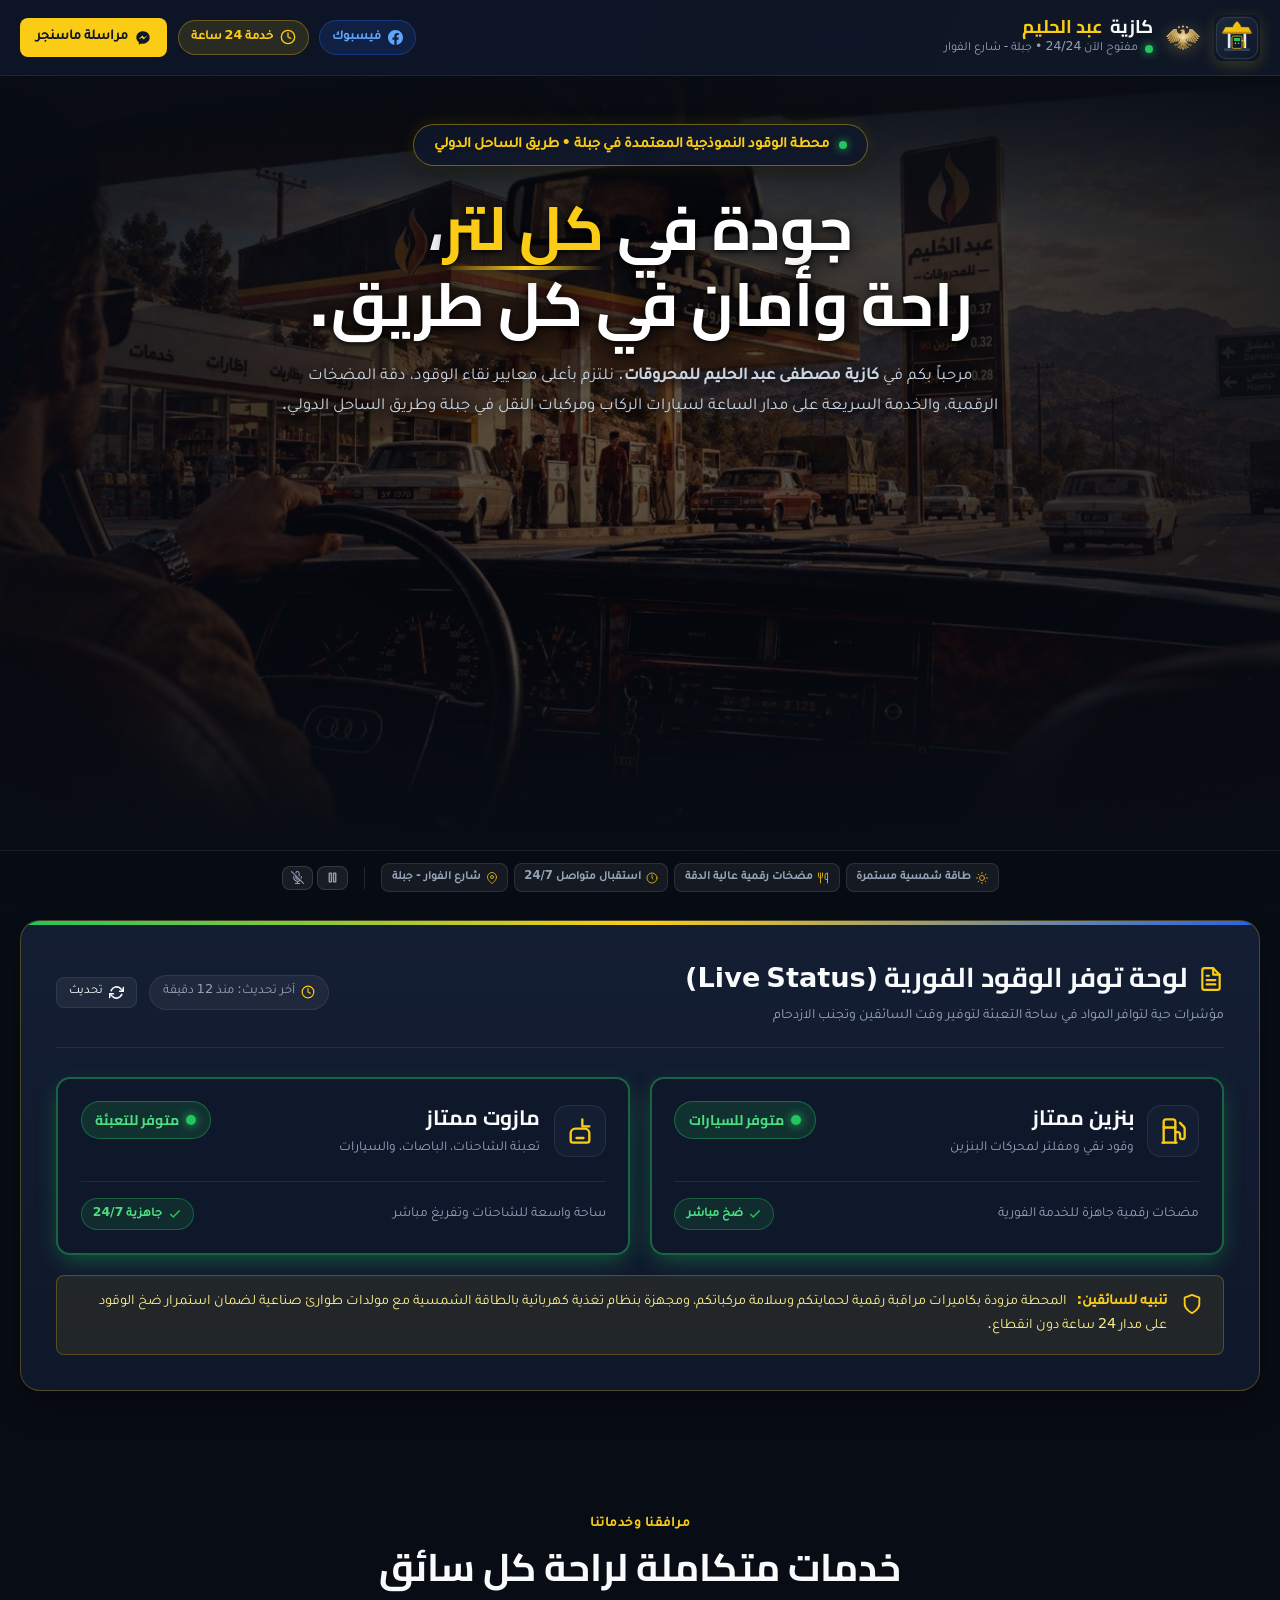
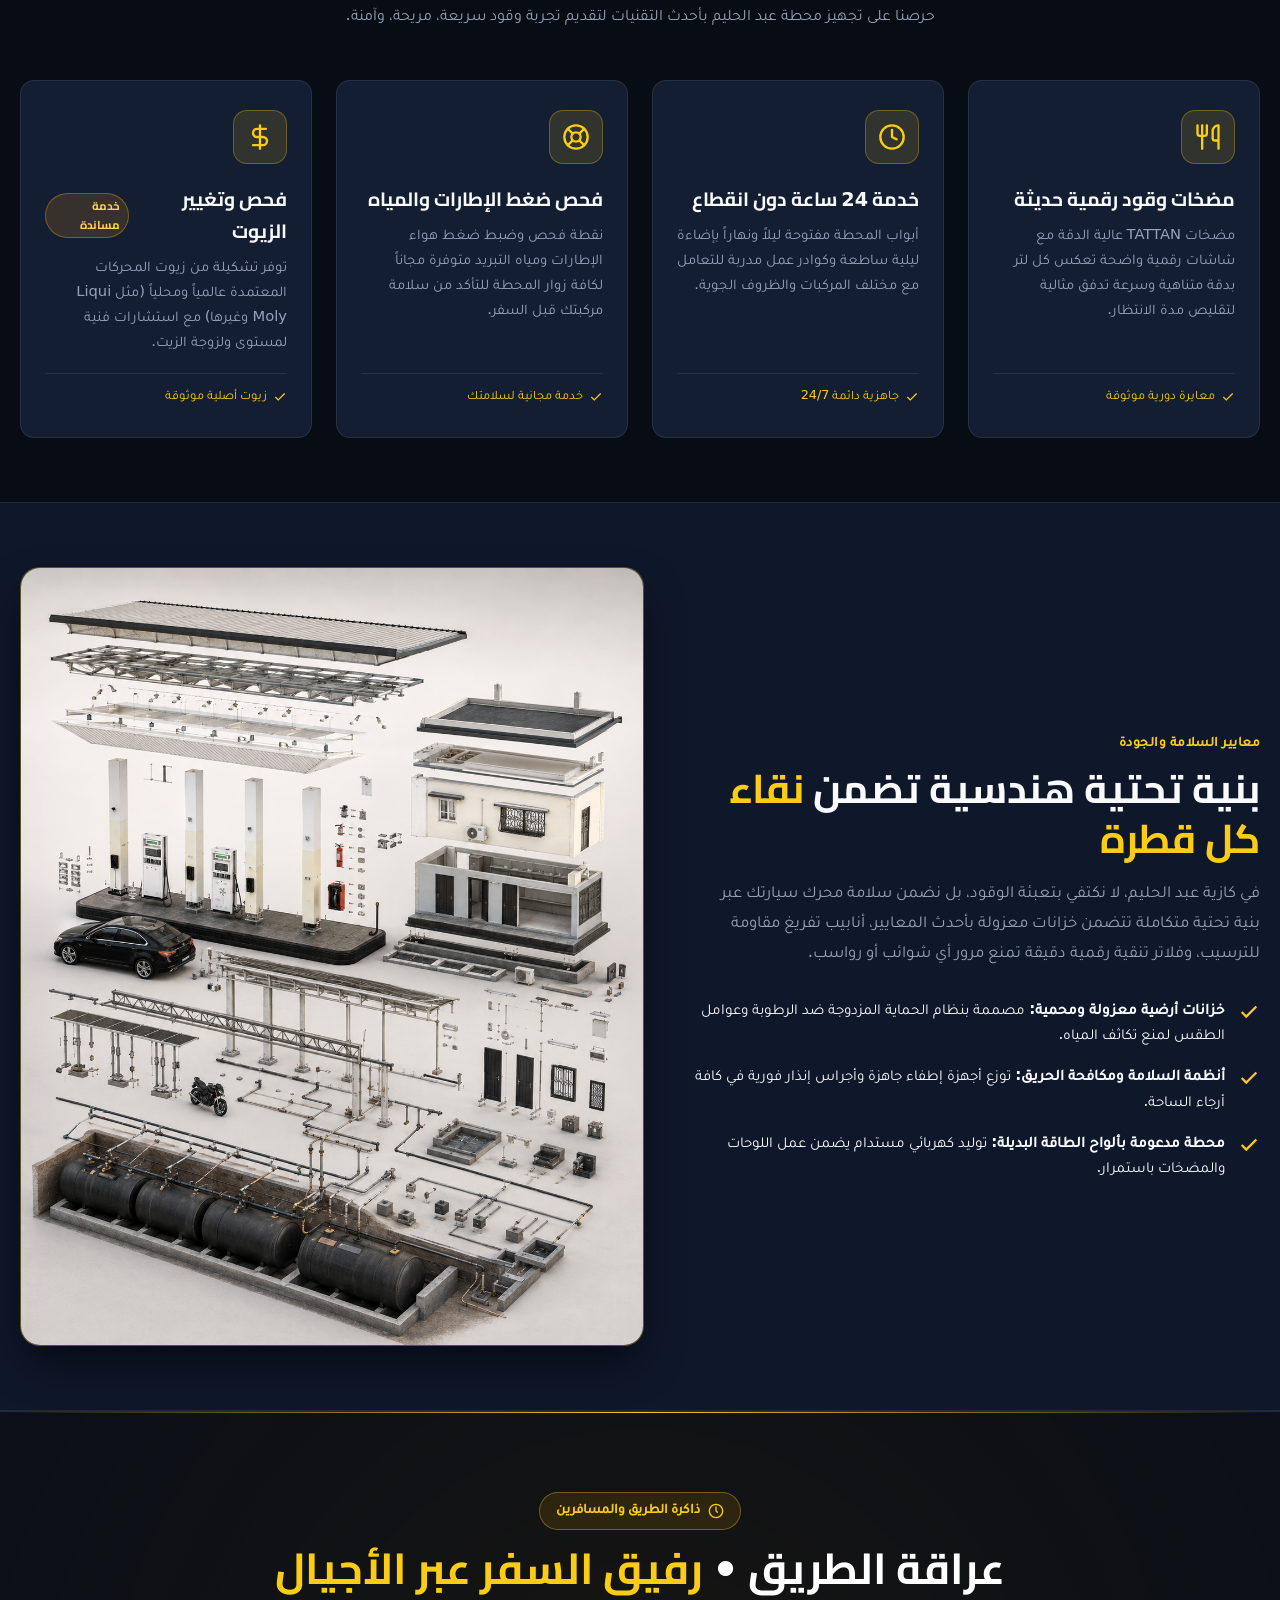
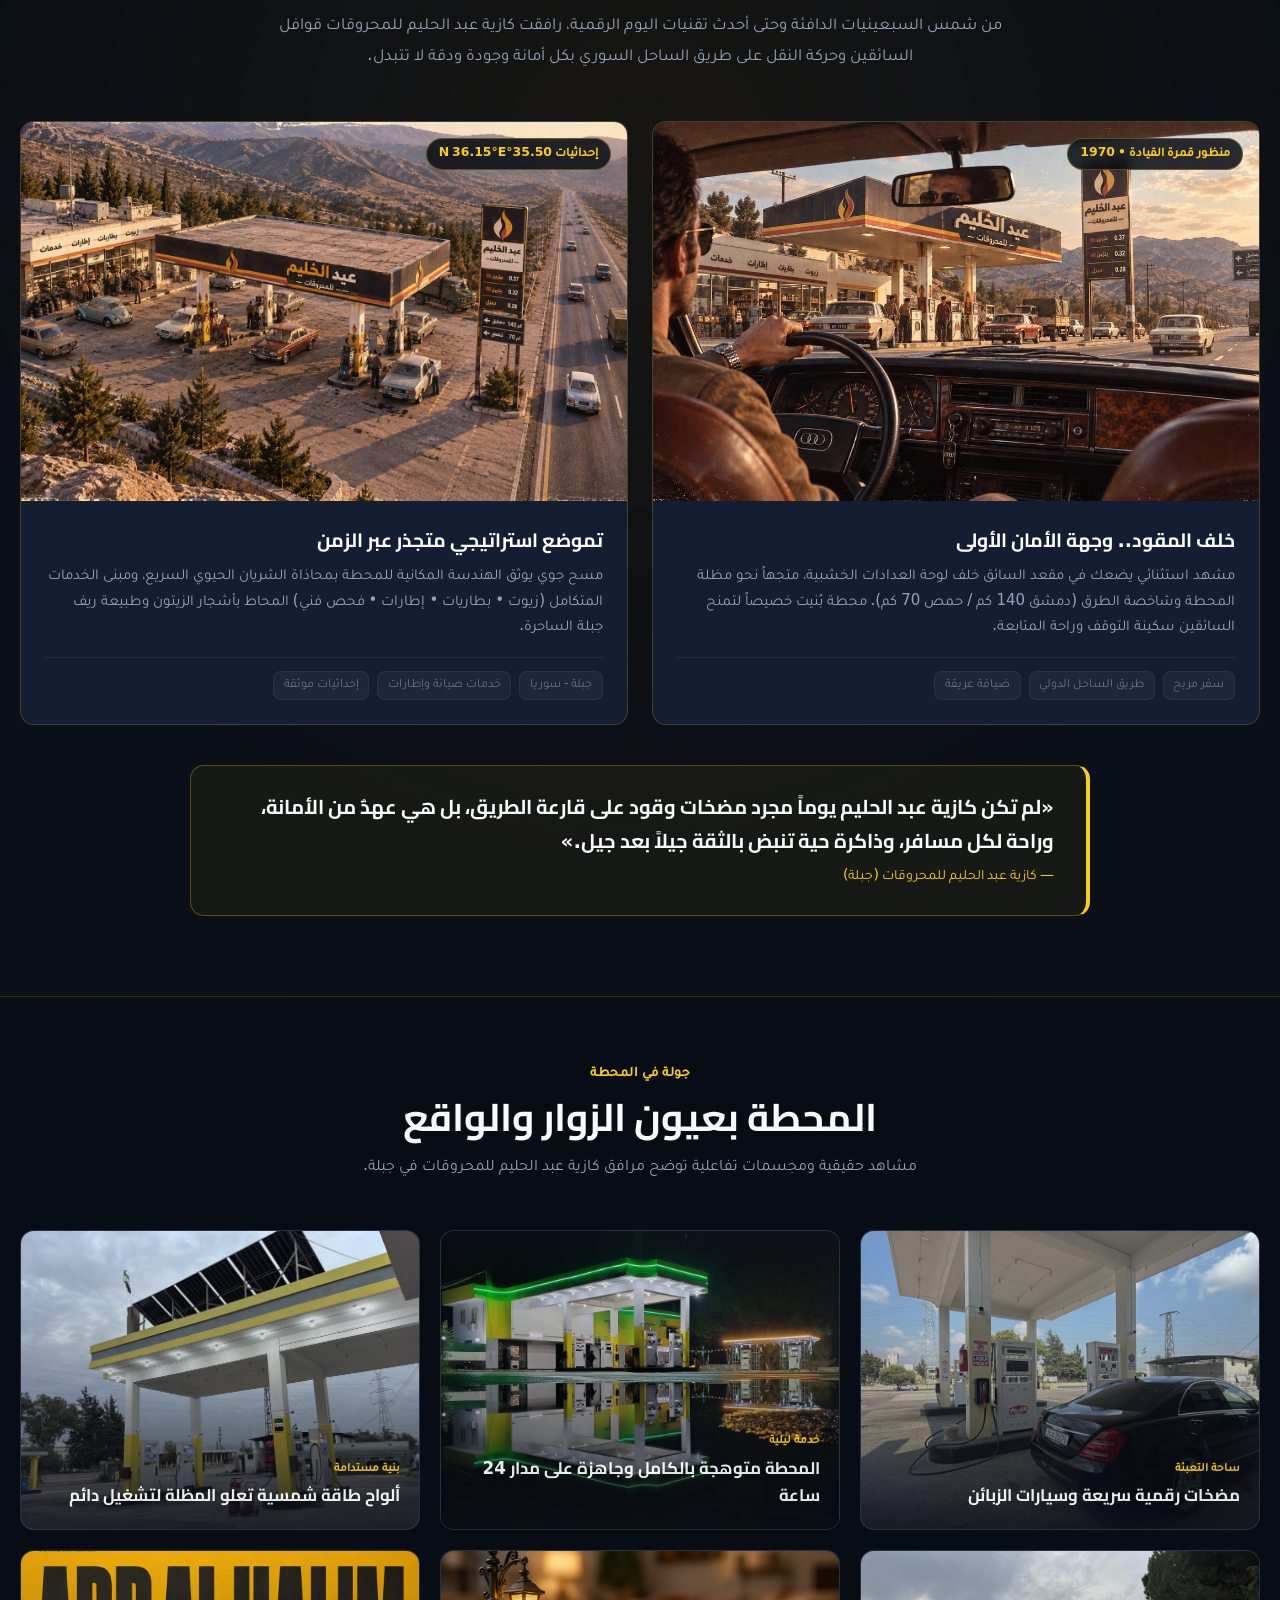
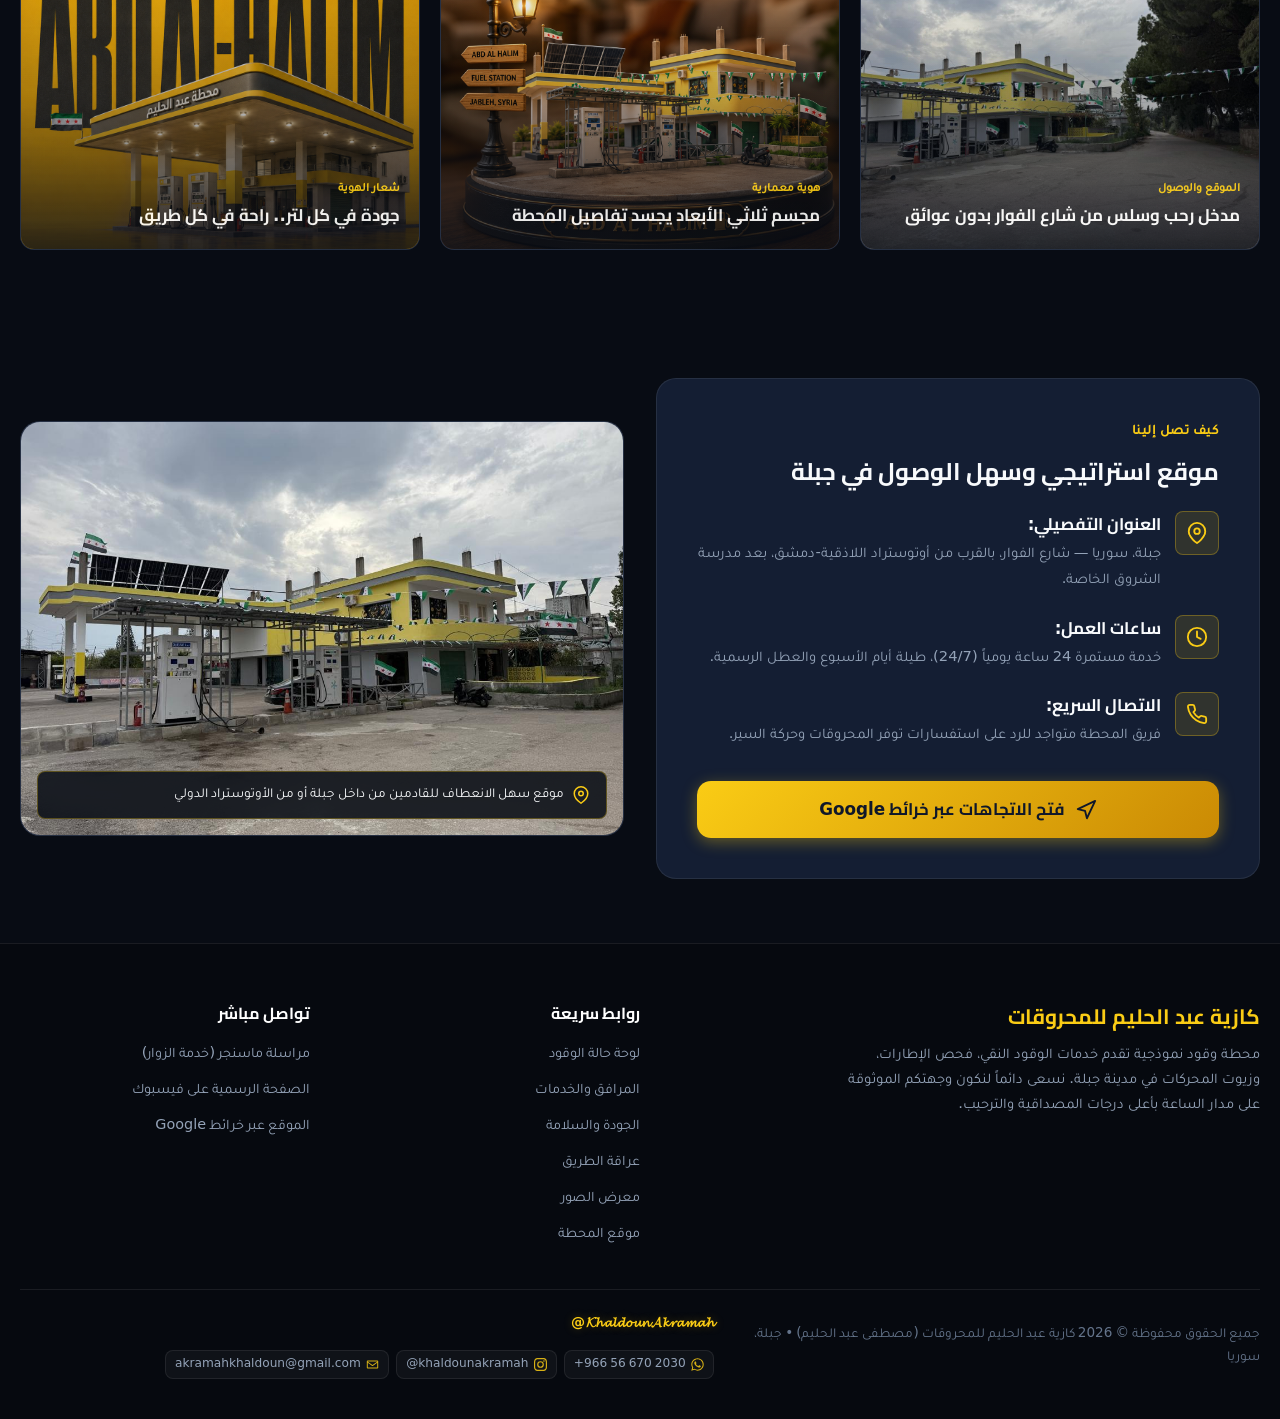
==== index.html @ ab7ac66c "تحسين واجهة الهيرو: نقل الكبسولات والأزرار إلى شريط أسفل الفيديو، حذف الشريط السينمائي، ورفع المحتوى" ====
<!DOCTYPE html>
<html lang="ar" dir="rtl">
<head>
    <meta charset="UTF-8">
    <meta name="viewport" content="width=device-width, initial-scale=1.0, maximum-scale=5.0">
    <title>كازية عبد الحليم للمحروقات | جبلة — وقود نقي وخدمة 24/7</title>
    <meta name="description" content="الموقع الرسمي لكازية عبد الحليم للمحروقات في جبلة (شارع الفوار). لوحة حالة توفر البنزين والمازوت الحية، خدمة 24 ساعة، فحص الإطارات والزيوت، وموقع المحطة المباشر على الخريطة.">
    <meta name="keywords" content="كازية عبد الحليم, كازية مصطفى عبد الحليم, محروقات جبلة, بنزين جبلة, مازوت, شارع الفوار, أوتوستراد اللاذقية دمشق, محطة وقود جبلة">
    <meta name="author" content="𝓚𝓱𝓪𝓵𝓭𝓸𝓾𝓷𝓐𝓴𝓻𝓪𝓶𝓪𝓱">
    <meta name="theme-color" content="#080C14">

    <!-- Open Graph / بطاقات المشاركة الاجتماعية -->
    <meta property="og:type" content="website">
    <meta property="og:url" content="https://kakramah.github.io/kaziet-abdulhalim/">
    <meta property="og:title" content="كازية عبد الحليم للمحروقات | جبلة — لوحة الوقود الحية">
    <meta property="og:description" content="تعرّف على توفر مادتي البنزين والمازوت مباشرة في كازية عبد الحليم بجبلة. خدمة متواصلة 24/24 بأعلى معايير الدقة والجودة.">
    <meta property="og:image" content="images/station-night-glow.png">
    <meta name="twitter:card" content="summary_large_image">

    <!-- أيقونة الموقع (Favicon) -->
    <link rel="icon" type="image/svg+xml" href="favicon.svg">

    <!-- ورقة الأنماط -->
    <link rel="stylesheet" href="style.css">
</head>
<body>

    <!-- ------------------------------------------------------------
         الترويسة العلوية (Header)
         ------------------------------------------------------------ -->
    <header class="site-header">
        <div class="container">
            <div class="brand-wrapper">
                <img src="favicon.svg" alt="شعار كازية عبد الحليم" class="brand-logo" width="46" height="46">
                <!-- الختم السيادي السوري المصغر والأنيق -->
                <img src="images/eagle-emblem-metal.svg" alt="شعار العقاب السوري الذهبي" class="brand-eagle-badge" width="34" height="26" title="الجمهورية العربية السورية">
                <div class="brand-text">
                    <h1>كازية <span>عبد الحليم</span></h1>
                    <div class="brand-tagline">
                        <span class="pulse-dot" aria-hidden="true"></span>
                        <span>مفتوح الآن 24/24 • جبلة - شارع الفوار</span>
                    </div>
                </div>
            </div>

            <div class="header-actions">
                <a href="https://www.facebook.com/profile.php?id=61592919249194" target="_blank" rel="noopener noreferrer" class="badge-247" style="background: rgba(37, 99, 235, 0.15); border-color: rgba(37, 99, 235, 0.35); color: #60A5FA; text-decoration: none;" title="صفحة الفيسبوك الرسمية لكازية عبد الحليم">
                    <svg width="15" height="15" viewBox="0 0 24 24" fill="currentColor"><path d="M24 12.073c0-6.627-5.373-12-12-12s-12 5.373-12 12c0 5.99 4.388 10.954 10.125 11.854v-8.385H7.078v-3.47h3.047V9.43c0-3.007 1.792-4.669 4.533-4.669 1.312 0 2.686.235 2.686.235v2.953H15.83c-1.491 0-1.956.925-1.956 1.874v2.25h3.328l-.532 3.47h-2.796v8.385C19.612 23.027 24 18.062 24 12.073z"/></svg>
                    <span>فيسبوك</span>
                </a>
                <div class="badge-247">
                    <svg width="16" height="16" viewBox="0 0 24 24" fill="none" stroke="currentColor" stroke-width="2" stroke-linecap="round" stroke-linejoin="round" aria-hidden="true"><circle cx="12" cy="12" r="10"></circle><polyline points="12 6 12 12 16 14"></polyline></svg>
                    <span>خدمة 24 ساعة</span>
                </div>
                <a href="https://m.me/61592919249194" target="_blank" rel="noopener noreferrer" class="btn-header-call" aria-label="مراسلة المحطة عبر فيسبوك ماسنجر">
                    <svg width="16" height="16" viewBox="0 0 24 24" fill="currentColor" aria-hidden="true"><path d="M12 2C6.48 2 2 6.13 2 11.23c0 2.9 1.45 5.5 3.73 7.18V22l3.41-1.87c.92.25 1.89.39 2.86.39 5.52 0 10-4.13 10-9.23C22 6.13 17.52 2 12 2zm1.05 12.38l-2.61-2.79-5.1 2.79 5.6-5.95 2.67 2.79 5.04-2.79-5.6 5.95z"/></svg>
                    <span>مراسلة ماسنجر</span>
                </a>
            </div>
        </div>
    </header>

    <main id="main-content">
        <!-- ------------------------------------------------------------
             قسم البطل الترحيبي (Hero Section)
             ------------------------------------------------------------ -->
        <!-- ------------------------------------------------------------
             قسم البطل السينمائي المهيب (Cinematic Hero Stage)
             ------------------------------------------------------------ -->
        <section class="hero-cinematic-section">
            <!-- مشغل الفيديو السينمائي الخلفي بكامل الواجهة -->
            <div class="hero-video-backdrop">
                <video id="hero-main-video" playsinline loop muted autoplay preload="metadata" poster="images/driver-cockpit-vintage.jpg">
                    <source src="videos/highway-journey-drone.mp4" type="video/mp4">
                </video>
                <div class="hero-video-overlay-gradient"></div>
            </div>

            <div class="container hero-cinematic-container">
                <!-- شارة المحطة النموذجية المعتمدة -->
                <div class="hero-pill">
                    <span class="pulse-dot"></span>
                    <span>محطة الوقود النموذجية المعتمدة في جبلة • طريق الساحل الدولي</span>
                </div>

                <!-- العنوان الرئيسي المهيب -->
                <h2 class="hero-title">
                    جودة في <span>كل لتر</span>،<br>
                    راحة وأمان في كل طريق.
                </h2>

                <!-- الوصف التعريفي الراقي -->
                <p class="hero-description">
                    مرحباً بكم في <strong>كازية مصطفى عبد الحليم للمحروقات</strong>. نلتزم بأعلى معايير نقاء الوقود، دقة المضخات الرقمية، والخدمة السريعة على مدار الساعة لسيارات الركاب ومركبات النقل في جبلة وطريق الساحل الدولي.
                </p>

            </div>
        </section>

        <!-- شريط الكبسولات والأزرار الموحّد أسفل الهيرو -->
        <div class="hero-bottom-bar">
            <!-- كبسولات الميزات -->
            <div class="hero-features-chips">
                <div class="hero-chip">
                    <svg viewBox="0 0 24 24" fill="none" stroke="currentColor" stroke-width="2" stroke-linecap="round" stroke-linejoin="round"><circle cx="12" cy="12" r="5"></circle><line x1="12" y1="1" x2="12" y2="3"></line><line x1="12" y1="21" x2="12" y2="23"></line><line x1="4.22" y1="4.22" x2="5.64" y2="5.64"></line><line x1="18.36" y1="18.36" x2="19.78" y2="19.78"></line><line x1="1" y1="12" x2="3" y2="12"></line><line x1="21" y1="12" x2="23" y2="12"></line><line x1="4.22" y1="19.78" x2="5.64" y2="18.36"></line><line x1="18.36" y1="5.64" x2="19.78" y2="4.22"></line></svg>
                    <span>طاقة شمسية مستمرة</span>
                </div>
                <div class="hero-chip">
                    <svg viewBox="0 0 24 24" fill="none" stroke="currentColor" stroke-width="2" stroke-linecap="round" stroke-linejoin="round"><path d="M3 2v7c0 1.1.9 2 2 2h4a2 2 0 0 0 2-2V2"></path><path d="M7 2v20"></path><path d="M21 15V2v0a5 5 0 0 0-5 5v6c0 1.1.9 2 2 2h3Zm0 0v7"></path></svg>
                    <span>مضخات رقمية عالية الدقة</span>
                </div>
                <div class="hero-chip">
                    <svg viewBox="0 0 24 24" fill="none" stroke="currentColor" stroke-width="2" stroke-linecap="round" stroke-linejoin="round"><circle cx="12" cy="12" r="10"></circle><polyline points="12 6 12 12 14 14"></polyline></svg>
                    <span>استقبال متواصل 24/7</span>
                </div>
                <div class="hero-chip">
                    <svg viewBox="0 0 24 24" fill="none" stroke="currentColor" stroke-width="2" stroke-linecap="round" stroke-linejoin="round"><path d="M21 10c0 7-9 13-9 13s-9-6-9-13a9 9 0 0 1 18 0z"></path><circle cx="12" cy="10" r="3"></circle></svg>
                    <span>شارع الفوار - جبلة</span>
                </div>
            </div>

            <!-- فاصل -->
            <div class="hero-bar-divider"></div>

            <!-- أزرار التحكم بالفيديو -->
            <div class="hero-video-controls-mini">
                <button id="btn-hero-video-toggle" class="video-hud-btn" aria-label="تشغيل / إيقاف" title="تشغيل / إيقاف الفيديو">
                    <svg id="hero-icon-pause" viewBox="0 0 24 24" fill="none" stroke="currentColor" stroke-width="2.5" stroke-linecap="round" stroke-linejoin="round"><rect x="6" y="4" width="4" height="16"></rect><rect x="14" y="4" width="4" height="16"></rect></svg>
                    <svg id="hero-icon-play" viewBox="0 0 24 24" fill="none" stroke="currentColor" stroke-width="2.5" stroke-linecap="round" stroke-linejoin="round" style="display: none;"><polygon points="5 3 19 12 5 21 5 3"></polygon></svg>
                </button>
                <button id="btn-hero-video-mute" class="video-hud-btn" aria-label="كتم الصوت" title="كتم / تشغيل الصوت">
                    <svg id="hero-icon-sound-off" viewBox="0 0 24 24" fill="none" stroke="currentColor" stroke-width="2" stroke-linecap="round" stroke-linejoin="round"><line x1="1" y1="1" x2="23" y2="23"></line><path d="M9 9v3a3 3 0 0 0 5.12 2.12M15 9.34V4a3 3 0 0 0-5.94-.6"></path><path d="M17 16.95A7 7 0 0 1 5 12v-2m14 0v2a7 7 0 0 1-.11 1.23"></path><line x1="12" y1="19" x2="12" y2="23"></line><line x1="8" y1="23" x2="16" y2="23"></line></svg>
                    <svg id="hero-icon-sound-on" viewBox="0 0 24 24" fill="none" stroke="currentColor" stroke-width="2" stroke-linecap="round" stroke-linejoin="round" style="display: none;"><polygon points="11 5 6 9 2 9 2 15 6 15 11 19 11 5"></polygon><path d="M19.07 4.93a10 10 0 0 1 0 14.14M15.54 8.46a5 5 0 0 1 0 7.07"></path></svg>
                </button>
            </div>
        </div>

        <!-- ------------------------------------------------------------
             لوحة حالة الوقود الحية (Live Fuel Dashboard)
             ------------------------------------------------------------ -->
        <section class="fuel-dashboard-section" id="fuel-status">
            <div class="container">
                <div class="fuel-dashboard-card">
                    <div class="dashboard-header">
                        <div class="dashboard-title-group">
                            <h2>
                                <svg viewBox="0 0 24 24" fill="none" stroke="currentColor" stroke-width="2" stroke-linecap="round" stroke-linejoin="round"><path d="M14 2H6a2 2 0 0 0-2 2v16a2 2 0 0 0 2 2h12a2 2 0 0 0 2-2V8z"></path><polyline points="14 2 14 8 20 8"></polyline><line x1="16" y1="13" x2="8" y2="13"></line><line x1="16" y1="17" x2="8" y2="17"></line><polyline points="10 9 9 9 8 9"></polyline></svg>
                                <span>لوحة توفر الوقود الفورية (Live Status)</span>
                            </h2>
                            <p>مؤشرات حية لتوافر المواد في ساحة التعبئة لتوفير وقت السائقين وتجنب الازدحام</p>
                        </div>
                        <div class="dashboard-meta">
                            <div class="timestamp-badge">
                                <svg viewBox="0 0 24 24" fill="none" stroke="currentColor" stroke-width="2" stroke-linecap="round" stroke-linejoin="round"><circle cx="12" cy="12" r="10"></circle><polyline points="12 6 12 12 16 14"></polyline></svg>
                                <span id="status-timestamp">آخر تحديث: منذ 10 دقائق</span>
                            </div>
                            <button id="btn-refresh-status" class="btn-refresh" title="تحديث حالة الوقود" aria-label="تحديث الحالة">
                                <svg width="15" height="15" viewBox="0 0 24 24" fill="none" stroke="currentColor" stroke-width="2.5" stroke-linecap="round" stroke-linejoin="round"><polyline points="23 4 23 10 17 10"></polyline><polyline points="1 20 1 14 7 14"></polyline><path d="M3.51 9a9 9 0 0 1 14.85-3.36L23 10M1 14l4.64 4.36A9 9 0 0 0 20.49 15"></path></svg>
                                <span>تحديث</span>
                            </button>
                        </div>
                    </div>

                    <!-- شبكة بطاقات الوقود الرسمية المعتمدة -->
                    <div class="fuel-widgets-grid">
                        <!-- بطاقة البنزين -->
                        <div id="gasoline-widget" class="fuel-widget is-available">
                            <div class="fuel-widget-top">
                                <div class="fuel-info">
                                    <div class="fuel-icon-wrap" aria-hidden="true">
                                        <svg viewBox="0 0 24 24" fill="none" stroke="currentColor" stroke-width="2" stroke-linecap="round" stroke-linejoin="round"><path d="M3 22h12"></path><path d="M4 9h10"></path><path d="M14 22V4a2 2 0 0 0-2-2H6a2 2 0 0 0-2 2v18"></path><path d="M14 13h2a2 2 0 0 1 2 2v2a2 2 0 0 0 2 2h0a2 2 0 0 0 2-2V9.83a2 2 0 0 0-.59-1.42L18 5"></path></svg>
                                    </div>
                                    <div class="fuel-name-group">
                                        <h3>بنزين ممتاز</h3>
                                        <span class="fuel-subtext">وقود نقي ومفلتر لمحركات البنزين</span>
                                    </div>
                                </div>
                                <div class="fuel-status-badge">
                                    <span class="fuel-status-dot"></span>
                                    <span>متوفر للسيارات</span>
                                </div>
                            </div>

                            <div class="fuel-widget-bottom">
                                <span class="fuel-condition">مضخات رقمية جاهزة للخدمة الفورية</span>
                                <div class="fuel-live-pill">
                                    <svg width="14" height="14" viewBox="0 0 24 24" fill="none" stroke="currentColor" stroke-width="2.5"><polyline points="20 6 9 17 4 12"></polyline></svg>
                                    <span>ضخ مباشر</span>
                                </div>
                            </div>
                        </div>

                        <!-- بطاقة المازوت -->
                        <div id="diesel-widget" class="fuel-widget is-available">
                            <div class="fuel-widget-top">
                                <div class="fuel-info">
                                    <div class="fuel-icon-wrap" aria-hidden="true">
                                        <svg viewBox="0 0 24 24" fill="none" stroke="currentColor" stroke-width="2" stroke-linecap="round" stroke-linejoin="round"><path d="M14 2v6h6"></path><path d="M4 14a4 4 0 0 1 4-4h8a4 4 0 0 1 4 4v6a2 2 0 0 1-2 2H6a2 2 0 0 1-2-2v-6z"></path><path d="M9 18h6"></path></svg>
                                    </div>
                                    <div class="fuel-name-group">
                                        <h3>مازوت ممتاز</h3>
                                        <span class="fuel-subtext">تعبئة الشاحنات، الباصات، والسيارات</span>
                                    </div>
                                </div>
                                <div class="fuel-status-badge">
                                    <span class="fuel-status-dot"></span>
                                    <span>متوفر للتعبئة</span>
                                </div>
                            </div>

                            <div class="fuel-widget-bottom">
                                <span class="fuel-condition">ساحة واسعة للشاحنات وتفريغ مباشر</span>
                                <div class="fuel-live-pill">
                                    <svg width="14" height="14" viewBox="0 0 24 24" fill="none" stroke="currentColor" stroke-width="2.5"><polyline points="20 6 9 17 4 12"></polyline></svg>
                                    <span>جاهزية 24/7</span>
                                </div>
                            </div>
                        </div>
                    </div>

                    <!-- إشعار تشغيلي وأمان للمحطة -->
                    <div class="dashboard-notice">
                        <svg viewBox="0 0 24 24" fill="none" stroke="currentColor" stroke-width="2" stroke-linecap="round" stroke-linejoin="round" aria-hidden="true"><path d="M12 22s8-4 8-10V5l-8-3-8 3v7c0 6 8 10 8 10z"></path></svg>
                        <div class="dashboard-notice-text">
                            <strong>تنبيه للسائقين:</strong>
                            <span>المحطة مزودة بكاميرات مراقبة رقمية لحمايتكم وسلامة مركباتكم، ومجهزة بنظام تغذية كهربائية بالطاقة الشمسية مع مولدات طوارئ صناعية لضمان استمرار ضخ الوقود على مدار 24 ساعة دون انقطاع.</span>
                        </div>
                    </div>
                </div>
            </div>
        </section>

        <!-- ------------------------------------------------------------
             شبكة الخدمات والمرافق (Facility & Services)
             ------------------------------------------------------------ -->
        <section class="section" id="services">
            <div class="container">
                <div class="section-header">
                    <span class="section-tag">مرافقنا وخدماتنا</span>
                    <h2 class="section-title">خدمات متكاملة لراحة كل سائق</h2>
                    <p class="section-description">
                        حرصنا على تجهيز محطة عبد الحليم بأحدث التقنيات لتقديم تجربة وقود سريعة، مريحة، وآمنة.
                    </p>
                </div>

                <div class="services-grid">
                    <!-- خدمة 1 -->
                    <div class="service-card">
                        <div class="service-card-icon">
                            <svg viewBox="0 0 24 24" fill="none" stroke="currentColor" stroke-width="2" stroke-linecap="round" stroke-linejoin="round"><path d="M3 2v7c0 1.1.9 2 2 2h4a2 2 0 0 0 2-2V2"></path><path d="M7 2v20"></path><path d="M21 15V2v0a5 5 0 0 0-5 5v6c0 1.1.9 2 2 2h3Zm0 0v7"></path></svg>
                        </div>
                        <h3>مضخات وقود رقمية حديثة</h3>
                        <p>
                            مضخات TATTAN عالية الدقة مع شاشات رقمية واضحة تعكس كل لتر بدقة متناهية وسرعة تدفق مثالية لتقليص مدة الانتظار.
                        </p>
                        <div class="service-footer-note">
                            <svg width="14" height="14" viewBox="0 0 24 24" fill="none" stroke="currentColor" stroke-width="2"><polyline points="20 6 9 17 4 12"></polyline></svg>
                            <span>معايرة دورية موثوقة</span>
                        </div>
                    </div>

                    <!-- خدمة 2 -->
                    <div class="service-card">
                        <div class="service-card-icon">
                            <svg viewBox="0 0 24 24" fill="none" stroke="currentColor" stroke-width="2" stroke-linecap="round" stroke-linejoin="round"><circle cx="12" cy="12" r="10"></circle><polyline points="12 6 12 12 16 14"></polyline></svg>
                        </div>
                        <h3>خدمة 24 ساعة دون انقطاع</h3>
                        <p>
                            أبواب المحطة مفتوحة ليلاً ونهاراً بإضاءة ليلية ساطعة وكوادر عمل مدربة للتعامل مع مختلف المركبات والظروف الجوية.
                        </p>
                        <div class="service-footer-note">
                            <svg width="14" height="14" viewBox="0 0 24 24" fill="none" stroke="currentColor" stroke-width="2"><polyline points="20 6 9 17 4 12"></polyline></svg>
                            <span>جاهزية دائمة 24/7</span>
                        </div>
                    </div>

                    <!-- خدمة 3 -->
                    <div class="service-card">
                        <div class="service-card-icon">
                            <svg viewBox="0 0 24 24" fill="none" stroke="currentColor" stroke-width="2" stroke-linecap="round" stroke-linejoin="round"><circle cx="12" cy="12" r="10"></circle><path d="m4.93 4.93 4.24 4.24"></path><path d="m14.83 9.17 4.24-4.24"></path><path d="m14.83 14.83 4.24 4.24"></path><path d="m9.17 14.83-4.24 4.24"></path><circle cx="12" cy="12" r="4"></circle></svg>
                        </div>
                        <h3>فحص ضغط الإطارات والمياه</h3>
                        <p>
                            نقطة فحص وضبط ضغط هواء الإطارات ومياه التبريد متوفرة مجاناً لكافة زوار المحطة للتأكد من سلامة مركبتك قبل السفر.
                        </p>
                        <div class="service-footer-note">
                            <svg width="14" height="14" viewBox="0 0 24 24" fill="none" stroke="currentColor" stroke-width="2"><polyline points="20 6 9 17 4 12"></polyline></svg>
                            <span>خدمة مجانية لسلامتك</span>
                        </div>
                    </div>

                    <!-- خدمة 4 -->
                    <div class="service-card">
                        <div class="service-card-icon">
                            <svg viewBox="0 0 24 24" fill="none" stroke="currentColor" stroke-width="2" stroke-linecap="round" stroke-linejoin="round"><path d="M12 2v20M17 5H9.5a3.5 3.5 0 0 0 0 7h5a3.5 3.5 0 0 1 0 7H6"></path></svg>
                        </div>
                        <h3>
                            فحص وتغيير الزيوت
                            <span class="service-badge-unconfirmed">خدمة مساندة</span>
                        </h3>
                        <p>
                            توفر تشكيلة من زيوت المحركات المعتمدة عالمياً ومحلياً (مثل Liqui Moly وغيرها) مع استشارات فنية لمستوى ولزوجة الزيت.
                        </p>
                        <div class="service-footer-note">
                            <svg width="14" height="14" viewBox="0 0 24 24" fill="none" stroke="currentColor" stroke-width="2"><polyline points="20 6 9 17 4 12"></polyline></svg>
                            <span>زيوت أصلية موثوقة</span>
                        </div>
                    </div>
                </div>
            </div>
        </section>

        <!-- ------------------------------------------------------------
             قسم الجودة والهندسة التفكيكية (Quality & Engineering)
             ------------------------------------------------------------ -->
        <section class="section quality-feature-section" id="quality">
            <div class="container">
                <div class="feature-two-col">
                    <div class="feature-content">
                        <span class="section-tag">معايير السلامة والجودة</span>
                        <h2>بنية تحتية هندسية تضمن <span>نقاء كل قطرة</span></h2>
                        <p>
                            في كازية عبد الحليم، لا نكتفي بتعبئة الوقود، بل نضمن سلامة محرك سيارتك عبر بنية تحتية متكاملة تتضمن خزانات معزولة بأحدث المعايير، أنابيب تفريغ مقاومة للترسيب، وفلاتر تنقية رقمية دقيقة تمنع مرور أي شوائب أو رواسب.
                        </p>
                        <ul class="quality-checklist">
                            <li>
                                <svg viewBox="0 0 24 24" fill="none" stroke="currentColor" stroke-width="2.5"><polyline points="20 6 9 17 4 12"></polyline></svg>
                                <div>
                                    <strong>خزانات أرضية معزولة ومحمية:</strong> مصممة بنظام الحماية المزدوجة ضد الرطوبة وعوامل الطقس لمنع تكاثف المياه.
                                </div>
                            </li>
                            <li>
                                <svg viewBox="0 0 24 24" fill="none" stroke="currentColor" stroke-width="2.5"><polyline points="20 6 9 17 4 12"></polyline></svg>
                                <div>
                                    <strong>أنظمة السلامة ومكافحة الحريق:</strong> توزع أجهزة إطفاء جاهزة وأجراس إنذار فورية في كافة أرجاء الساحة.
                                </div>
                            </li>
                            <li>
                                <svg viewBox="0 0 24 24" fill="none" stroke="currentColor" stroke-width="2.5"><polyline points="20 6 9 17 4 12"></polyline></svg>
                                <div>
                                    <strong>محطة مدعومة بألواح الطاقة البديلة:</strong> توليد كهربائي مستدام يضمن عمل اللوحات والمضخات باستمرار.
                                </div>
                            </li>
                        </ul>
                    </div>

                    <div class="feature-image-box">
                        <img src="images/isometric-station-breakdown.png" alt="منظور تفكيكي أيزومتري للبنية التحتية وخزانات الوقود والمضخات في كازية عبد الحليم" loading="lazy" width="650" height="800">
                    </div>
                </div>
            </div>
        </section>

        <!-- ------------------------------------------------------------
             قسم عراقة الطريق • رفيق السفر عبر الأجيال (Heritage & Video)
             ------------------------------------------------------------ -->
        <section class="section heritage-section" id="heritage">
            <div class="container">
                <div class="heritage-header">
                    <div class="heritage-pill">
                        <svg width="16" height="16" viewBox="0 0 24 24" fill="none" stroke="currentColor" stroke-width="2" stroke-linecap="round" stroke-linejoin="round" aria-hidden="true"><circle cx="12" cy="12" r="10"></circle><polyline points="12 6 12 12 14 14"></polyline></svg>
                        <span>ذاكرة الطريق والمسافرين</span>
                    </div>
                    <h2 class="heritage-title">
                        عراقة الطريق • <span>رفيق السفر عبر الأجيال</span>
                    </h2>
                    <p class="heritage-desc">
                        من شمس السبعينيات الدافئة وحتى أحدث تقنيات اليوم الرقمية، رافقت كازية عبد الحليم للمحروقات قوافل السائقين وحركة النقل على طريق الساحل السوري بكل أمانة وجودة ودقة لا تتبدل.
                    </p>
                </div>

                <!-- شبكة كروت التوثيق التاريخي والسينمائي -->
                <div class="heritage-cards-grid">
                    <!-- كرت 1: منظور قمرة القيادة -->
                    <div class="heritage-card">
                        <div class="heritage-card-media">
                            <img src="images/driver-cockpit-vintage.jpg" alt="لقطة كلاسيكية من داخل سيارة متجهة نحو كازية عبد الحليم للمحروقات وشاخصة دمشق حمص" loading="lazy" width="600" height="375">
                            <div class="heritage-media-badge">منظور قمرة القيادة • 1970</div>
                        </div>
                        <div class="heritage-card-body">
                            <h4>خلف المقود.. وجهة الأمان الأولى</h4>
                            <p>
                                مشهد استثنائي يضعك في مقعد السائق خلف لوحة العدادات الخشبية، متجهاً نحو مظلة المحطة وشاخصة الطرق (دمشق 140 كم / حمص 70 كم). محطة بُنيت خصيصاً لتمنح السائقين سكينة التوقف وراحة المتابعة.
                            </p>
                            <div class="heritage-meta-tags">
                                <span class="heritage-meta-tag">سفر مريح</span>
                                <span class="heritage-meta-tag">طريق الساحل الدولي</span>
                                <span class="heritage-meta-tag">ضيافة عريقة</span>
                            </div>
                        </div>
                    </div>

                    <!-- كرت 2: المشهد الجوي والإحداثيات -->
                    <div class="heritage-card">
                        <div class="heritage-card-media">
                            <img src="images/aerial-highway-coordinates.jpg" alt="مسح جوي لكازية عبد الحليم على أوتوستراد الساحل بإحداثيات 35.50N 36.15E" loading="lazy" width="600" height="375">
                            <div class="heritage-media-badge">إحداثيات 35.50°N 36.15°E</div>
                        </div>
                        <div class="heritage-card-body">
                            <h4>تموضع استراتيجي متجذر عبر الزمن</h4>
                            <p>
                                مسح جوي يوثق الهندسة المكانية للمحطة بمحاذاة الشريان الحيوي السريع، ومبنى الخدمات المتكامل (زيوت • بطاريات • إطارات • فحص فني) المحاط بأشجار الزيتون وطبيعة ريف جبلة الساحرة.
                            </p>
                            <div class="heritage-meta-tags">
                                <span class="heritage-meta-tag">جبلة - سوريا</span>
                                <span class="heritage-meta-tag">خدمات صيانة وإطارات</span>
                                <span class="heritage-meta-tag">إحداثيات موثقة</span>
                            </div>
                        </div>
                    </div>
                </div>

                <!-- اقتباس رصين يختتم القسم -->
                <div class="heritage-quote-box">
                    <blockquote>
                        «لم تكن كازية عبد الحليم يوماً مجرد مضخات وقود على قارعة الطريق، بل هي عهدٌ من الأمانة، وراحة لكل مسافر، وذاكرة حية تنبض بالثقة جيلاً بعد جيل.»
                    </blockquote>
                    <cite>— كازية عبد الحليم للمحروقات (جبلة)</cite>
                </div>
            </div>
        </section>
        <section class="section" id="gallery">
            <div class="container">
                <div class="section-header">
                    <span class="section-tag">جولة في المحطة</span>
                    <h2 class="section-title">المحطة بعيون الزوار والواقع</h2>
                    <p class="section-description">
                        مشاهد حقيقية ومجسمات تفاعلية توضح مرافق كازية عبد الحليم للمحروقات في جبلة.
                    </p>
                </div>

                <div class="gallery-grid">
                    <!-- صورة 1: تعبئة سيارة نهاراً -->
                    <div class="gallery-item" tabindex="0" role="button" aria-label="عرض صورة تعبئة الوقود بالمضخات">
                        <img src="images/fuel-pump-refuel.jpg" alt="سيارة تتزود بالوقود من مضخات كازية عبد الحليم بجبلة نهاراً" loading="lazy" width="400" height="300">
                        <div class="gallery-overlay">
                            <span class="gallery-tag">ساحة التعبئة</span>
                            <div class="gallery-title">مضخات رقمية سريعة وسيارات الزبائن</div>
                        </div>
                    </div>

                    <!-- صورة 2: لقطة ليلية نيون -->
                    <div class="gallery-item" tabindex="0" role="button" aria-label="عرض صورة إضاءة المحطة الليلية">
                        <img src="images/station-night-glow.png" alt="الإنارة الليلية النيونية لمحطة عبد الحليم للمحروقات" loading="lazy" width="400" height="300">
                        <div class="gallery-overlay">
                            <span class="gallery-tag">خدمة ليلية</span>
                            <div class="gallery-title">المحطة متوهجة بالكامل وجاهزة على مدار 24 ساعة</div>
                        </div>
                    </div>

                    <!-- صورة 3: المظلة والطاقة الشمسية -->
                    <div class="gallery-item" tabindex="0" role="button" aria-label="عرض صورة ألواح الطاقة الشمسية وصهريج التفريغ">
                        <img src="images/station-canopy-day.png" alt="مظلة المحطة مع ألواح الطاقة الشمسية وصهريج الوقود" loading="lazy" width="400" height="300">
                        <div class="gallery-overlay">
                            <span class="gallery-tag">بنية مستدامة</span>
                            <div class="gallery-title">ألواح طاقة شمسية تعلو المظلة لتشغيل دائم</div>
                        </div>
                    </div>

                    <!-- صورة 4: طريق ومحيط المحطة -->
                    <div class="gallery-item" tabindex="0" role="button" aria-label="عرض صورة شارع الفوار ومدخل المحطة">
                        <img src="images/station-entrance-road.png" alt="شارع الفوار في جبلة المؤدي لكازية عبد الحليم" loading="lazy" width="400" height="300">
                        <div class="gallery-overlay">
                            <span class="gallery-tag">الموقع والوصول</span>
                            <div class="gallery-title">مدخل رحب وسلس من شارع الفوار بدون عوائق</div>
                        </div>
                    </div>

                    <!-- صورة 5: ديوراما ومجسم المحطة -->
                    <div class="gallery-item" tabindex="0" role="button" aria-label="عرض مجسم ثلاثي الأبعاد للمحطة">
                        <img src="images/station-diorama-model.png" alt="مجسم ديوراما ثلاثي الأبعاد لكازية عبد الحليم للمحروقات بجبلة" loading="lazy" width="400" height="300">
                        <div class="gallery-overlay">
                            <span class="gallery-tag">هوية معمارية</span>
                            <div class="gallery-title">مجسم ثلاثي الأبعاد يجسد تفاصيل المحطة</div>
                        </div>
                    </div>

                    <!-- صورة 6: بوستر الجودة الرسمي -->
                    <div class="gallery-item" tabindex="0" role="button" aria-label="عرض البوستر الإعلاني الرسمي للمحطة">
                        <img src="images/poster-quality-in-every-liter.png" alt="بوستر محطة عبد الحليم الرسمي: جودة في كل لتر وراحة في كل طريق" loading="lazy" width="400" height="300">
                        <div class="gallery-overlay">
                            <span class="gallery-tag">شعار الهوية</span>
                            <div class="gallery-title">جودة في كل لتر.. راحة في كل طريق</div>
                        </div>
                    </div>
                </div>
            </div>
        </section>

        <!-- ------------------------------------------------------------
             قسم الموقع والوصول الجغرافي (Location & Directions)
             ------------------------------------------------------------ -->
        <section class="section location-section" id="location">
            <div class="container">
                <div class="location-card-grid">
                    <div class="location-details">
                        <span class="section-tag">كيف تصل إلينا</span>
                        <h3>موقع استراتيجي وسهل الوصول في جبلة</h3>

                        <div class="location-info-list">
                            <div class="location-info-item">
                                <div class="location-info-icon" aria-hidden="true">
                                    <svg viewBox="0 0 24 24" fill="none" stroke="currentColor" stroke-width="2" stroke-linecap="round" stroke-linejoin="round"><path d="M21 10c0 7-9 13-9 13s-9-6-9-13a9 9 0 0 1 18 0z"></path><circle cx="12" cy="10" r="3"></circle></svg>
                                </div>
                                <div class="location-info-text">
                                    <strong>العنوان التفصيلي:</strong>
                                    <span>جبلة، سوريا — شارع الفوار، بالقرب من أوتوستراد اللاذقية-دمشق، بعد مدرسة الشروق الخاصة.</span>
                                </div>
                            </div>

                            <div class="location-info-item">
                                <div class="location-info-icon" aria-hidden="true">
                                    <svg viewBox="0 0 24 24" fill="none" stroke="currentColor" stroke-width="2" stroke-linecap="round" stroke-linejoin="round"><circle cx="12" cy="12" r="10"></circle><polyline points="12 6 12 12 16 14"></polyline></svg>
                                </div>
                                <div class="location-info-text">
                                    <strong>ساعات العمل:</strong>
                                    <span>خدمة مستمرة 24 ساعة يومياً (24/7)، طيلة أيام الأسبوع والعطل الرسمية.</span>
                                </div>
                            </div>

                            <div class="location-info-item">
                                <div class="location-info-icon" aria-hidden="true">
                                    <svg viewBox="0 0 24 24" fill="none" stroke="currentColor" stroke-width="2" stroke-linecap="round" stroke-linejoin="round"><path d="M22 16.92v3a2 2 0 0 1-2.18 2 19.79 19.79 0 0 1-8.63-3.07 19.5 19.5 0 0 1-6-6 19.79 19.79 0 0 1-3.07-8.67A2 2 0 0 1 4.11 2h3a2 2 0 0 1 2 1.72 12.84 12.84 0 0 0 .7 2.81 2 2 0 0 1-.45 2.11L8.09 9.91a16 16 0 0 0 6 6l1.27-1.27a2 2 0 0 1 2.11-.45 12.84 12.84 0 0 0 2.81.7A2 2 0 0 1 22 16.92z"></path></svg>
                                </div>
                                <div class="location-info-text">
                                    <strong>الاتصال السريع:</strong>
                                    <span>فريق المحطة متواجد للرد على استفسارات توفر المحروقات وحركة السير.</span>
                                </div>
                            </div>
                        </div>

                        <a href="https://maps.google.com/?q=كازية+عبد+الحليم+جبلة" target="_blank" rel="noopener noreferrer" class="btn-directions-lg">
                            <svg viewBox="0 0 24 24" fill="none" stroke="currentColor" stroke-width="2" stroke-linecap="round" stroke-linejoin="round" aria-hidden="true"><polygon points="3 11 22 2 13 21 11 13 3 11"></polygon></svg>
                            <span>فتح الاتجاهات عبر خرائط Google</span>
                        </a>
                    </div>

                    <div class="location-preview-box">
                        <img src="images/station-wide-view.jpg" alt="مشهد عام لكازية عبد الحليم في جبلة شارع الفوار" loading="lazy" width="600" height="420">
                        <div class="location-preview-tag">
                            <svg viewBox="0 0 24 24" fill="none" stroke="currentColor" stroke-width="2" stroke-linecap="round" stroke-linejoin="round"><path d="M21 10c0 7-9 13-9 13s-9-6-9-13a9 9 0 0 1 18 0z"></path><circle cx="12" cy="10" r="3"></circle></svg>
                            <span>موقع سهل الانعطاف للقادمين من داخل جبلة أو من الأوتوستراد الدولي</span>
                        </div>
                    </div>
                </div>
            </div>
        </section>
    </main>

    <!-- ------------------------------------------------------------
         التذييل (Footer)
         ------------------------------------------------------------ -->
    <footer class="site-footer">
        <div class="container">
            <div class="footer-grid">
                <div class="footer-brand">
                    <h2>كازية عبد الحليم للمحروقات</h2>
                    <p>
                        محطة وقود نموذجية تقدم خدمات الوقود النقي، فحص الإطارات، وزيوت المحركات في مدينة جبلة. نسعى دائماً لنكون وجهتكم الموثوقة على مدار الساعة بأعلى درجات المصداقية والترحيب.
                    </p>
                </div>

                <div class="footer-col">
                    <h4>روابط سريعة</h4>
                    <ul class="footer-links">
                        <li><a href="#fuel-status">لوحة حالة الوقود</a></li>
                        <li><a href="#services">المرافق والخدمات</a></li>
                        <li><a href="#quality">الجودة والسلامة</a></li>
                        <li><a href="#heritage">عراقة الطريق</a></li>
                        <li><a href="#gallery">معرض الصور</a></li>
                        <li><a href="#location">موقع المحطة</a></li>
                    </ul>
                </div>

                <div class="footer-col">
                    <h4>تواصل مباشر</h4>
                    <ul class="footer-links">
                        <li><a href="https://m.me/61592919249194" target="_blank" rel="noopener noreferrer">مراسلة ماسنجر (خدمة الزوار)</a></li>
                        <li><a href="https://www.facebook.com/profile.php?id=61592919249194" target="_blank" rel="noopener noreferrer">الصفحة الرسمية على فيسبوك</a></li>
                        <li><a href="https://maps.google.com/?q=كازية+عبد+الحليم+جبلة" target="_blank" rel="noopener noreferrer">الموقع عبر خرائط Google</a></li>
                    </ul>
                </div>
            </div>

            <div class="footer-bottom">
                <div>جميع الحقوق محفوظة © 2026 كازية عبد الحليم للمحروقات (مصطفى عبد الحليم) • جبلة، سوريا</div>
                <div class="footer-author-box">
                    <span class="author-signature" dir="ltr">@𝓚𝓱𝓪𝓵𝓭𝓸𝓾𝓷𝓐𝓴𝓻𝓪𝓶𝓪𝓱</span>
                    <div class="author-social-chips">
                        <a href="https://wa.me/966566702030" target="_blank" rel="noopener noreferrer" class="author-chip" title="واتساب" aria-label="واتساب">
                            <svg viewBox="0 0 24 24" width="13" height="13" fill="currentColor"><path d="M17.47 14.38c-.3-.15-1.76-.87-2.03-.97-.27-.1-.47-.15-.67.15-.2.3-.77.97-.94 1.17-.17.2-.35.22-.64.07-.3-.15-1.26-.46-2.4-1.48-.89-.79-1.49-1.77-1.66-2.07-.17-.3-.02-.46.13-.61.13-.13.3-.35.45-.52.15-.17.2-.3.3-.5.1-.2.05-.37-.02-.52-.08-.15-.67-1.62-.92-2.22-.24-.58-.49-.5-.67-.51h-.57c-.2 0-.52.07-.79.37-.27.3-1.04 1.02-1.04 2.48s1.07 2.88 1.21 3.08c.15.2 2.1 3.2 5.08 4.49.71.31 1.26.49 1.69.62.71.23 1.36.2 1.87.12.57-.08 1.76-.72 2.01-1.41.25-.7.25-1.29.17-1.41-.07-.13-.27-.2-.57-.35zM12.04 21.5h-.01a9.5 9.5 0 0 1-4.84-1.33l-.35-.21-3.6.94.96-3.5-.23-.36a9.46 9.46 0 0 1-1.45-5.05c0-5.24 4.27-9.5 9.52-9.5 2.54 0 4.93.99 6.72 2.79a9.43 9.43 0 0 1 2.78 6.72c0 5.24-4.27 9.5-9.5 9.5zm8.08-17.58A11.35 11.35 0 0 0 12.04.57C5.74.57.61 5.7.61 12c0 2.01.53 3.98 1.530 5.71L.52 23.43l5.86-1.54a11.4 11.4 0 0 0 5.66 1.44h.01c6.3 0 11.43-5.13 11.43-11.43 0-3.050-1.19-5.92-3.36-8.08z"/></svg>
                            <span dir="ltr">+966 56 670 2030</span>
                        </a>
                        <a href="https://instagram.com/khaldounakramah" target="_blank" rel="noopener noreferrer" class="author-chip" title="إنستغرام" aria-label="إنستغرام">
                            <svg viewBox="0 0 24 24" width="13" height="13" fill="currentColor"><path d="M12 2.16c3.2 0 3.58.01 4.85.07 1.17.05 1.8.25 2.23.41.56.22.96.48 1.38.9.42.42.68.82.9 1.38.16.42.36 1.06.41 2.23.06 1.27.07 1.65.07 4.85s-.01 3.58-.07 4.85c-.05 1.17-.25 1.8-.41 2.23-.22.56-.48.96-.9 1.38-.42.42-.82.68-1.38.9-.42.16-1.06.36-2.23.41-1.27.06-1.65.07-4.85.07s-3.58-.01-4.85-.07c-1.17-.05-1.8-.25-2.23-.41a3.72 3.72 0 0 1-1.38-.9 3.72 3.72 0 0 1-.9-1.38c-.16-.42-.36-1.06-.41-2.23C2.17 15.58 2.16 15.2 2.16 12s.01-3.58.07-4.85c.05-1.17.25-1.8.41-2.23.22-.56.48-.96.9-1.38.42-.42.82-.68 1.38-.9.42-.16 1.06-.36 2.23-.41C8.42 2.17 8.8 2.16 12 2.16zM12 0C8.74 0 8.33.01 7.05.07 5.78.13 4.9.33 4.14.63c-.79.3-1.46.72-2.130 1.38A5.88 5.88 0 0 0 .63 4.14C.33 4.9.13 5.78.07 7.05.01 8.33 0 8.74 0 12s.01 3.67.07 4.95c.06 1.27.26 2.15.56 2.91.3.79.72 1.46 1.38 2.13a5.88 5.88 0 0 0 2.13 1.38c.76.3 1.64.5 2.91.56C8.33 23.99 8.74 24 12 24s3.67-.01 4.95-.07c1.27-.06 2.15-.26 2.91-.56a5.88 5.88 0 0 0 2.13-1.38 5.88 5.88 0 0 0 1.38-2.13c.3-.76.5-1.64.56-2.91.06-1.28.07-1.69.07-4.95s-.01-3.67-.07-4.95c-.06-1.27-.26-2.15-.56-2.91a5.88 5.88 0 0 0-1.38-2.13A5.88 5.88 0 0 0 19.86.63c-.76-.3-1.64-.5-2.91-.56C15.67.01 15.26 0 12 0zm0 5.84a6.16 6.16 0 1 0 0 12.32 6.16 6.16 0 0 0 0-12.32zM12 16a4 4 0 1 1 0-8 4 4 0 0 1 0 8zm6.4-11.85a1.44 1.44 0 1 0 0 2.88 1.44 1.44 0 0 0 0-2.88z"/></svg>
                            <span dir="ltr">@khaldounakramah</span>
                        </a>
                        <a href="mailto:akramahkhaldoun@gmail.com" class="author-chip" title="البريد الإلكتروني" aria-label="البريد الإلكتروني">
                            <svg viewBox="0 0 24 24" width="13" height="13" fill="currentColor"><path d="M3 4.5h18A1.5 1.5 0 0 1 22.5 6v12a1.5 1.5 0 0 1-1.5 1.5H3A1.5 1.5 0 0 1 1.5 18V6A1.5 1.5 0 0 1 3 4.5zm.3 2.02v.2l8.7 6.1 8.7-6.1v-.2zm17.4 2.4-8.13 5.7a1 1 0 0 1-1.14 0L3.3 8.92V17.7h17.4z"/></svg>
                            <span dir="ltr">akramahkhaldoun@gmail.com</span>
                        </a>
                    </div>
                </div>
            </div>
        </div>
    </footer>

    <!-- ------------------------------------------------------------
         شريط إجراءات السائق العائم بالسفل (Mobile Driver Action Bar)
         ------------------------------------------------------------ -->
    <aside class="driver-action-bar" aria-label="إجراءات السائق السريعة">
        <div class="driver-actions-container">
            <!-- زر الخريطة والملاحة -->
            <a href="https://maps.google.com/?q=كازية+عبد+الحليم+جبلة" target="_blank" rel="noopener noreferrer" class="driver-btn driver-btn-maps" aria-label="التوجه للمحطة عبر الخريطة">
                <svg viewBox="0 0 24 24" fill="none" stroke="currentColor" stroke-width="2.2" stroke-linecap="round" stroke-linejoin="round" aria-hidden="true"><polygon points="3 11 22 2 13 21 11 13 3 11"></polygon></svg>
                <span>الخريطة</span>
            </a>

            <!-- زر مراسلة ماسنجر -->
            <a href="https://m.me/61592919249194" target="_blank" rel="noopener noreferrer" class="driver-btn driver-btn-messenger" aria-label="مراسلة المحطة عبر فيسبوك ماسنجر">
                <svg viewBox="0 0 24 24" fill="currentColor" aria-hidden="true"><path d="M12 2C6.48 2 2 6.13 2 11.23c0 2.9 1.45 5.5 3.73 7.18V22l3.41-1.87c.92.25 1.89.39 2.86.39 5.52 0 10-4.13 10-9.23C22 6.13 17.52 2 12 2zm1.05 12.38l-2.61-2.79-5.1 2.79 5.6-5.95 2.67 2.79 5.04-2.79-5.6 5.95z"/></svg>
                <span>ماسنجر</span>
            </a>

            <!-- زر صفحة فيسبوك -->
            <a href="https://www.facebook.com/profile.php?id=61592919249194" target="_blank" rel="noopener noreferrer" class="driver-btn driver-btn-call" aria-label="صفحة فيسبوك الرسمية لكازية عبد الحليم">
                <svg viewBox="0 0 24 24" fill="currentColor" aria-hidden="true"><path d="M24 12.073c0-6.627-5.373-12-12-12s-12 5.373-12 12c0 5.99 4.388 10.954 10.125 11.854v-8.385H7.078v-3.47h3.047V9.43c0-3.007 1.792-4.669 4.533-4.669 1.312 0 2.686.235 2.686.235v2.953H15.83c-1.491 0-1.956.925-1.956 1.874v2.25h3.328l-.532 3.47h-2.796v8.385C19.612 23.027 24 18.062 24 12.073z"/></svg>
                <span>فيسبوك</span>
            </a>
        </div>
    </aside>

    <!-- ------------------------------------------------------------
         النافذة المنبثقة للصور (Lightbox Modal)
         ------------------------------------------------------------ -->
    <div id="lightbox-modal" class="lightbox-modal" role="dialog" aria-modal="true" aria-hidden="true">
        <div class="lightbox-content">
            <button id="lightbox-close" class="lightbox-close" aria-label="إغلاق الصورة">&times;</button>
            <img id="lightbox-img" src="" alt="معاينة مكبرة">
            <div id="lightbox-caption" class="lightbox-caption"></div>
        </div>
    </div>

    <!-- جافاسكريبت التشغيل والتفاعل -->
    <script src="app.js"></script>
</body>
</html>
---- style.css ----
/* ============================================================
   كازية عبد الحليم للمحروقات — جبلة، سوريا
   التصميم والواجهة الرقمية الإنتاجية للسائقين (Mobile-First)
   الخطوط: Cairo 700 / Tajawal (محلياً)
   الألوان: Fuel Yellow (#FACC15), Charcoal Dark (#0B0F17), White (#FFFFFF)
   ============================================================ */

/* استدعاء الخطوط المحلية WOFF2 لسرعة صفر تأخير */
@font-face {
    font-family: 'Cairo';
    src: url('fonts/Cairo-Bold.woff2') format('woff2');
    font-weight: 700;
    font-style: normal;
    font-display: swap;
}
@font-face {
    font-family: 'Tajawal';
    src: url('fonts/Tajawal-Regular.woff2') format('woff2');
    font-weight: 400;
    font-style: normal;
    font-display: swap;
}
@font-face {
    font-family: 'Tajawal';
    src: url('fonts/Tajawal-Medium.woff2') format('woff2');
    font-weight: 500;
    font-style: normal;
    font-display: swap;
}

:root {
    /* لوحة الألوان المعتمدة */
    --fuel-yellow: #FACC15;
    --fuel-yellow-hover: #FDE047;
    --fuel-yellow-dark: #CA8A04;
    --fuel-glow: rgba(250, 204, 21, 0.35);
    
    --bg-base: #080C14;
    --bg-surface: #0F172A;
    --bg-card: #141E33;
    --bg-elevated: #1E293B;
    --bg-glass: rgba(15, 23, 42, 0.85);
    
    --border-subtle: rgba(255, 255, 255, 0.08);
    --border-yellow: rgba(250, 204, 21, 0.3);
    
    --text-primary: #F8FAFC;
    --text-secondary: #94A3B8;
    --text-muted: #64748B;
    --text-dark: #0F172A;

    /* حالات التوفر الحية */
    --status-green: #22C55E;
    --status-green-glow: rgba(34, 197, 94, 0.4);
    --status-red: #EF4444;
    --status-red-glow: rgba(239, 68, 68, 0.4);
    --status-amber: #F59E0B;

    --accent-blue: #2563EB;
    --accent-blue-glow: rgba(37, 99, 235, 0.35);
    --accent-whatsapp: #22C55E;

    --font-heading: 'Cairo', system-ui, -apple-system, sans-serif;
    --font-body: 'Tajawal', system-ui, -apple-system, sans-serif;

    --radius-sm: 8px;
    --radius-md: 14px;
    --radius-lg: 20px;
    --radius-full: 9999px;

    --shadow-card: 0 10px 30px -10px rgba(0, 0, 0, 0.5);
    --shadow-glow: 0 0 25px var(--fuel-glow);

    --container-max: 1320px;
    --header-height: 76px;
    --bottom-bar-height: 68px;
}

*, *::before, *::after {
    box-sizing: border-box;
    margin: 0;
    padding: 0;
}

html {
    scroll-behavior: smooth;
    font-size: 16px;
    -webkit-tap-highlight-color: transparent;
}

body {
    direction: rtl;
    text-align: right;
    background-color: var(--bg-base);
    color: var(--text-primary);
    font-family: var(--font-body);
    font-weight: 400;
    line-height: 1.65;
    min-height: 100vh;
    padding-bottom: calc(var(--bottom-bar-height) + 20px);
    overflow-x: hidden;
    position: relative;
}

/* خلفية تدرج شبكي ناعم */
body::before {
    content: '';
    position: fixed;
    inset: 0;
    background: 
        radial-gradient(circle at 85% 10%, rgba(250, 204, 21, 0.07) 0%, transparent 40%),
        radial-gradient(circle at 15% 50%, rgba(37, 99, 235, 0.05) 0%, transparent 45%),
        radial-gradient(circle at 50% 90%, rgba(34, 197, 94, 0.04) 0%, transparent 50%);
    pointer-events: none;
    z-index: -1;
}

img {
    max-width: 100%;
    height: auto;
    display: block;
}

a {
    color: inherit;
    text-decoration: none;
}

button {
    font-family: inherit;
    cursor: pointer;
    border: none;
    background: none;
}

.container {
    width: 100%;
    max-width: var(--container-max);
    margin: 0 auto;
    padding: 0 1.25rem;
}

/* ------------------------------------------------------------
   الترويسة العلوية (Navbar)
   ------------------------------------------------------------ */
.site-header {
    position: sticky;
    top: 0;
    z-index: 90;
    background: var(--bg-glass);
    backdrop-filter: blur(16px);
    -webkit-backdrop-filter: blur(16px);
    border-bottom: 1px solid var(--border-subtle);
    height: var(--header-height);
    display: flex;
    align-items: center;
}

.site-header .container {
    display: flex;
    align-items: center;
    justify-content: space-between;
}

.brand-wrapper {
    display: flex;
    align-items: center;
    gap: 0.85rem;
}

.brand-logo {
    width: 46px;
    height: 46px;
    border-radius: var(--radius-sm);
    box-shadow: 0 4px 15px rgba(250, 204, 21, 0.2);
    flex-shrink: 0;
}

.brand-eagle-badge {
    width: 34px;
    height: 26px;
    object-fit: contain;
    filter: drop-shadow(0 2px 8px rgba(201, 165, 87, 0.45));
    flex-shrink: 0;
    transition: transform 0.25s cubic-bezier(0.16, 1, 0.3, 1), filter 0.25s ease;
}

.brand-eagle-badge:hover {
    transform: scale(1.12);
    filter: drop-shadow(0 3px 12px rgba(250, 204, 21, 0.75));
}

.brand-text h1 {
    font-family: var(--font-heading);
    font-size: 1.15rem;
    font-weight: 700;
    color: var(--text-primary);
    line-height: 1.2;
    display: flex;
    align-items: center;
    gap: 0.4rem;
}

.brand-text h1 span {
    color: var(--fuel-yellow);
}

.brand-text .brand-tagline {
    font-size: 0.78rem;
    color: var(--text-secondary);
    display: flex;
    align-items: center;
    gap: 0.4rem;
}

.pulse-dot {
    width: 8px;
    height: 8px;
    background-color: var(--status-green);
    border-radius: 50%;
    display: inline-block;
    box-shadow: 0 0 10px var(--status-green);
    animation: pulse 2s infinite ease-in-out;
}

@keyframes pulse {
    0%, 100% { transform: scale(1); opacity: 1; }
    50% { transform: scale(1.4); opacity: 0.6; }
}

.header-actions {
    display: flex;
    align-items: center;
    gap: 0.65rem;
}

.badge-247 {
    display: flex;
    align-items: center;
    gap: 0.4rem;
    background: rgba(250, 204, 21, 0.12);
    border: 1px solid var(--border-yellow);
    padding: 0.35rem 0.75rem;
    border-radius: var(--radius-full);
    font-size: 0.8rem;
    font-weight: 700;
    color: var(--fuel-yellow);
}

.btn-header-call {
    display: none;
    align-items: center;
    gap: 0.45rem;
    background: var(--fuel-yellow);
    color: var(--text-dark);
    font-weight: 700;
    font-size: 0.88rem;
    padding: 0.5rem 1rem;
    border-radius: var(--radius-sm);
    transition: all 0.2s ease;
}

.btn-header-call:hover {
    background: var(--fuel-yellow-hover);
    transform: translateY(-1px);
    box-shadow: 0 4px 14px var(--fuel-glow);
}

@media (min-width: 768px) {
    .btn-header-call {
        display: inline-flex;
    }
}

/* ------------------------------------------------------------
   شريط إجراءات السائق العائم بالسفل (Mobile Driver Bar)
   ------------------------------------------------------------ */
.driver-action-bar {
    position: fixed;
    bottom: 0;
    left: 0;
    right: 0;
    height: var(--bottom-bar-height);
    background: rgba(11, 15, 23, 0.94);
    backdrop-filter: blur(20px);
    -webkit-backdrop-filter: blur(20px);
    border-top: 1px solid rgba(250, 204, 21, 0.3);
    z-index: 100;
    display: flex;
    align-items: center;
    justify-content: center;
    padding: 0.4rem 1rem;
    box-shadow: 0 -8px 25px rgba(0, 0, 0, 0.6);
}

@media (min-width: 769px) {
    .driver-action-bar {
        display: none;
    }
    body {
        padding-bottom: 0;
    }
}

.driver-actions-container {
    width: 100%;
    max-width: 650px;
    display: grid;
    grid-template-columns: 1.2fr 1fr 1fr;
    gap: 0.5rem;
}

.driver-btn {
    display: flex;
    align-items: center;
    justify-content: center;
    gap: 0.45rem;
    height: 48px;
    border-radius: var(--radius-sm);
    font-size: 0.9rem;
    font-weight: 700;
    font-family: var(--font-heading);
    transition: transform 0.15s ease, background-color 0.2s;
    text-align: center;
    white-space: nowrap;
}

.driver-btn:active {
    transform: scale(0.96);
}

.driver-btn-maps {
    background: linear-gradient(135deg, var(--fuel-yellow), var(--fuel-yellow-dark));
    color: var(--text-dark);
    box-shadow: 0 4px 12px var(--fuel-glow);
}

.driver-btn-call {
    background: var(--bg-elevated);
    border: 1px solid var(--border-subtle);
    color: var(--text-primary);
}

.driver-btn-call:hover {
    background: #28354A;
    border-color: var(--border-yellow);
}

.driver-btn-messenger {
    background: rgba(0, 132, 255, 0.2);
    border: 1px solid rgba(0, 132, 255, 0.5);
    color: #60A5FA;
}

.driver-btn-messenger:hover {
    background: rgba(0, 132, 255, 0.35);
    border-color: #93C5FD;
    color: #FFFFFF;
}

.driver-btn-whatsapp {
    background: rgba(34, 197, 94, 0.15);
    border: 1px solid rgba(34, 197, 94, 0.4);
    color: #4ADE80;
}

.driver-btn-whatsapp:hover {
    background: rgba(34, 197, 94, 0.25);
}

.driver-btn svg {
    width: 19px;
    height: 19px;
    flex-shrink: 0;
}

/* ------------------------------------------------------------
   قسم البطل السينمائي المهيب (Cinematic Hero Stage)
   ------------------------------------------------------------ */
.hero-cinematic-section {
    position: relative;
    min-height: 86vh;
    display: flex;
    flex-direction: column;
    align-items: stretch;
    justify-content: flex-end;
    overflow: hidden;
    padding: 0;
}

.hero-video-backdrop {
    position: absolute;
    inset: 0;
    width: 100%;
    height: 100%;
    z-index: 1;
    overflow: hidden;
    background: #000;
}

.hero-video-backdrop video {
    width: 100%;
    height: 100%;
    object-fit: cover;
    object-position: center 40%;
    filter: brightness(0.6) contrast(1.15) saturate(1.1);
    transform: scale(1.02);
}

.hero-video-overlay-gradient {
    position: absolute;
    inset: 0;
    z-index: 2;
    background:
        radial-gradient(ellipse at 50% 45%, rgba(8, 12, 20, 0.4) 0%, rgba(8, 12, 20, 0.82) 75%, rgba(8, 12, 20, 0.98) 100%),
        linear-gradient(180deg, rgba(8, 12, 20, 0.8) 0%, transparent 20%, transparent 75%, rgba(8, 12, 20, 1) 100%);
    pointer-events: none;
}

.hero-cinematic-container {
    position: relative;
    z-index: 3;
    display: flex;
    flex-direction: column;
    align-items: center;
    text-align: center;
    max-width: 980px;
    margin: 0 auto;
    width: 100%;
    flex: 1;
    justify-content: flex-start;
    padding: 3rem 1.5rem 2rem;
}

.hero-pill {
    display: inline-flex;
    align-items: center;
    gap: 0.6rem;
    background: rgba(15, 23, 42, 0.85);
    backdrop-filter: blur(12px);
    -webkit-backdrop-filter: blur(12px);
    border: 1px solid rgba(250, 204, 21, 0.4);
    padding: 0.5rem 1.25rem;
    border-radius: var(--radius-full);
    font-size: clamp(0.82rem, 1.5vw, 0.92rem);
    color: var(--fuel-yellow);
    font-weight: 700;
    margin-bottom: 1.5rem;
    box-shadow: 0 4px 20px rgba(0, 0, 0, 0.5), 0 0 15px rgba(250, 204, 21, 0.15);
}

.hero-title {
    font-family: var(--font-heading);
    font-size: clamp(2.4rem, 5.5vw, 3.8rem);
    font-weight: 700;
    line-height: 1.25;
    margin-bottom: 1.25rem;
    color: #FFFFFF;
    text-shadow: 0 4px 25px rgba(0, 0, 0, 0.95), 0 2px 5px rgba(0, 0, 0, 0.8);
}

.hero-title span {
    color: var(--fuel-yellow);
    position: relative;
    display: inline-block;
}

.hero-title span::after {
    content: '';
    position: absolute;
    bottom: -4px;
    left: 0;
    right: 0;
    height: 4px;
    background: linear-gradient(90deg, transparent, var(--fuel-yellow), transparent);
    border-radius: 2px;
}

.hero-description {
    font-size: clamp(0.92rem, 1.7vw, 1.05rem);
    color: #CBD5E1;
    line-height: 1.75;
    margin-bottom: 0;
    max-width: 720px;
    text-shadow: 0 2px 10px rgba(0, 0, 0, 0.9);
}

/* شريط الكبسولات والأزرار الموحّد أسفل الهيرو */
.hero-bottom-bar {
    position: relative;
    z-index: 3;
    background: rgba(8, 12, 20, 0.82);
    backdrop-filter: blur(16px);
    -webkit-backdrop-filter: blur(16px);
    border-top: 1px solid rgba(255, 255, 255, 0.08);
    padding: 0.75rem 1.5rem;
    display: flex;
    flex-wrap: wrap;
    align-items: center;
    justify-content: center;
    gap: 0.5rem 1rem;
}

.hero-features-chips {
    display: flex;
    flex-wrap: wrap;
    justify-content: center;
    gap: 0.35rem;
    margin: 0;
    width: auto;
}

.hero-chip {
    display: flex;
    align-items: center;
    gap: 0.3rem;
    background: rgba(255, 255, 255, 0.06);
    border: 1px solid rgba(255, 255, 255, 0.1);
    padding: 0.25rem 0.6rem;
    border-radius: var(--radius-sm);
    font-size: 0.73rem;
    font-weight: 600;
    color: #94A3B8;
    transition: all 0.2s ease;
    white-space: nowrap;
}

.hero-chip:hover {
    border-color: rgba(250, 204, 21, 0.3);
    color: #E2E8F0;
    background: rgba(250, 204, 21, 0.07);
}

.hero-chip svg {
    color: var(--fuel-yellow);
    opacity: 0.8;
    width: 12px;
    height: 12px;
    flex-shrink: 0;
}

/* فاصل رفيع بين الكبسولات والأزرار في الشريط */
.hero-bar-divider {
    width: 1px;
    height: 22px;
    background: rgba(255, 255, 255, 0.12);
    flex-shrink: 0;
}

/* أزرار الإجراء في شريط الهيرو */
.hero-actions-btns {
    display: flex;
    flex-wrap: wrap;
    justify-content: center;
    gap: 0.4rem;
    align-items: center;
    margin: 0;
}

.hero-btn-primary {
    display: inline-flex;
    align-items: center;
    justify-content: center;
    gap: 0.45rem;
    background: linear-gradient(135deg, var(--fuel-yellow), var(--fuel-yellow-dark));
    color: var(--text-dark);
    font-family: var(--font-heading);
    font-weight: 700;
    font-size: 0.85rem;
    padding: 0.55rem 1.15rem;
    border-radius: var(--radius-md);
    transition: all 0.25s ease;
    box-shadow: 0 4px 14px var(--fuel-glow);
}

.hero-btn-primary:hover {
    background: var(--fuel-yellow-hover);
    transform: translateY(-2px);
    box-shadow: 0 8px 22px var(--fuel-glow);
}

.hero-btn-secondary {
    display: inline-flex;
    align-items: center;
    justify-content: center;
    gap: 0.4rem;
    background: rgba(15, 23, 42, 0.7);
    backdrop-filter: blur(10px);
    -webkit-backdrop-filter: blur(10px);
    border: 1px solid rgba(255, 255, 255, 0.18);
    color: #E2E8F0;
    font-family: var(--font-heading);
    font-weight: 700;
    font-size: 0.85rem;
    padding: 0.55rem 1.1rem;
    border-radius: var(--radius-md);
    transition: all 0.25s ease;
}

.hero-btn-secondary:hover {
    background: rgba(250, 204, 21, 0.15);
    border-color: var(--fuel-yellow);
    color: var(--fuel-yellow);
    transform: translateY(-2px);
}

.hero-btn-secondary svg {
    width: 15px;
    height: 15px;
}

.hero-btn-messenger {
    display: inline-flex;
    align-items: center;
    justify-content: center;
    gap: 0.4rem;
    background: rgba(0, 132, 255, 0.18);
    backdrop-filter: blur(10px);
    -webkit-backdrop-filter: blur(10px);
    border: 1px solid rgba(0, 132, 255, 0.4);
    color: #60A5FA;
    font-family: var(--font-heading);
    font-weight: 700;
    font-size: 0.85rem;
    padding: 0.55rem 1.05rem;
    border-radius: var(--radius-md);
    transition: all 0.25s ease;
    box-shadow: 0 2px 10px rgba(0, 132, 255, 0.18);
}

.hero-btn-messenger:hover {
    background: rgba(0, 132, 255, 0.32);
    border-color: #93C5FD;
    color: #FFFFFF;
    transform: translateY(-2px);
    box-shadow: 0 6px 20px rgba(0, 132, 255, 0.3);
}

.hero-btn-messenger svg {
    width: 15px;
    height: 15px;
}

.hero-btn-whatsapp {
    display: inline-flex;
    align-items: center;
    justify-content: center;
    gap: 0.5rem;
    background: rgba(34, 197, 94, 0.2);
    backdrop-filter: blur(12px);
    -webkit-backdrop-filter: blur(12px);
    border: 1px solid rgba(34, 197, 94, 0.5);
    color: #4ADE80;
    font-family: var(--font-heading);
    font-weight: 700;
    font-size: 0.98rem;
    padding: 0.85rem 1.4rem;
    border-radius: var(--radius-md);
    transition: all 0.25s ease;
}

.hero-btn-whatsapp:hover {
    background: rgba(34, 197, 94, 0.35);
    border-color: #4ADE80;
    transform: translateY(-2px);
}

.hero-btn-whatsapp svg {
    width: 19px;
    height: 19px;
}

/* شريط معلومات وتحكم الفيديو السينمائي */
/* أزرار التحكم بالفيديو المدمجة في شريط الأسفل */
.hero-video-controls-mini {
    display: flex;
    align-items: center;
    gap: 0.3rem;
}

.video-hud-btn {
    display: inline-flex;
    align-items: center;
    justify-content: center;
    background: rgba(255, 255, 255, 0.07);
    border: 1px solid rgba(255, 255, 255, 0.12);
    color: #94A3B8;
    padding: 0.28rem 0.5rem;
    border-radius: var(--radius-sm);
    cursor: pointer;
    transition: all 0.2s ease;
}

.video-hud-btn:hover {
    background: rgba(250, 204, 21, 0.15);
    border-color: rgba(250, 204, 21, 0.3);
    color: var(--fuel-yellow);
}

.video-hud-btn svg {
    width: 13px;
    height: 13px;
}

/* ------------------------------------------------------------
   لوحة حالة الوقود الحية (Live Fuel Status Dashboard)
   ------------------------------------------------------------ */
.fuel-dashboard-section {
    padding: 1rem 0 3.5rem;
}

.fuel-dashboard-card {
    background: linear-gradient(180deg, var(--bg-card) 0%, var(--bg-surface) 100%);
    border: 1px solid rgba(250, 204, 21, 0.25);
    border-radius: var(--radius-lg);
    padding: clamp(1.25rem, 4vw, 2.2rem);
    box-shadow: 0 15px 35px -10px rgba(0, 0, 0, 0.6);
    position: relative;
    overflow: hidden;
}

.fuel-dashboard-card::before {
    content: '';
    position: absolute;
    top: 0;
    left: 0;
    right: 0;
    height: 4px;
    background: linear-gradient(90deg, var(--status-green), var(--fuel-yellow), var(--accent-blue));
}

.dashboard-header {
    display: flex;
    flex-direction: column;
    gap: 0.8rem;
    margin-bottom: 1.8rem;
    border-bottom: 1px solid var(--border-subtle);
    padding-bottom: 1.2rem;
}

@media (min-width: 640px) {
    .dashboard-header {
        flex-direction: row;
        align-items: center;
        justify-content: space-between;
    }
}

.dashboard-title-group h2 {
    font-family: var(--font-heading);
    font-size: clamp(1.3rem, 3vw, 1.7rem);
    font-weight: 700;
    display: flex;
    align-items: center;
    gap: 0.6rem;
}

.dashboard-title-group h2 svg {
    color: var(--fuel-yellow);
    width: 26px;
    height: 26px;
}

.dashboard-title-group p {
    font-size: 0.88rem;
    color: var(--text-secondary);
    margin-top: 0.2rem;
}

.dashboard-meta {
    display: flex;
    align-items: center;
    gap: 0.75rem;
}

.timestamp-badge {
    background: rgba(255, 255, 255, 0.05);
    border: 1px solid var(--border-subtle);
    padding: 0.35rem 0.8rem;
    border-radius: var(--radius-full);
    font-size: 0.82rem;
    color: var(--text-secondary);
    display: flex;
    align-items: center;
    gap: 0.4rem;
}

.timestamp-badge svg {
    width: 14px;
    height: 14px;
    color: var(--fuel-yellow);
}

.btn-refresh {
    background: var(--bg-elevated);
    border: 1px solid var(--border-subtle);
    color: var(--text-primary);
    padding: 0.4rem 0.75rem;
    border-radius: var(--radius-sm);
    font-size: 0.8rem;
    display: flex;
    align-items: center;
    gap: 0.35rem;
    transition: all 0.2s ease;
}

.btn-refresh:hover {
    border-color: var(--fuel-yellow);
    color: var(--fuel-yellow);
}

.btn-refresh svg.spinning {
    animation: spin 0.8s linear;
}

@keyframes spin {
    100% { transform: rotate(360deg); }
}

/* شبكة بطاقات الوقود */
.fuel-widgets-grid {
    display: grid;
    grid-template-columns: 1fr;
    gap: 1.25rem;
}

@media (min-width: 640px) {
    .fuel-widgets-grid {
        grid-template-columns: 1fr 1fr;
    }
}

.fuel-widget {
    background: var(--bg-surface);
    border: 2px solid var(--border-subtle);
    border-radius: var(--radius-md);
    padding: 1.4rem;
    transition: all 0.25s ease;
    display: flex;
    flex-direction: column;
    justify-content: space-between;
    position: relative;
}

.fuel-widget.is-available {
    border-color: rgba(34, 197, 94, 0.45);
    box-shadow: 0 8px 25px -5px var(--status-green-glow);
}

.fuel-widget.is-unavailable {
    border-color: rgba(239, 68, 68, 0.45);
    box-shadow: 0 8px 25px -5px var(--status-red-glow);
}

.fuel-widget-top {
    display: flex;
    align-items: flex-start;
    justify-content: space-between;
    margin-bottom: 1.2rem;
}

.fuel-info {
    display: flex;
    align-items: center;
    gap: 0.85rem;
}

.fuel-icon-wrap {
    width: 52px;
    height: 52px;
    border-radius: var(--radius-md);
    background: var(--bg-card);
    display: flex;
    align-items: center;
    justify-content: center;
    flex-shrink: 0;
    border: 1px solid var(--border-subtle);
}

.fuel-icon-wrap svg {
    width: 28px;
    height: 28px;
}

.fuel-widget.is-available .fuel-icon-wrap svg {
    color: var(--fuel-yellow);
}

.fuel-widget.is-unavailable .fuel-icon-wrap svg {
    color: var(--text-muted);
}

.fuel-name-group h3 {
    font-family: var(--font-heading);
    font-size: 1.3rem;
    font-weight: 700;
    color: var(--text-primary);
}

.fuel-subtext {
    font-size: 0.85rem;
    color: var(--text-secondary);
}

.fuel-status-badge {
    display: inline-flex;
    align-items: center;
    gap: 0.45rem;
    padding: 0.4rem 0.85rem;
    border-radius: var(--radius-full);
    font-size: 0.88rem;
    font-weight: 700;
    font-family: var(--font-heading);
}

.fuel-widget.is-available .fuel-status-badge {
    background: rgba(34, 197, 94, 0.15);
    color: #4ADE80;
    border: 1px solid rgba(34, 197, 94, 0.4);
}

.fuel-widget.is-unavailable .fuel-status-badge {
    background: rgba(239, 68, 68, 0.15);
    color: #F87171;
    border: 1px solid rgba(239, 68, 68, 0.4);
}

.fuel-status-dot {
    width: 10px;
    height: 10px;
    border-radius: 50%;
}

.fuel-widget.is-available .fuel-status-dot {
    background-color: var(--status-green);
    box-shadow: 0 0 10px var(--status-green);
    animation: pulse 1.8s infinite;
}

.fuel-widget.is-unavailable .fuel-status-dot {
    background-color: var(--status-red);
}

.fuel-widget-bottom {
    display: flex;
    align-items: center;
    justify-content: space-between;
    padding-top: 1rem;
    border-top: 1px solid var(--border-subtle);
}

.fuel-condition {
    font-size: 0.86rem;
    color: var(--text-secondary);
}

.fuel-live-pill {
    display: inline-flex;
    align-items: center;
    gap: 0.35rem;
    background: rgba(34, 197, 94, 0.12);
    border: 1px solid rgba(34, 197, 94, 0.35);
    color: #4ADE80;
    padding: 0.3rem 0.7rem;
    border-radius: var(--radius-full);
    font-size: 0.78rem;
    font-weight: 700;
}

.fuel-live-pill svg {
    color: #22C55E;
}

/* مفتاح التبديل التفاعلي لتجربة الحالة (Simulation Toggle) */
.toggle-switch-wrapper {
    display: flex;
    align-items: center;
    gap: 0.45rem;
}

.toggle-switch-label {
    font-size: 0.78rem;
    color: var(--text-muted);
}

.toggle-switch {
    position: relative;
    display: inline-block;
    width: 44px;
    height: 24px;
}

.toggle-switch input {
    opacity: 0;
    width: 0;
    height: 0;
}

.slider {
    position: absolute;
    cursor: pointer;
    inset: 0;
    background-color: #334155;
    transition: .3s;
    border-radius: 24px;
}

.slider:before {
    position: absolute;
    content: "";
    height: 18px;
    width: 18px;
    right: 3px;
    bottom: 3px;
    background-color: white;
    transition: .3s;
    border-radius: 50%;
}

input:checked + .slider {
    background-color: var(--status-green);
}

input:checked + .slider:before {
    transform: translateX(-20px);
}

/* شريط تنبيه أو ملاحظة تفريغ الوقود */
.dashboard-notice {
    margin-top: 1.25rem;
    background: rgba(250, 204, 21, 0.08);
    border: 1px solid rgba(250, 204, 21, 0.25);
    padding: 0.95rem 1.25rem;
    border-radius: var(--radius-sm);
    display: flex;
    align-items: flex-start;
    gap: 0.85rem;
    font-size: 0.9rem;
    line-height: 1.65;
    color: #FEF08A;
}

.dashboard-notice svg {
    color: var(--fuel-yellow);
    width: 22px;
    height: 22px;
    flex-shrink: 0;
    margin-top: 0.15rem;
}

.dashboard-notice-text strong {
    color: var(--fuel-yellow);
    font-weight: 700;
    margin-left: 0.4rem;
}

/* ------------------------------------------------------------
   أقسام الصفحة العامة
   ------------------------------------------------------------ */
.section {
    padding: 4rem 0;
}

.section-header {
    text-align: center;
    max-width: 680px;
    margin: 0 auto 3rem;
}

.section-tag {
    font-size: 0.85rem;
    color: var(--fuel-yellow);
    font-weight: 700;
    letter-spacing: 0.5px;
    text-transform: uppercase;
    margin-bottom: 0.5rem;
    display: inline-block;
}

.section-title {
    font-family: var(--font-heading);
    font-size: clamp(1.6rem, 3.5vw, 2.4rem);
    font-weight: 700;
    color: var(--text-primary);
    line-height: 1.3;
    margin-bottom: 0.75rem;
}

.section-description {
    font-size: 1rem;
    color: var(--text-secondary);
    line-height: 1.7;
}

/* ------------------------------------------------------------
   شبكة الخدمات والمرافق (Facilities & Services Grid)
   ------------------------------------------------------------ */
.services-grid {
    display: grid;
    grid-template-columns: repeat(auto-fit, minmax(260px, 1fr));
    gap: 1.5rem;
}

.service-card {
    background: var(--bg-card);
    border: 1px solid var(--border-subtle);
    border-radius: var(--radius-md);
    padding: 1.8rem 1.5rem;
    transition: transform 0.25s ease, border-color 0.25s ease, box-shadow 0.25s ease;
    display: flex;
    flex-direction: column;
    height: 100%;
    position: relative;
    overflow: hidden;
}

.service-card:hover {
    transform: translateY(-4px);
    border-color: var(--border-yellow);
    box-shadow: 0 15px 30px -10px rgba(0, 0, 0, 0.5), 0 0 15px rgba(250, 204, 21, 0.1);
}

.service-card-icon {
    width: 54px;
    height: 54px;
    border-radius: var(--radius-md);
    background: rgba(250, 204, 21, 0.12);
    border: 1px solid var(--border-yellow);
    display: flex;
    align-items: center;
    justify-content: center;
    color: var(--fuel-yellow);
    margin-bottom: 1.25rem;
    flex-shrink: 0;
}

.service-card-icon svg {
    width: 28px;
    height: 28px;
}

.service-card h3 {
    font-family: var(--font-heading);
    font-size: 1.2rem;
    font-weight: 700;
    color: var(--text-primary);
    margin-bottom: 0.6rem;
    display: flex;
    align-items: center;
    gap: 0.4rem;
}

.service-card p {
    font-size: 0.92rem;
    color: var(--text-secondary);
    line-height: 1.7;
    flex-grow: 1;
}

.service-badge-unconfirmed {
    display: inline-block;
    background: rgba(245, 158, 11, 0.15);
    color: #FCD34D;
    border: 1px solid rgba(245, 158, 11, 0.4);
    font-size: 0.72rem;
    padding: 0.15rem 0.5rem;
    border-radius: var(--radius-full);
    font-weight: 500;
    margin-right: auto;
}

.service-footer-note {
    margin-top: 1rem;
    padding-top: 0.8rem;
    border-top: 1px solid var(--border-subtle);
    font-size: 0.8rem;
    color: var(--fuel-yellow);
    display: flex;
    align-items: center;
    gap: 0.35rem;
}

/* ------------------------------------------------------------
   معرض الصور والمشاهد الحية (Authentic Gallery)
   ------------------------------------------------------------ */
.gallery-grid {
    display: grid;
    grid-template-columns: 1fr;
    gap: 1.25rem;
}

@media (min-width: 640px) {
    .gallery-grid {
        grid-template-columns: repeat(2, 1fr);
    }
}

@media (min-width: 992px) {
    .gallery-grid {
        grid-template-columns: repeat(3, 1fr);
    }
}

.gallery-item {
    position: relative;
    border-radius: var(--radius-md);
    overflow: hidden;
    background: var(--bg-card);
    border: 1px solid var(--border-subtle);
    aspect-ratio: 4/3;
    cursor: pointer;
    group: relative;
}

.gallery-item img {
    width: 100%;
    height: 100%;
    object-fit: cover;
    transition: transform 0.5s ease;
}

.gallery-item:hover img {
    transform: scale(1.06);
}

.gallery-overlay {
    position: absolute;
    inset: 0;
    background: linear-gradient(to top, rgba(11, 15, 23, 0.95) 0%, rgba(11, 15, 23, 0.3) 50%, transparent 100%);
    opacity: 0.9;
    display: flex;
    flex-direction: column;
    justify-content: flex-end;
    padding: 1.2rem;
    transition: opacity 0.3s ease;
}

.gallery-item:hover .gallery-overlay {
    opacity: 1;
}

.gallery-tag {
    font-size: 0.74rem;
    color: var(--fuel-yellow);
    font-weight: 700;
    margin-bottom: 0.2rem;
}

.gallery-title {
    font-family: var(--font-heading);
    font-size: 1.05rem;
    font-weight: 700;
    color: #fff;
}

/* ------------------------------------------------------------
   قسم الجودة والهندسة التفكيكية (Engineering & Quality Banner)
   ------------------------------------------------------------ */
.quality-feature-section {
    background: var(--bg-surface);
    border-top: 1px solid var(--border-subtle);
    border-bottom: 1px solid var(--border-subtle);
}

.feature-two-col {
    display: grid;
    grid-template-columns: 1fr;
    gap: 3rem;
    align-items: center;
}

@media (min-width: 992px) {
    .feature-two-col {
        grid-template-columns: 1fr 1.1fr;
    }
}

.feature-content h2 {
    font-family: var(--font-heading);
    font-size: clamp(1.8rem, 3.5vw, 2.5rem);
    font-weight: 700;
    line-height: 1.25;
    margin-bottom: 1rem;
}

.feature-content h2 span {
    color: var(--fuel-yellow);
}

.feature-content p {
    font-size: 1.05rem;
    color: var(--text-secondary);
    line-height: 1.8;
    margin-bottom: 1.8rem;
}

.quality-checklist {
    list-style: none;
    display: flex;
    flex-direction: column;
    gap: 1rem;
}

.quality-checklist li {
    display: flex;
    align-items: flex-start;
    gap: 0.8rem;
    font-size: 0.95rem;
    color: var(--text-primary);
}

.quality-checklist li svg {
    width: 22px;
    height: 22px;
    color: var(--fuel-yellow);
    flex-shrink: 0;
    margin-top: 2px;
}

.feature-image-box {
    border-radius: var(--radius-lg);
    overflow: hidden;
    border: 1px solid var(--border-yellow);
    box-shadow: 0 20px 45px -10px rgba(0, 0, 0, 0.7);
    background: var(--bg-card);
}

.feature-image-box img {
    width: 100%;
    height: auto;
    object-fit: cover;
}

/* ------------------------------------------------------------
   قسم الموقع والوصول الجغرافي (Location & Navigation)
   ------------------------------------------------------------ */
.location-section {
    padding: 4rem 0;
}

.location-card-grid {
    display: grid;
    grid-template-columns: 1fr;
    gap: 2rem;
    align-items: center;
}

@media (min-width: 992px) {
    .location-card-grid {
        grid-template-columns: 1fr 1fr;
    }
}

.location-details {
    background: var(--bg-card);
    border: 1px solid var(--border-subtle);
    border-radius: var(--radius-lg);
    padding: clamp(1.5rem, 4vw, 2.5rem);
}

.location-details h3 {
    font-family: var(--font-heading);
    font-size: 1.5rem;
    font-weight: 700;
    margin-bottom: 1.25rem;
    color: var(--text-primary);
}

.location-info-list {
    display: flex;
    flex-direction: column;
    gap: 1.25rem;
    margin-bottom: 2rem;
}

.location-info-item {
    display: flex;
    align-items: flex-start;
    gap: 0.85rem;
}

.location-info-icon {
    width: 44px;
    height: 44px;
    border-radius: var(--radius-sm);
    background: rgba(250, 204, 21, 0.12);
    border: 1px solid var(--border-yellow);
    display: flex;
    align-items: center;
    justify-content: center;
    color: var(--fuel-yellow);
    flex-shrink: 0;
}

.location-info-icon svg {
    width: 22px;
    height: 22px;
}

.location-info-text strong {
    display: block;
    font-family: var(--font-heading);
    font-size: 1.05rem;
    color: var(--text-primary);
    margin-bottom: 0.2rem;
}

.location-info-text span {
    font-size: 0.92rem;
    color: var(--text-secondary);
    line-height: 1.6;
}

.btn-directions-lg {
    display: flex;
    align-items: center;
    justify-content: center;
    gap: 0.6rem;
    background: linear-gradient(135deg, var(--fuel-yellow), var(--fuel-yellow-dark));
    color: var(--text-dark);
    font-family: var(--font-heading);
    font-weight: 700;
    font-size: 1.05rem;
    padding: 0.9rem 1.8rem;
    border-radius: var(--radius-md);
    transition: all 0.25s ease;
    box-shadow: 0 4px 15px var(--fuel-glow);
}

.btn-directions-lg:hover {
    background: var(--fuel-yellow-hover);
    transform: translateY(-2px);
    box-shadow: 0 8px 25px var(--fuel-glow);
}

.btn-directions-lg svg {
    width: 22px;
    height: 22px;
}

/* بطاقة المعاينة البصرية للموقع */
.location-preview-box {
    border-radius: var(--radius-lg);
    overflow: hidden;
    position: relative;
    border: 1px solid var(--border-subtle);
    background: var(--bg-card);
    aspect-ratio: 16/11;
}

.location-preview-box img {
    width: 100%;
    height: 100%;
    object-fit: cover;
}

.location-preview-tag {
    position: absolute;
    bottom: 1rem;
    right: 1rem;
    left: 1rem;
    background: rgba(11, 15, 23, 0.88);
    backdrop-filter: blur(10px);
    border: 1px solid var(--border-yellow);
    border-radius: var(--radius-sm);
    padding: 0.75rem 1rem;
    font-size: 0.85rem;
    color: var(--text-primary);
    display: flex;
    align-items: center;
    gap: 0.5rem;
}

.location-preview-tag svg {
    color: var(--fuel-yellow);
    width: 18px;
    height: 18px;
    flex-shrink: 0;
}

/* ------------------------------------------------------------
   التذييل (Footer)
   ------------------------------------------------------------ */
.site-footer {
    background: #06090F;
    border-top: 1px solid var(--border-subtle);
    padding: 3.5rem 0 2.5rem;
}

.footer-grid {
    display: grid;
    grid-template-columns: 1fr;
    gap: 2.5rem;
    margin-bottom: 2.5rem;
}

@media (min-width: 768px) {
    .footer-grid {
        grid-template-columns: 2fr 1fr 1fr;
    }
}

.footer-brand h2 {
    font-family: var(--font-heading);
    font-size: 1.3rem;
    color: var(--fuel-yellow);
    margin-bottom: 0.6rem;
}

.footer-brand p {
    color: var(--text-secondary);
    font-size: 0.92rem;
    line-height: 1.7;
    max-width: 420px;
}

.footer-col h4 {
    font-family: var(--font-heading);
    font-size: 1rem;
    color: #fff;
    margin-bottom: 1rem;
}

.footer-links {
    list-style: none;
    display: flex;
    flex-direction: column;
    gap: 0.6rem;
}

.footer-links a {
    color: var(--text-secondary);
    font-size: 0.9rem;
    transition: color 0.2s ease;
}

.footer-links a:hover {
    color: var(--fuel-yellow);
}

.footer-bottom {
    border-top: 1px solid var(--border-subtle);
    padding-top: 1.5rem;
    display: flex;
    flex-direction: column;
    gap: 0.8rem;
    align-items: center;
    justify-content: space-between;
    font-size: 0.85rem;
    color: var(--text-muted);
}

@media (min-width: 640px) {
    .footer-bottom {
        flex-direction: row;
    }
}

.footer-author-box {
    display: flex;
    flex-wrap: wrap;
    align-items: center;
    gap: 0.85rem;
}

.author-signature {
    font-size: 0.88rem;
    color: var(--fuel-yellow);
    font-weight: 700;
    letter-spacing: 0.5px;
    text-shadow: 0 0 10px rgba(250, 204, 21, 0.25);
}

.author-social-chips {
    display: flex;
    align-items: center;
    gap: 0.45rem;
    flex-wrap: wrap;
}

.author-chip {
    display: inline-flex;
    align-items: center;
    gap: 0.35rem;
    background: rgba(255, 255, 255, 0.04);
    border: 1px solid rgba(255, 255, 255, 0.08);
    padding: 0.22rem 0.55rem;
    border-radius: var(--radius-sm);
    font-size: 0.76rem;
    color: var(--text-secondary);
    text-decoration: none;
    transition: all 0.2s ease;
}

.author-chip svg {
    flex-shrink: 0;
    color: var(--fuel-yellow);
    opacity: 0.85;
    transition: transform 0.2s ease;
}

.author-chip:hover {
    background: rgba(250, 204, 21, 0.12);
    border-color: var(--border-yellow);
    color: #fff;
    transform: translateY(-1px);
}

.author-chip:hover svg {
    opacity: 1;
    transform: scale(1.12);
}

/* ------------------------------------------------------------
   النافذة المنبثقة للصور (Lightbox Modal)
   ------------------------------------------------------------ */
.lightbox-modal {
    position: fixed;
    inset: 0;
    background: rgba(0, 0, 0, 0.92);
    z-index: 200;
    display: none;
    align-items: center;
    justify-content: center;
    padding: 1.5rem;
    backdrop-filter: blur(8px);
}

.lightbox-modal.is-active {
    display: flex;
}

.lightbox-content {
    max-width: 900px;
    max-height: 85vh;
    position: relative;
}

.lightbox-content img {
    max-width: 100%;
    max-height: 80vh;
    border-radius: var(--radius-md);
    border: 1px solid var(--border-yellow);
    box-shadow: 0 10px 40px rgba(0, 0, 0, 0.8);
}

.lightbox-close {
    position: absolute;
    top: -40px;
    left: 0;
    color: #fff;
    font-size: 2rem;
    line-height: 1;
    cursor: pointer;
    background: none;
    border: none;
}

.lightbox-caption {
    margin-top: 0.75rem;
    text-align: center;
    color: var(--fuel-yellow);
    font-family: var(--font-heading);
    font-size: 1rem;
}

/* ------------------------------------------------------------
   قسم عراقة الطريق • رفيق السفر عبر الأجيال (Heritage & Video)
   ------------------------------------------------------------ */
.heritage-section {
    position: relative;
    padding: 5rem 0;
    background: radial-gradient(circle at 50% 30%, rgba(202, 138, 4, 0.08) 0%, rgba(11, 15, 23, 1) 70%);
    border-top: 1px solid rgba(250, 204, 21, 0.15);
    border-bottom: 1px solid rgba(250, 204, 21, 0.15);
    overflow: hidden;
}

.heritage-section::before {
    content: '';
    position: absolute;
    top: 0;
    left: 0;
    right: 0;
    height: 1px;
    background: linear-gradient(90deg, transparent, var(--fuel-yellow), transparent);
}

.heritage-header {
    text-align: center;
    max-width: 760px;
    margin: 0 auto 3rem;
}

.heritage-pill {
    display: inline-flex;
    align-items: center;
    gap: 0.5rem;
    background: rgba(202, 138, 4, 0.15);
    border: 1px solid rgba(250, 204, 21, 0.35);
    color: var(--fuel-yellow);
    font-size: 0.85rem;
    font-weight: 700;
    padding: 0.4rem 1rem;
    border-radius: var(--radius-full);
    margin-bottom: 0.8rem;
}

.heritage-title {
    font-family: var(--font-heading);
    font-size: clamp(1.8rem, 4vw, 2.7rem);
    font-weight: 700;
    color: #fff;
    line-height: 1.25;
    margin-bottom: 1rem;
}

.heritage-title span {
    color: var(--fuel-yellow);
}

.heritage-desc {
    font-size: 1.05rem;
    color: var(--text-secondary);
    line-height: 1.8;
}

/* بطاقة مشغل الفيديو السينمائي */
.heritage-video-card {
    position: relative;
    border-radius: var(--radius-lg);
    overflow: hidden;
    background: #000;
    border: 1px solid rgba(250, 204, 21, 0.4);
    box-shadow: 0 25px 60px -15px rgba(0, 0, 0, 0.8), 0 0 40px rgba(234, 179, 8, 0.15);
    margin-bottom: 2.5rem;
}

.heritage-video-wrapper {
    position: relative;
    width: 100%;
    aspect-ratio: 16/9;
    max-height: 600px;
    overflow: hidden;
}

.heritage-video-wrapper video {
    width: 100%;
    height: 100%;
    object-fit: cover;
    display: block;
}

.video-overlay-ui {
    position: absolute;
    inset: 0;
    background: linear-gradient(to top, rgba(0,0,0,0.85) 0%, rgba(0,0,0,0.1) 40%, rgba(0,0,0,0.5) 100%);
    display: flex;
    flex-direction: column;
    justify-content: space-between;
    padding: 1.5rem;
    pointer-events: none;
}

.video-top-bar {
    display: flex;
    align-items: center;
    justify-content: space-between;
}

.video-badge {
    background: rgba(11, 15, 23, 0.8);
    backdrop-filter: blur(8px);
    border: 1px solid rgba(250, 204, 21, 0.4);
    padding: 0.35rem 0.85rem;
    border-radius: var(--radius-full);
    font-size: 0.82rem;
    color: var(--fuel-yellow);
    font-weight: 700;
    display: flex;
    align-items: center;
    gap: 0.4rem;
}

.video-controls-bar {
    display: flex;
    align-items: center;
    justify-content: space-between;
    pointer-events: auto;
}

.video-caption-group h3 {
    font-family: var(--font-heading);
    font-size: 1.25rem;
    font-weight: 700;
    color: #fff;
    margin-bottom: 0.2rem;
}

.video-caption-group p {
    font-size: 0.88rem;
    color: var(--text-secondary);
}

.video-action-btns {
    display: flex;
    align-items: center;
    gap: 0.6rem;
}

.video-toggle-btn {
    width: 44px;
    height: 44px;
    border-radius: 50%;
    background: rgba(250, 204, 21, 0.9);
    color: var(--text-dark);
    display: flex;
    align-items: center;
    justify-content: center;
    transition: all 0.2s ease;
    border: none;
    cursor: pointer;
    box-shadow: 0 4px 15px rgba(0,0,0,0.4);
}

.video-toggle-btn:hover {
    background: #fff;
    transform: scale(1.08);
}

.video-toggle-btn svg {
    width: 20px;
    height: 20px;
}

.video-mute-btn {
    width: 44px;
    height: 44px;
    border-radius: 50%;
    background: rgba(15, 23, 42, 0.8);
    backdrop-filter: blur(8px);
    border: 1px solid rgba(255, 255, 255, 0.2);
    color: #fff;
    display: flex;
    align-items: center;
    justify-content: center;
    transition: all 0.2s ease;
    cursor: pointer;
}

.video-mute-btn:hover {
    border-color: var(--fuel-yellow);
    color: var(--fuel-yellow);
}

.video-mute-btn svg {
    width: 18px;
    height: 18px;
}

/* شبكة كروت التوثيق التاريخي */
.heritage-cards-grid {
    display: grid;
    grid-template-columns: 1fr;
    gap: 1.5rem;
    margin-bottom: 2.5rem;
}

@media (min-width: 768px) {
    .heritage-cards-grid {
        grid-template-columns: 1fr 1fr;
    }
}

.heritage-card {
    background: var(--bg-card);
    border: 1px solid rgba(250, 204, 21, 0.2);
    border-radius: var(--radius-md);
    overflow: hidden;
    display: flex;
    flex-direction: column;
    transition: transform 0.3s ease, border-color 0.3s ease;
}

.heritage-card:hover {
    transform: translateY(-4px);
    border-color: var(--fuel-yellow);
}

.heritage-card-media {
    position: relative;
    aspect-ratio: 16/10;
    overflow: hidden;
}

.heritage-card-media img {
    width: 100%;
    height: 100%;
    object-fit: cover;
    transition: transform 0.5s ease;
}

.heritage-card:hover .heritage-card-media img {
    transform: scale(1.04);
}

.heritage-media-badge {
    position: absolute;
    top: 1rem;
    right: 1rem;
    background: rgba(8, 12, 20, 0.85);
    backdrop-filter: blur(6px);
    border: 1px solid var(--border-yellow);
    color: var(--fuel-yellow);
    font-size: 0.78rem;
    font-weight: 700;
    padding: 0.3rem 0.75rem;
    border-radius: var(--radius-full);
}

.heritage-card-body {
    padding: 1.5rem;
    display: flex;
    flex-direction: column;
    flex-grow: 1;
}

.heritage-card-body h4 {
    font-family: var(--font-heading);
    font-size: 1.2rem;
    font-weight: 700;
    color: #fff;
    margin-bottom: 0.5rem;
}

.heritage-card-body p {
    font-size: 0.94rem;
    color: var(--text-secondary);
    line-height: 1.7;
    margin-bottom: 1rem;
    flex-grow: 1;
}

.heritage-meta-tags {
    display: flex;
    flex-wrap: wrap;
    gap: 0.5rem;
    border-top: 1px solid var(--border-subtle);
    padding-top: 0.8rem;
}

.heritage-meta-tag {
    font-size: 0.78rem;
    color: var(--text-muted);
    background: rgba(255, 255, 255, 0.04);
    padding: 0.2rem 0.6rem;
    border-radius: var(--radius-sm);
    border: 1px solid rgba(255, 255, 255, 0.06);
}

/* اقتباس ختامي رصين للقسم */
.heritage-quote-box {
    background: rgba(250, 204, 21, 0.05);
    border: 1px solid var(--border-yellow);
    border-right: 4px solid var(--fuel-yellow);
    border-radius: var(--radius-md);
    padding: 1.5rem 2rem;
    text-align: right;
    max-width: 900px;
    margin: 0 auto;
}

.heritage-quote-box blockquote {
    font-family: var(--font-heading);
    font-size: clamp(1.05rem, 2.5vw, 1.25rem);
    font-weight: 700;
    color: var(--text-primary);
    line-height: 1.7;
    margin-bottom: 0.4rem;
}

.heritage-quote-box cite {
    font-style: normal;
    font-size: 0.88rem;
    color: var(--fuel-yellow);
}

/* ------------------------------------------------------------
   تحسين إمكانية الوصول والأداء
   ------------------------------------------------------------ */
@media (prefers-reduced-motion: reduce) {
    *, *::before, *::after {
        animation-duration: 0.01ms !important;
        animation-iteration-count: 1 !important;
        transition-duration: 0.01ms !important;
        scroll-behavior: auto !important;
    }
}
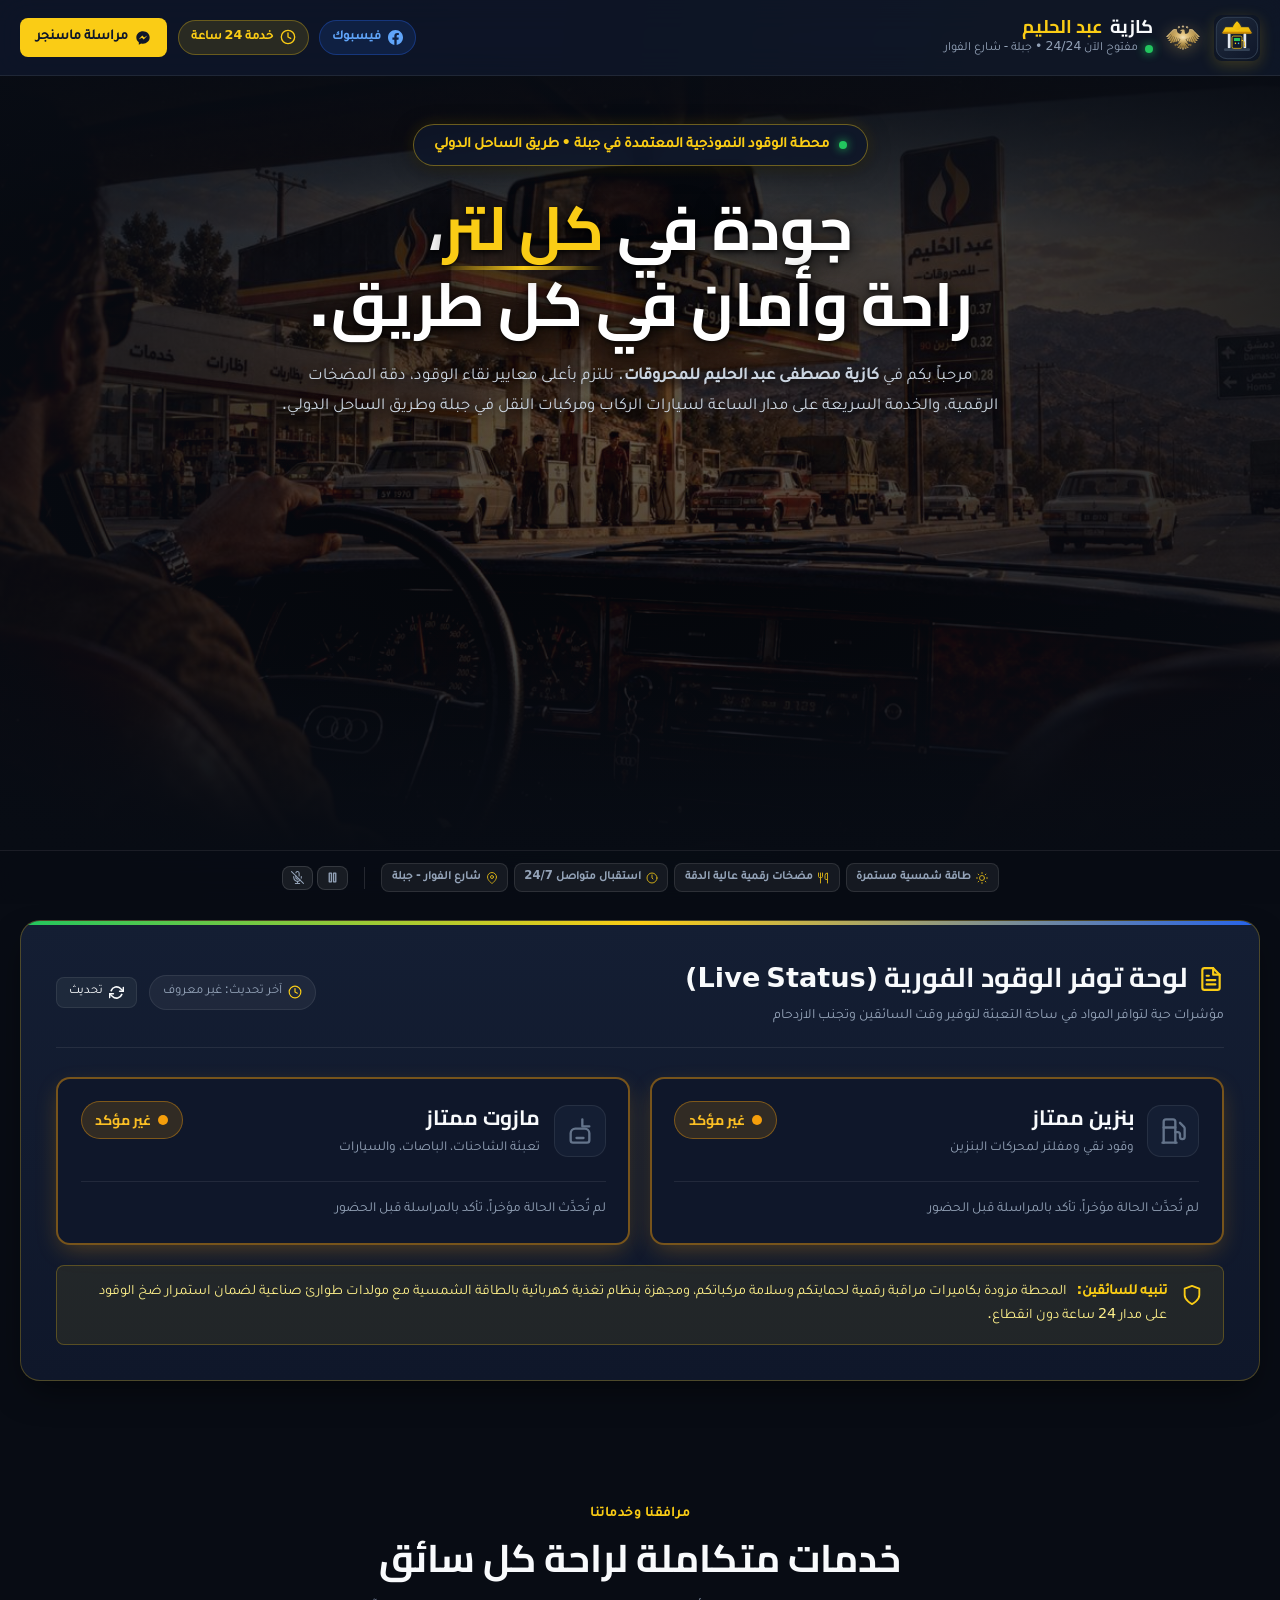
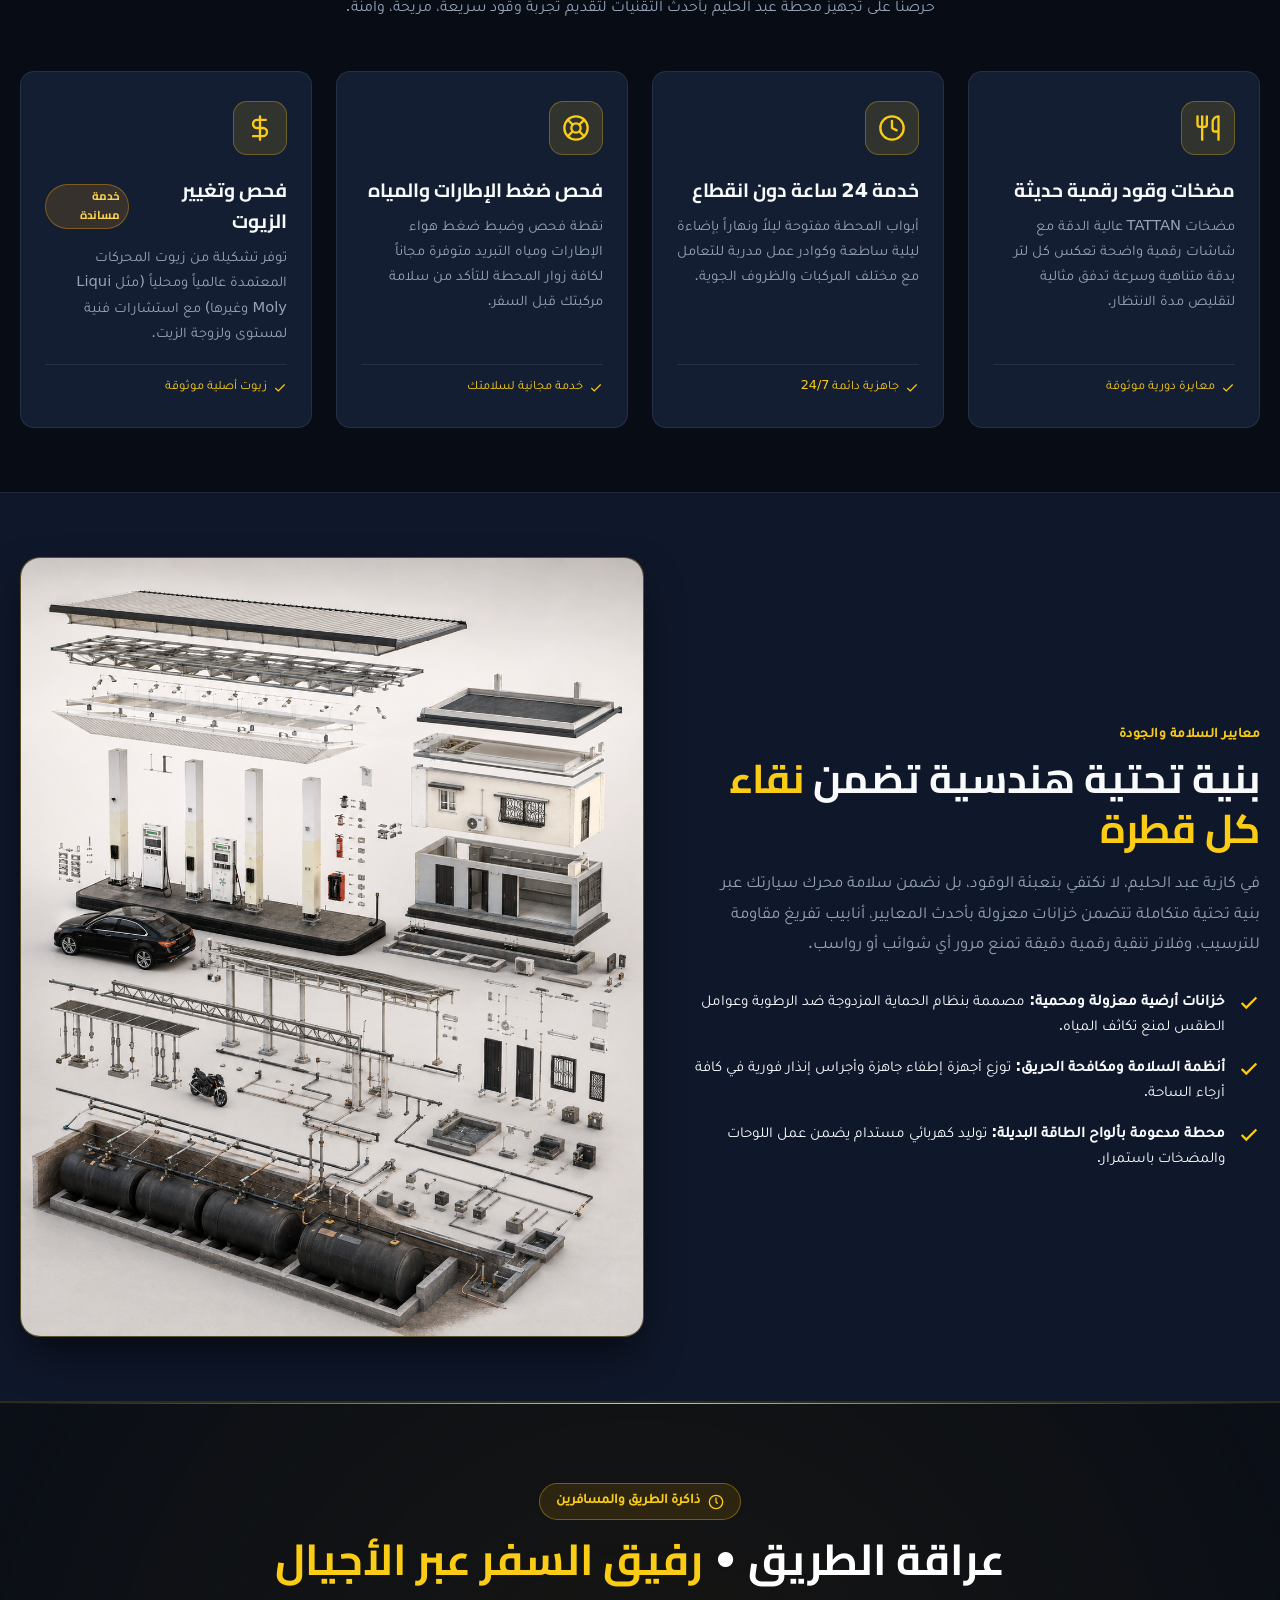
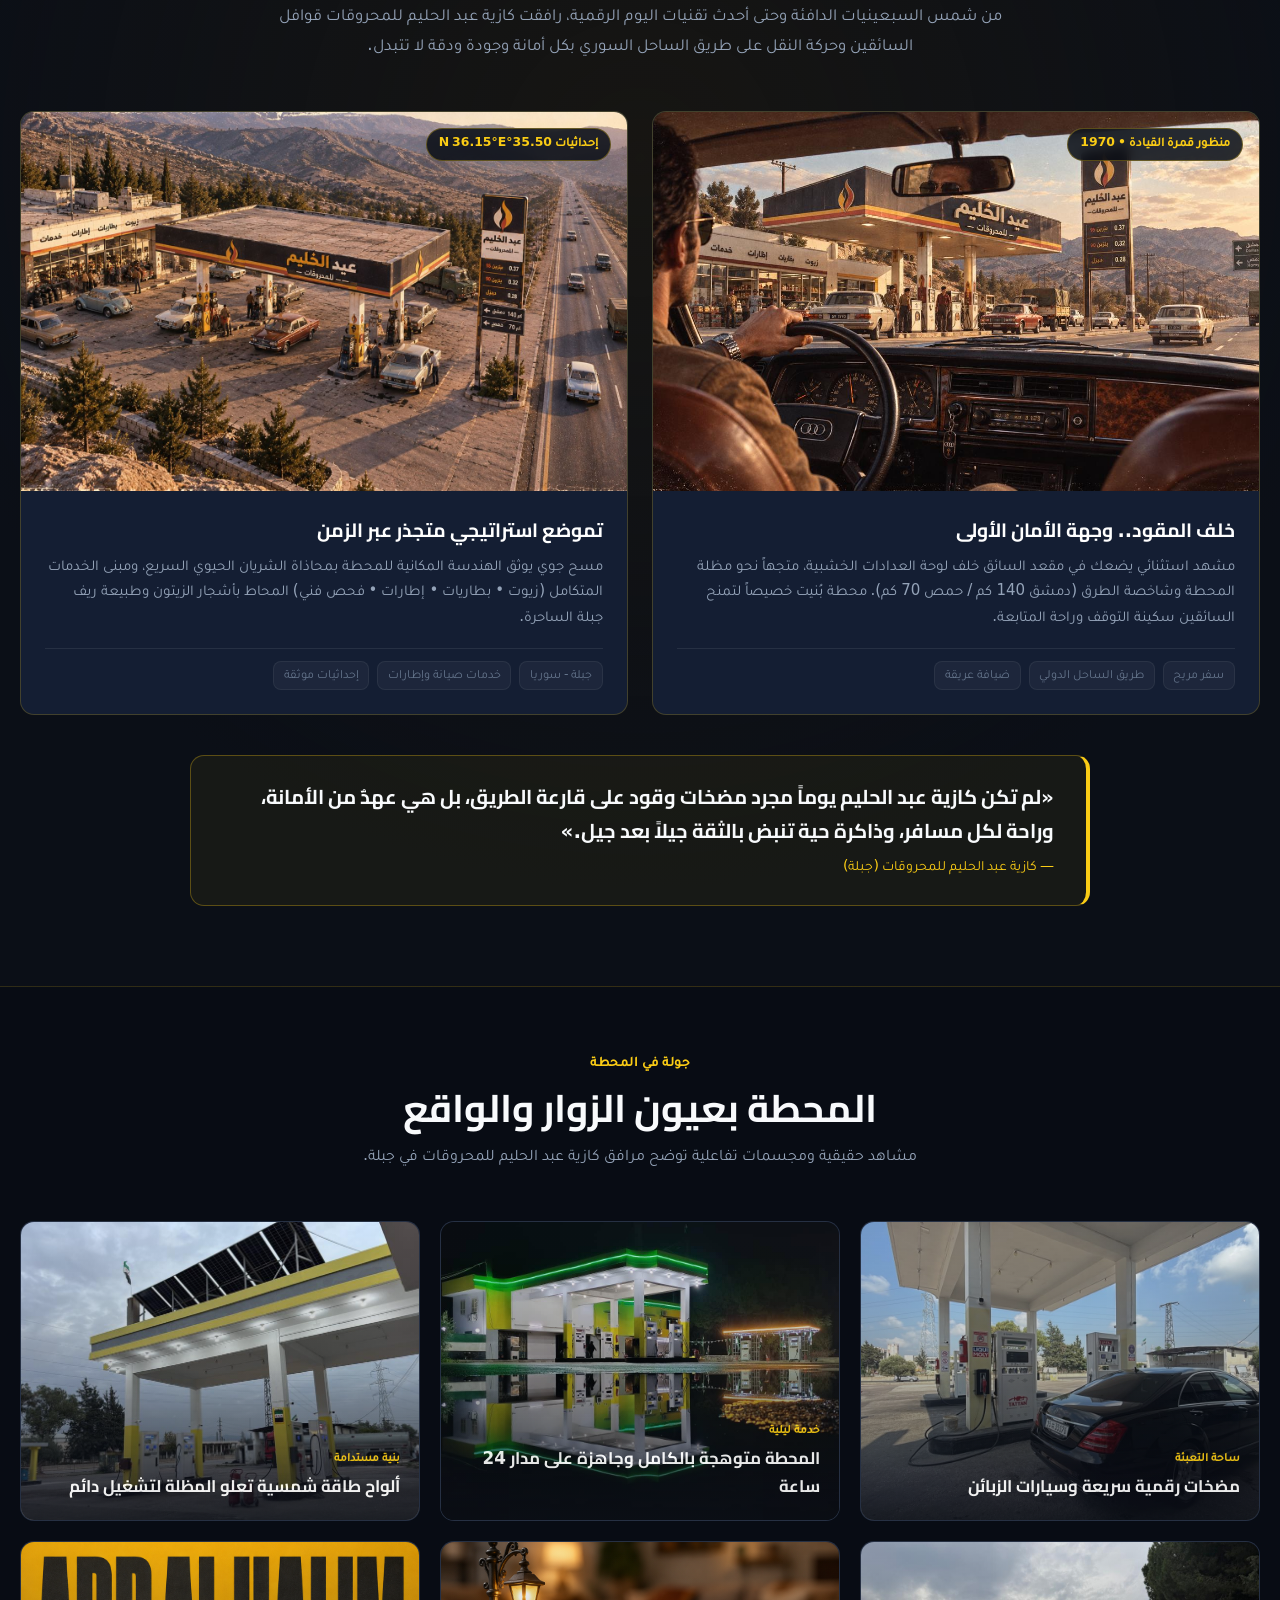
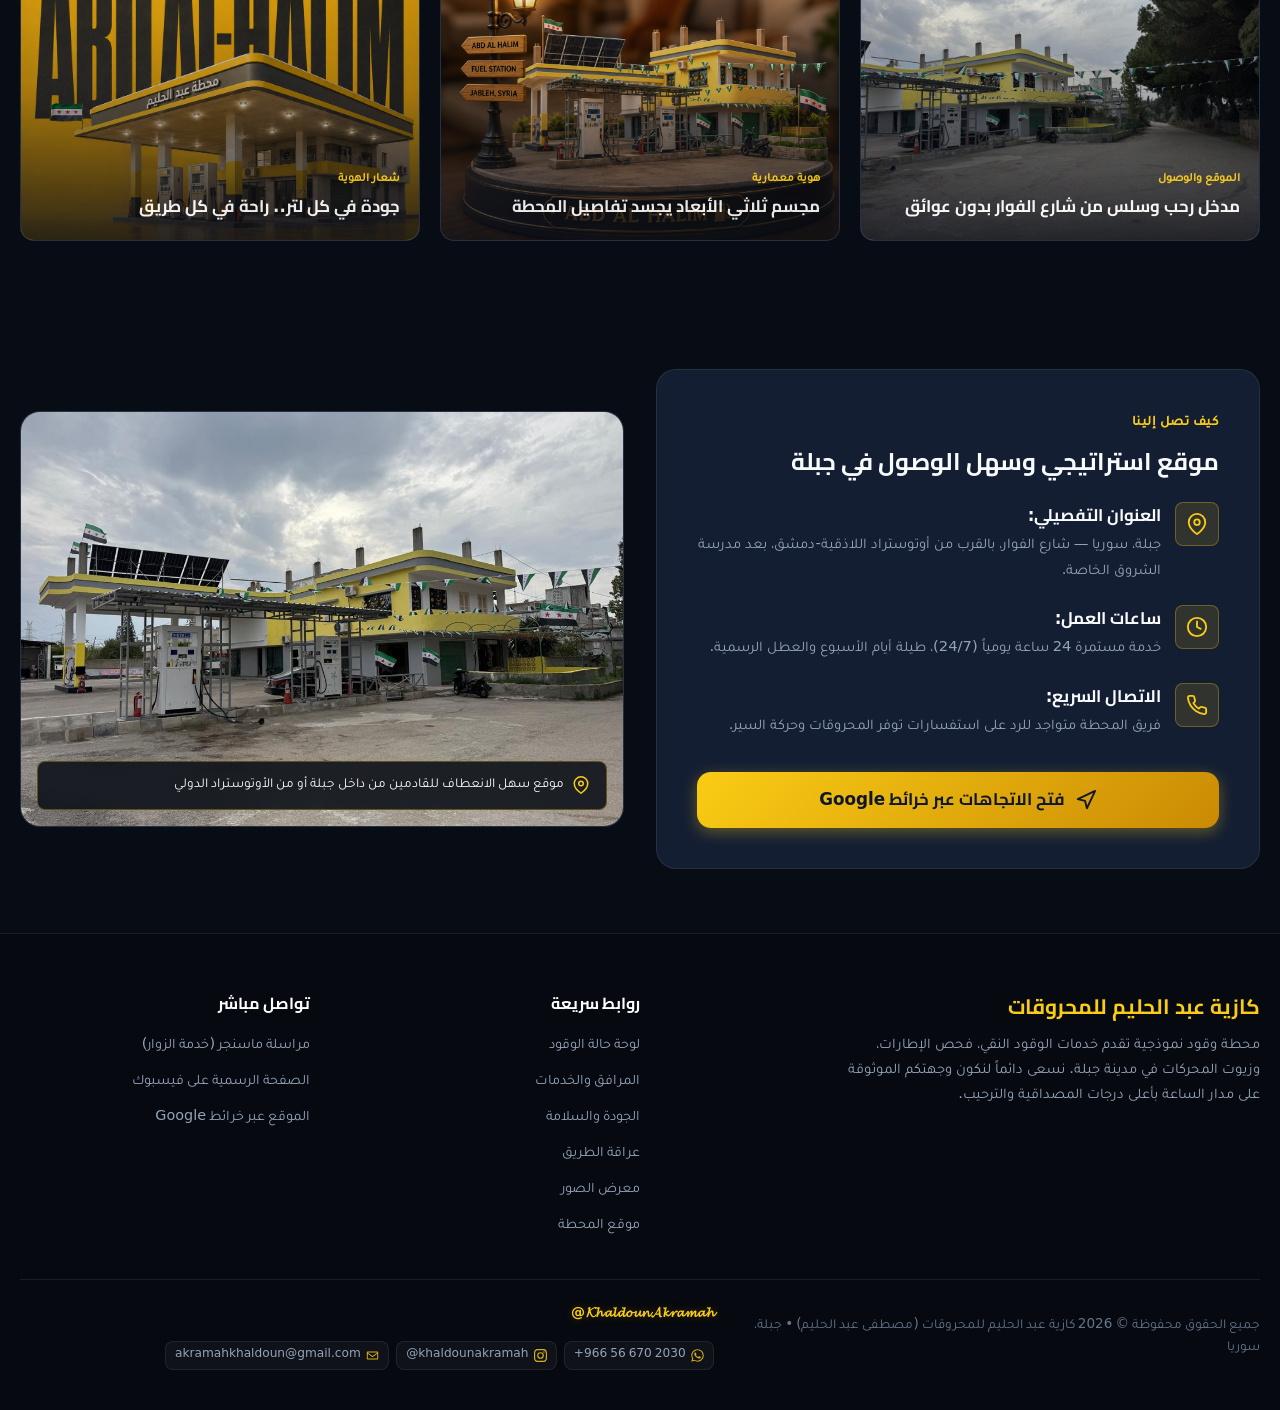
==== commit 247011d1: "Connect live fuel availability service and password-protected admin page" ====
--- a/index.html
+++ b/index.html
@@ -642,6 +642,8 @@
     </div>
 
     <!-- جافاسكريبت التشغيل والتفاعل -->
+    <script src="config.js"></script>
     <script src="app.js"></script>
 </body>
 </html>
+
--- a/style.css
+++ b/style.css
@@ -1996,3 +1996,29 @@
         scroll-behavior: auto !important;
     }
 }
+
+/* ------------------------------------------------------------
+   حالة "غير مؤكد" للوحة الوقود + إخفاء ملصقات الجاهزية عند عدم التوفر
+   ------------------------------------------------------------ */
+.fuel-widget.is-unknown {
+    border-color: rgba(245, 158, 11, 0.45);
+    box-shadow: 0 8px 25px -5px rgba(245, 158, 11, 0.3);
+}
+
+.fuel-widget.is-unknown .fuel-icon-wrap svg {
+    color: var(--text-muted);
+}
+
+.fuel-widget.is-unknown .fuel-status-badge {
+    background: rgba(245, 158, 11, 0.15);
+    color: #FBBF24;
+    border: 1px solid rgba(245, 158, 11, 0.4);
+}
+
+.fuel-widget.is-unknown .fuel-status-dot {
+    background-color: var(--status-amber);
+}
+
+.fuel-widget:not(.is-available) .fuel-live-pill {
+    display: none;
+}
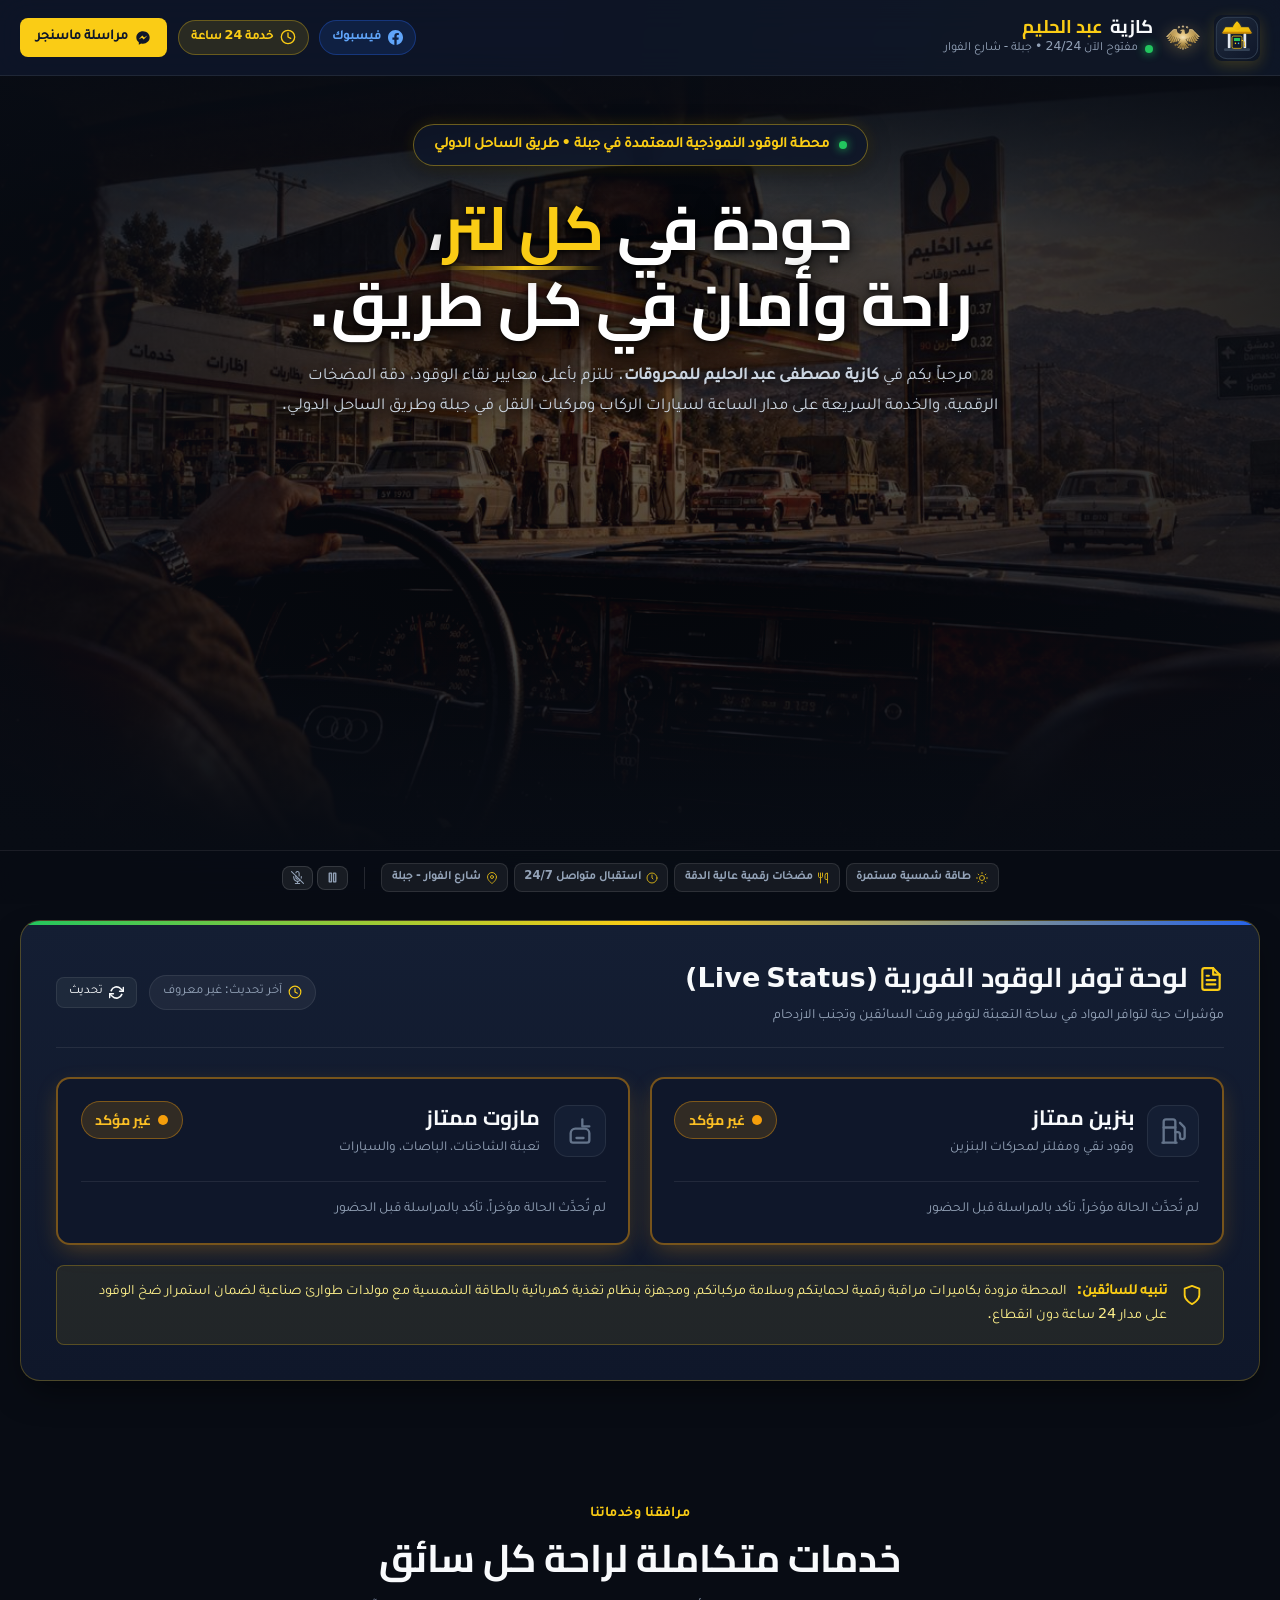
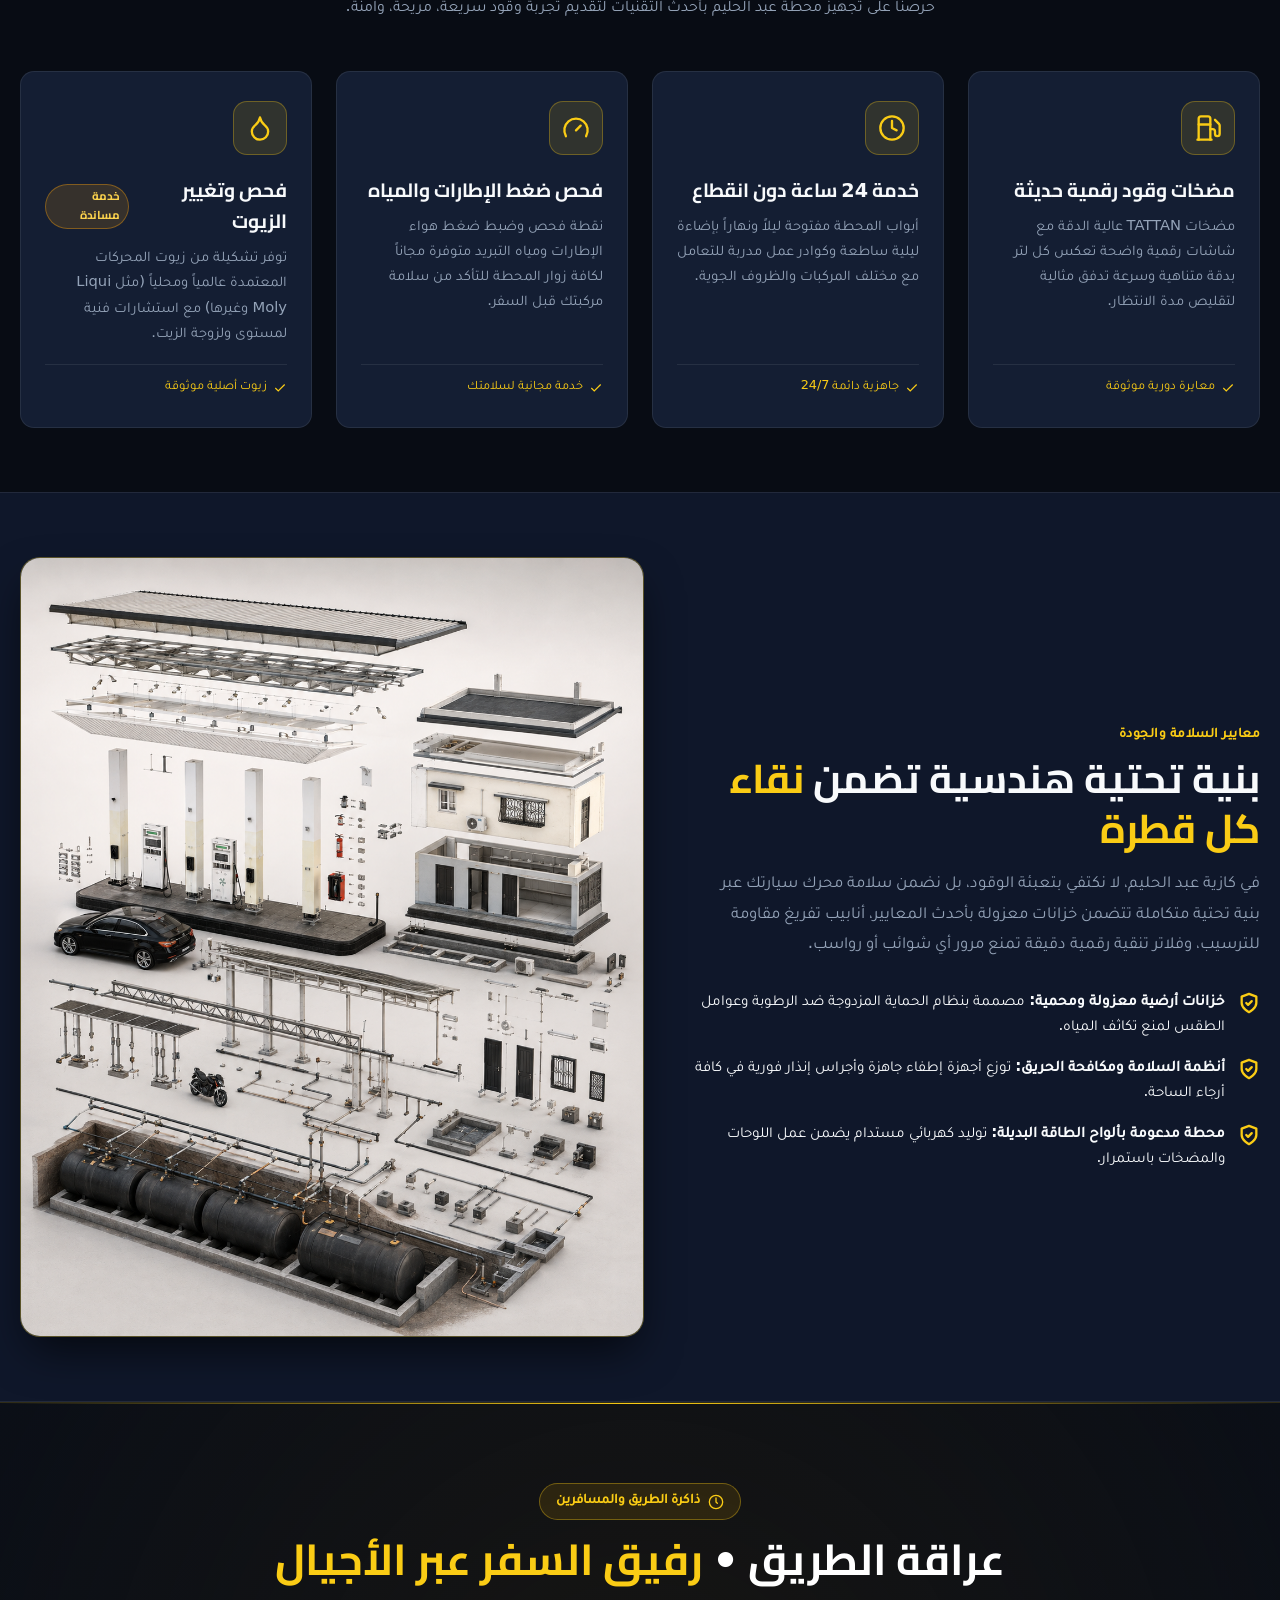
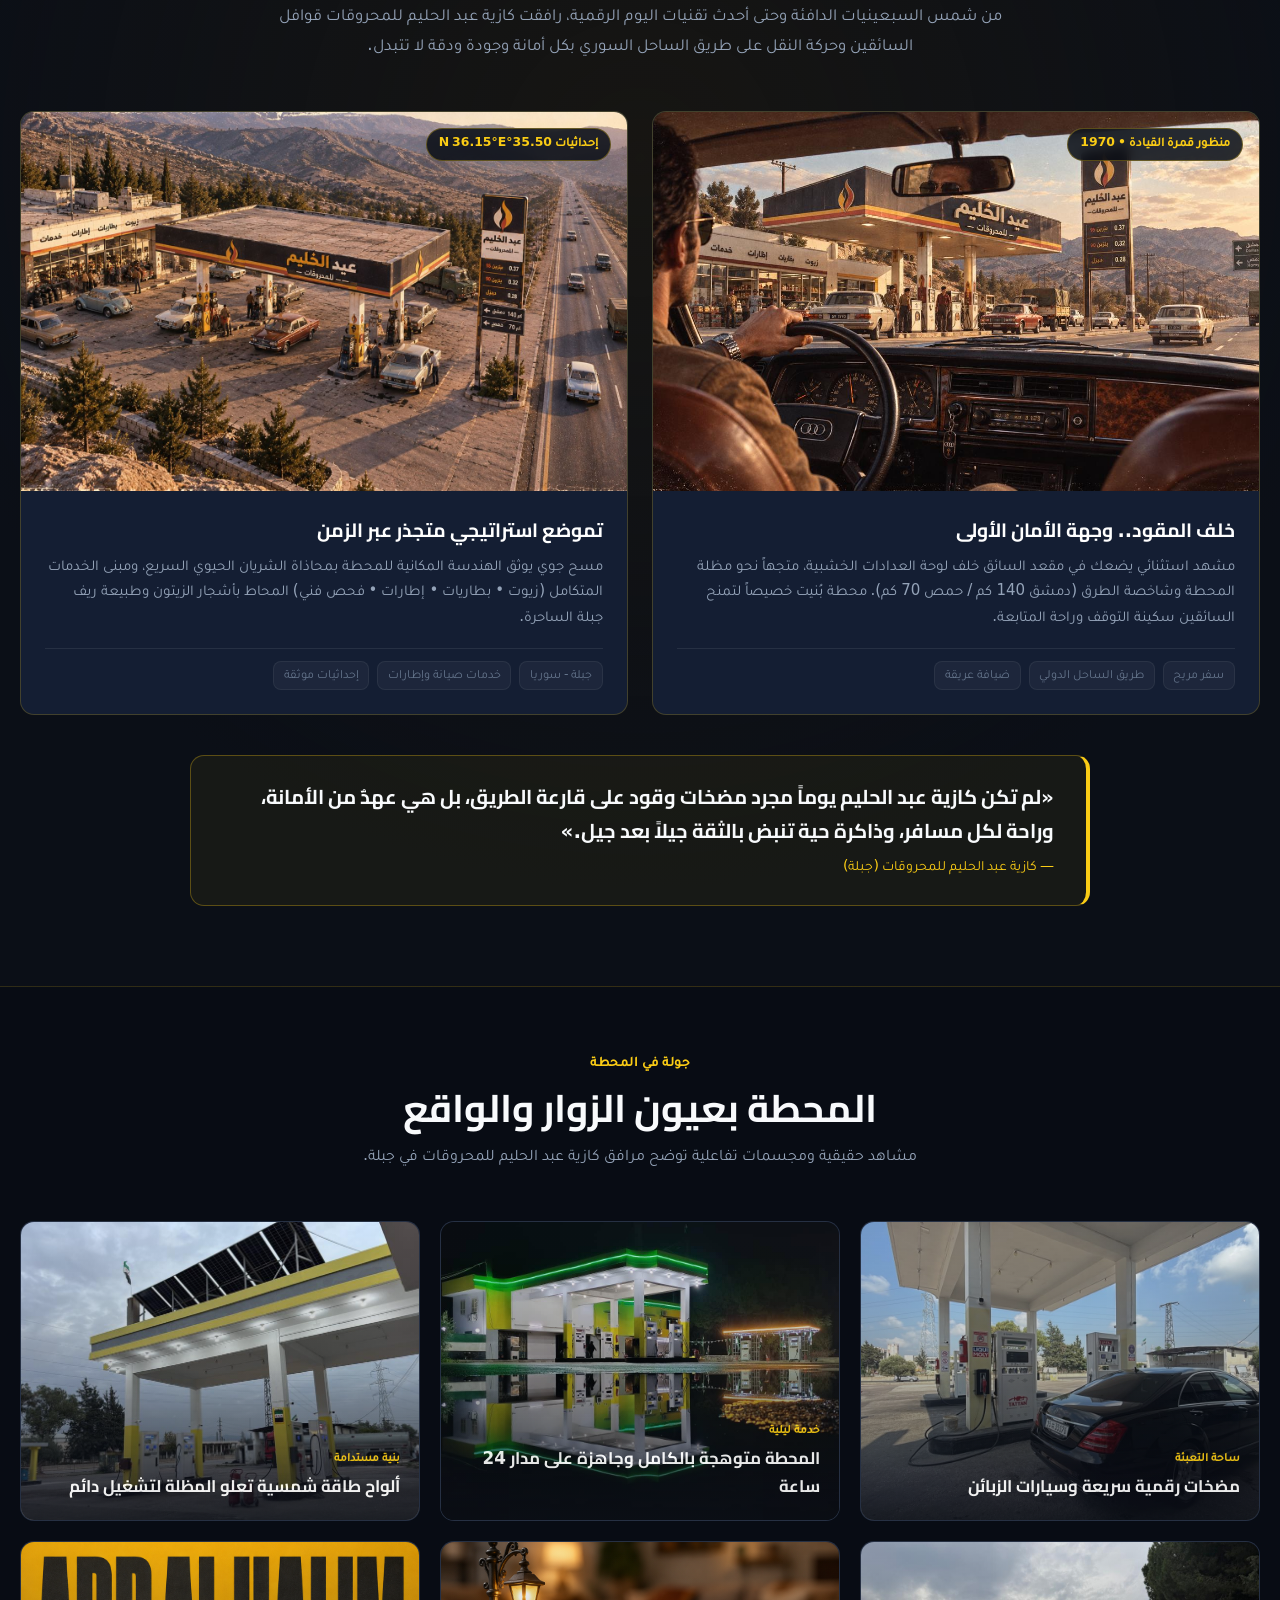
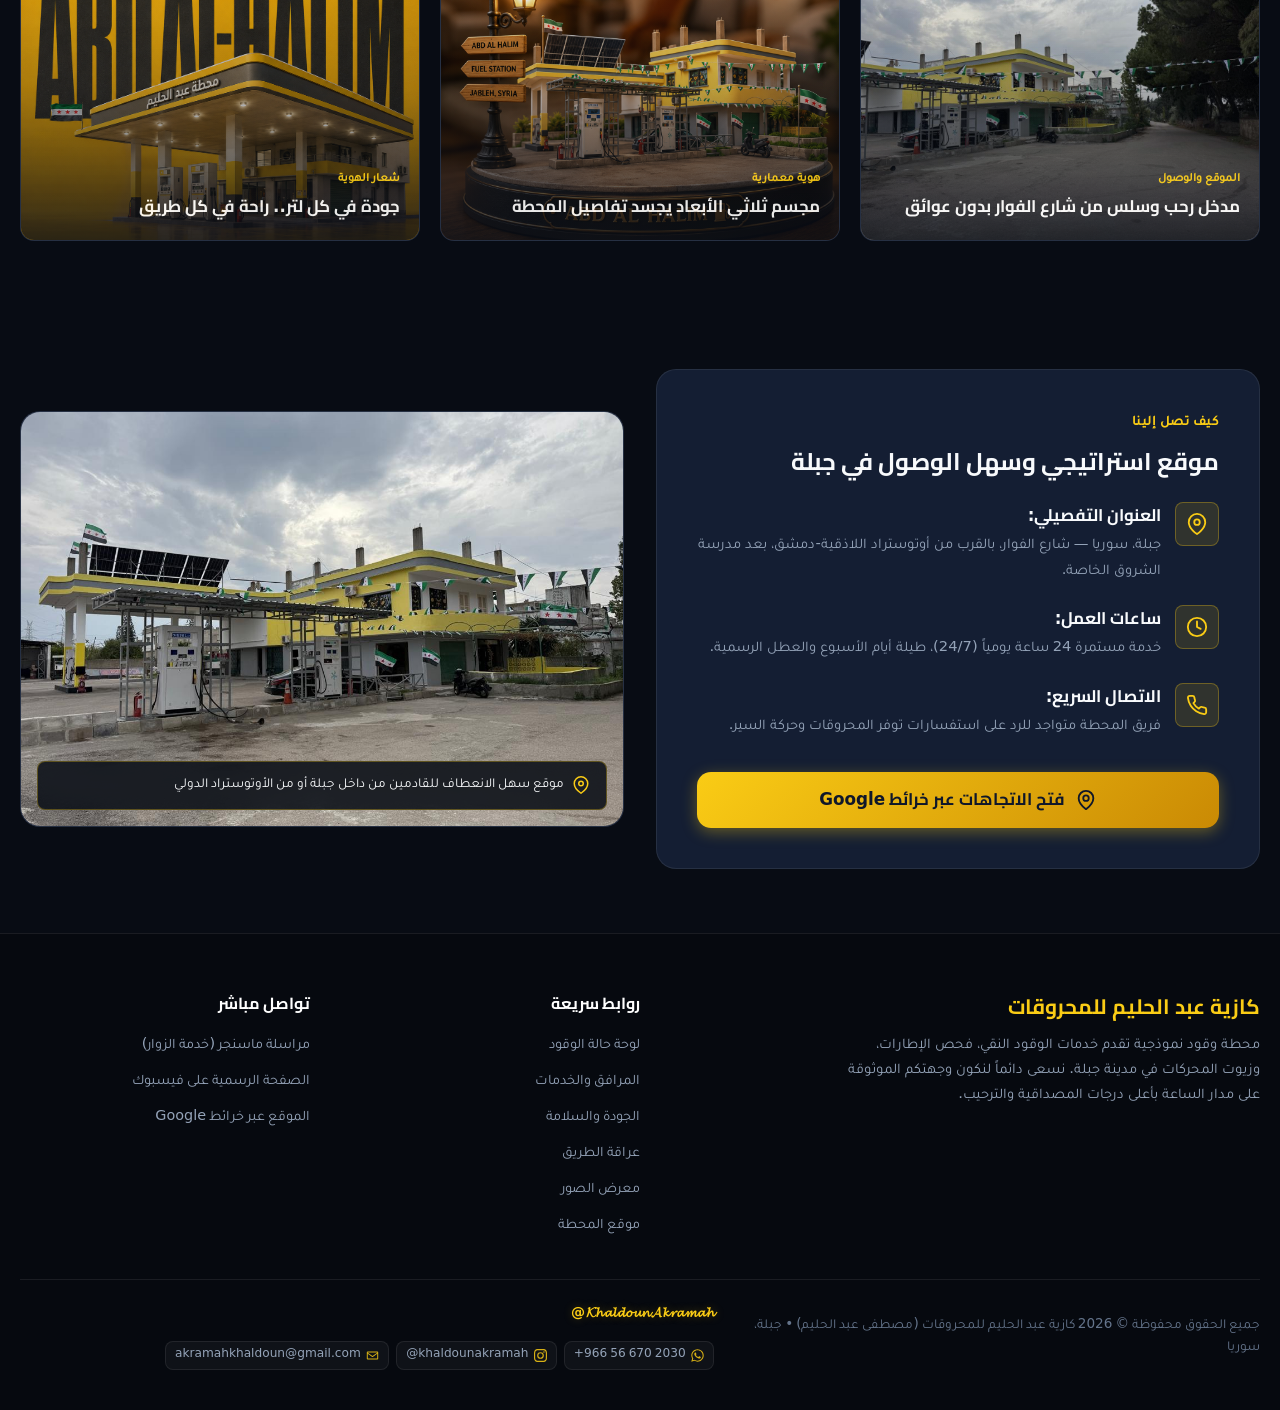
==== commit 192b6d4c: "Merge remote admin updates with local UI fixes" ====
--- a/index.html
+++ b/index.html
@@ -94,6 +94,7 @@
                     مرحباً بكم في <strong>كازية مصطفى عبد الحليم للمحروقات</strong>. نلتزم بأعلى معايير نقاء الوقود، دقة المضخات الرقمية، والخدمة السريعة على مدار الساعة لسيارات الركاب ومركبات النقل في جبلة وطريق الساحل الدولي.
                 </p>
 
+
             </div>
         </section>
 
@@ -247,7 +248,7 @@
                     <!-- خدمة 1 -->
                     <div class="service-card">
                         <div class="service-card-icon">
-                            <svg viewBox="0 0 24 24" fill="none" stroke="currentColor" stroke-width="2" stroke-linecap="round" stroke-linejoin="round"><path d="M3 2v7c0 1.1.9 2 2 2h4a2 2 0 0 0 2-2V2"></path><path d="M7 2v20"></path><path d="M21 15V2v0a5 5 0 0 0-5 5v6c0 1.1.9 2 2 2h3Zm0 0v7"></path></svg>
+                            <svg viewBox="0 0 24 24" fill="none" stroke="currentColor" stroke-width="2" stroke-linecap="round" stroke-linejoin="round"><path d="M3 22h12"></path><path d="M4 9h10"></path><path d="M14 22V4a2 2 0 0 0-2-2H6a2 2 0 0 0-2 2v18"></path><path d="M14 13h2a2 2 0 0 1 2 2v2a2 2 0 0 0 2 2h0a2 2 0 0 0 2-2V9.83a2 2 0 0 0-.59-1.42L18 5"></path></svg>
                         </div>
                         <h3>مضخات وقود رقمية حديثة</h3>
                         <p>
@@ -277,7 +278,7 @@
                     <!-- خدمة 3 -->
                     <div class="service-card">
                         <div class="service-card-icon">
-                            <svg viewBox="0 0 24 24" fill="none" stroke="currentColor" stroke-width="2" stroke-linecap="round" stroke-linejoin="round"><circle cx="12" cy="12" r="10"></circle><path d="m4.93 4.93 4.24 4.24"></path><path d="m14.83 9.17 4.24-4.24"></path><path d="m14.83 14.83 4.24 4.24"></path><path d="m9.17 14.83-4.24 4.24"></path><circle cx="12" cy="12" r="4"></circle></svg>
+                            <svg viewBox="0 0 24 24" fill="none" stroke="currentColor" stroke-width="2" stroke-linecap="round" stroke-linejoin="round"><path d="m12 14 4-4"></path><path d="M3.34 19a10 10 0 1 1 17.32 0"></path></svg>
                         </div>
                         <h3>فحص ضغط الإطارات والمياه</h3>
                         <p>
@@ -292,7 +293,7 @@
                     <!-- خدمة 4 -->
                     <div class="service-card">
                         <div class="service-card-icon">
-                            <svg viewBox="0 0 24 24" fill="none" stroke="currentColor" stroke-width="2" stroke-linecap="round" stroke-linejoin="round"><path d="M12 2v20M17 5H9.5a3.5 3.5 0 0 0 0 7h5a3.5 3.5 0 0 1 0 7H6"></path></svg>
+                            <svg viewBox="0 0 24 24" fill="none" stroke="currentColor" stroke-width="2" stroke-linecap="round" stroke-linejoin="round"><path d="M12 22a7 7 0 0 0 7-7c0-2-1-3.9-3-5.5s-3.5-4-4-6.5c-.5 2.5-2 4.9-4 6.5C6 11.1 5 13 5 15a7 7 0 0 0 7 7z"></path></svg>
                         </div>
                         <h3>
                             فحص وتغيير الزيوت
@@ -324,19 +325,19 @@
                         </p>
                         <ul class="quality-checklist">
                             <li>
-                                <svg viewBox="0 0 24 24" fill="none" stroke="currentColor" stroke-width="2.5"><polyline points="20 6 9 17 4 12"></polyline></svg>
+                                <svg viewBox="0 0 24 24" fill="none" stroke="currentColor" stroke-width="2.5" stroke-linecap="round" stroke-linejoin="round"><path d="M12 22s8-4 8-10V5l-8-3-8 3v7c0 6 8 10 8 10z"></path><path d="m9 12 2 2 4-4"></path></svg>
                                 <div>
                                     <strong>خزانات أرضية معزولة ومحمية:</strong> مصممة بنظام الحماية المزدوجة ضد الرطوبة وعوامل الطقس لمنع تكاثف المياه.
                                 </div>
                             </li>
                             <li>
-                                <svg viewBox="0 0 24 24" fill="none" stroke="currentColor" stroke-width="2.5"><polyline points="20 6 9 17 4 12"></polyline></svg>
+                                <svg viewBox="0 0 24 24" fill="none" stroke="currentColor" stroke-width="2.5" stroke-linecap="round" stroke-linejoin="round"><path d="M12 22s8-4 8-10V5l-8-3-8 3v7c0 6 8 10 8 10z"></path><path d="m9 12 2 2 4-4"></path></svg>
                                 <div>
                                     <strong>أنظمة السلامة ومكافحة الحريق:</strong> توزع أجهزة إطفاء جاهزة وأجراس إنذار فورية في كافة أرجاء الساحة.
                                 </div>
                             </li>
                             <li>
-                                <svg viewBox="0 0 24 24" fill="none" stroke="currentColor" stroke-width="2.5"><polyline points="20 6 9 17 4 12"></polyline></svg>
+                                <svg viewBox="0 0 24 24" fill="none" stroke="currentColor" stroke-width="2.5" stroke-linecap="round" stroke-linejoin="round"><path d="M12 22s8-4 8-10V5l-8-3-8 3v7c0 6 8 10 8 10z"></path><path d="m9 12 2 2 4-4"></path></svg>
                                 <div>
                                     <strong>محطة مدعومة بألواح الطاقة البديلة:</strong> توليد كهربائي مستدام يضمن عمل اللوحات والمضخات باستمرار.
                                 </div>
@@ -530,7 +531,7 @@
                         </div>
 
                         <a href="https://maps.google.com/?q=كازية+عبد+الحليم+جبلة" target="_blank" rel="noopener noreferrer" class="btn-directions-lg">
-                            <svg viewBox="0 0 24 24" fill="none" stroke="currentColor" stroke-width="2" stroke-linecap="round" stroke-linejoin="round" aria-hidden="true"><polygon points="3 11 22 2 13 21 11 13 3 11"></polygon></svg>
+                            <svg viewBox="0 0 24 24" fill="none" stroke="currentColor" stroke-width="2" stroke-linecap="round" stroke-linejoin="round" aria-hidden="true"><path d="M20 10c0 6-8 12-8 12s-8-6-8-12a8 8 0 0 1 16 0Z"></path><circle cx="12" cy="10" r="3"></circle></svg>
                             <span>فتح الاتجاهات عبر خرائط Google</span>
                         </a>
                     </div>
@@ -612,7 +613,7 @@
         <div class="driver-actions-container">
             <!-- زر الخريطة والملاحة -->
             <a href="https://maps.google.com/?q=كازية+عبد+الحليم+جبلة" target="_blank" rel="noopener noreferrer" class="driver-btn driver-btn-maps" aria-label="التوجه للمحطة عبر الخريطة">
-                <svg viewBox="0 0 24 24" fill="none" stroke="currentColor" stroke-width="2.2" stroke-linecap="round" stroke-linejoin="round" aria-hidden="true"><polygon points="3 11 22 2 13 21 11 13 3 11"></polygon></svg>
+                <svg viewBox="0 0 24 24" fill="none" stroke="currentColor" stroke-width="2.2" stroke-linecap="round" stroke-linejoin="round" aria-hidden="true"><path d="M20 10c0 6-8 12-8 12s-8-6-8-12a8 8 0 0 1 16 0Z"></path><circle cx="12" cy="10" r="3"></circle></svg>
                 <span>الخريطة</span>
             </a>
 
@@ -641,6 +642,10 @@
         </div>
     </div>
 
+    <!-- مكتبات GSAP للحركات التفاعلية -->
+    <script src="https://cdnjs.cloudflare.com/ajax/libs/gsap/3.12.2/gsap.min.js"></script>
+    <script src="https://cdnjs.cloudflare.com/ajax/libs/gsap/3.12.2/ScrollTrigger.min.js"></script>
+
     <!-- جافاسكريبت التشغيل والتفاعل -->
     <script src="config.js"></script>
     <script src="app.js"></script>
--- a/style.css
+++ b/style.css
@@ -1998,6 +1998,7 @@
 }
 
 /* ------------------------------------------------------------
+
    حالة "غير مؤكد" للوحة الوقود + إخفاء ملصقات الجاهزية عند عدم التوفر
    ------------------------------------------------------------ */
 .fuel-widget.is-unknown {
@@ -2022,3 +2023,56 @@
 .fuel-widget:not(.is-available) .fuel-live-pill {
     display: none;
 }
+
+   تأثيرات حركية دقيقة (Hover Micro-interactions) مضافة للتجربة
+   ------------------------------------------------------------ */
+
+/* تحسين كروت الخدمات عند المرور فوقها */
+.service-card {
+    transition: transform 0.4s cubic-bezier(0.175, 0.885, 0.32, 1.275), box-shadow 0.4s ease;
+}
+.service-card:hover {
+    transform: translateY(-8px) scale(1.02);
+    box-shadow: 0 15px 35px rgba(0, 0, 0, 0.4), 0 0 15px rgba(250, 204, 21, 0.1);
+    border-color: rgba(250, 204, 21, 0.3);
+}
+.service-card:hover .service-card-icon {
+    transform: scale(1.1);
+    color: var(--fuel-yellow);
+}
+
+/* تحسين كروت العراقة */
+.heritage-card {
+    transition: transform 0.4s ease, box-shadow 0.4s ease;
+}
+.heritage-card:hover {
+    transform: translateY(-5px);
+    box-shadow: 0 12px 30px rgba(0, 0, 0, 0.5);
+}
+.heritage-card:hover img {
+    transform: scale(1.05);
+    transition: transform 0.6s ease;
+}
+
+/* تحسين معرض الصور */
+.gallery-item {
+    transition: transform 0.4s ease, box-shadow 0.4s ease;
+}
+.gallery-item:hover {
+    transform: translateY(-4px) scale(1.01);
+    box-shadow: 0 10px 25px rgba(0, 0, 0, 0.6), 0 0 15px rgba(250, 204, 21, 0.2);
+    z-index: 2;
+}
+
+/* تفاعل إضافي لأزرار Hero */
+.hero-chip {
+    transition: all 0.3s ease;
+}
+.hero-chip:hover {
+    background: rgba(250, 204, 21, 0.15);
+    border-color: var(--fuel-yellow);
+    transform: translateY(-3px);
+}
+
+
+
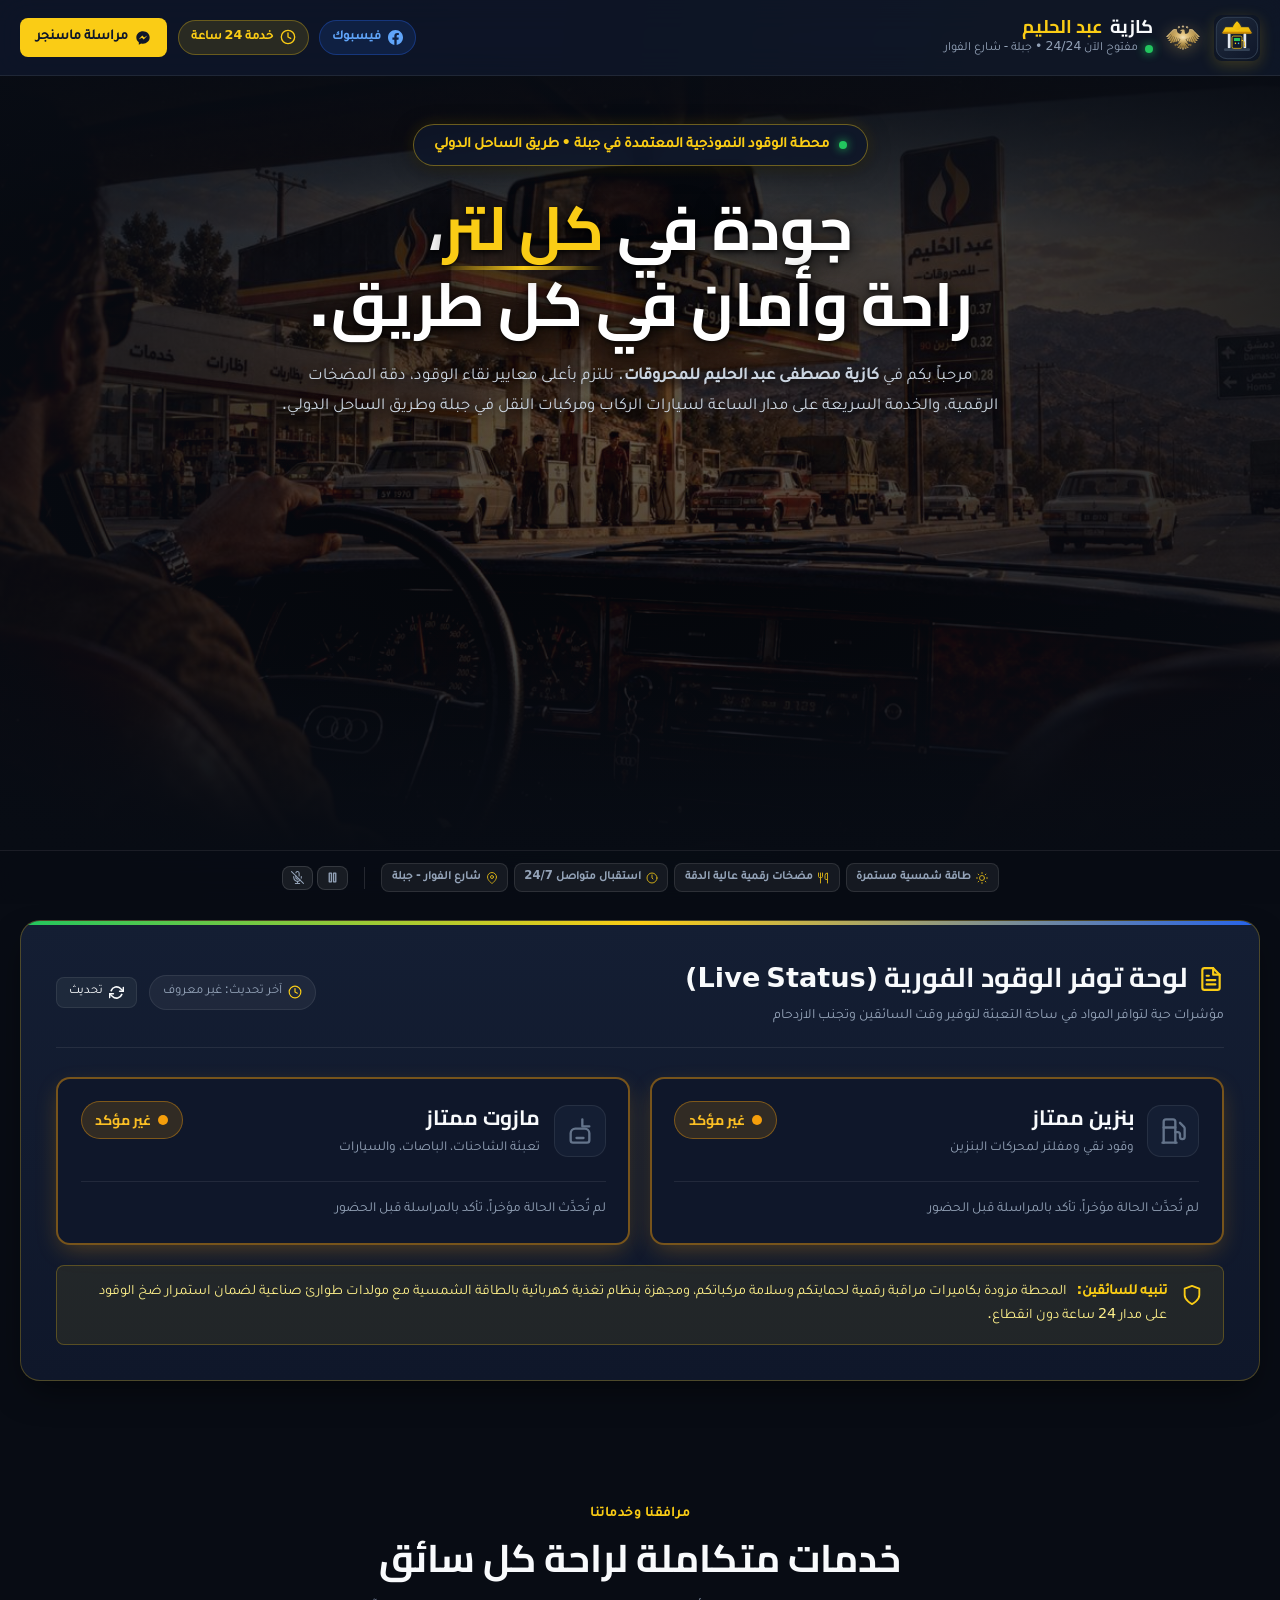
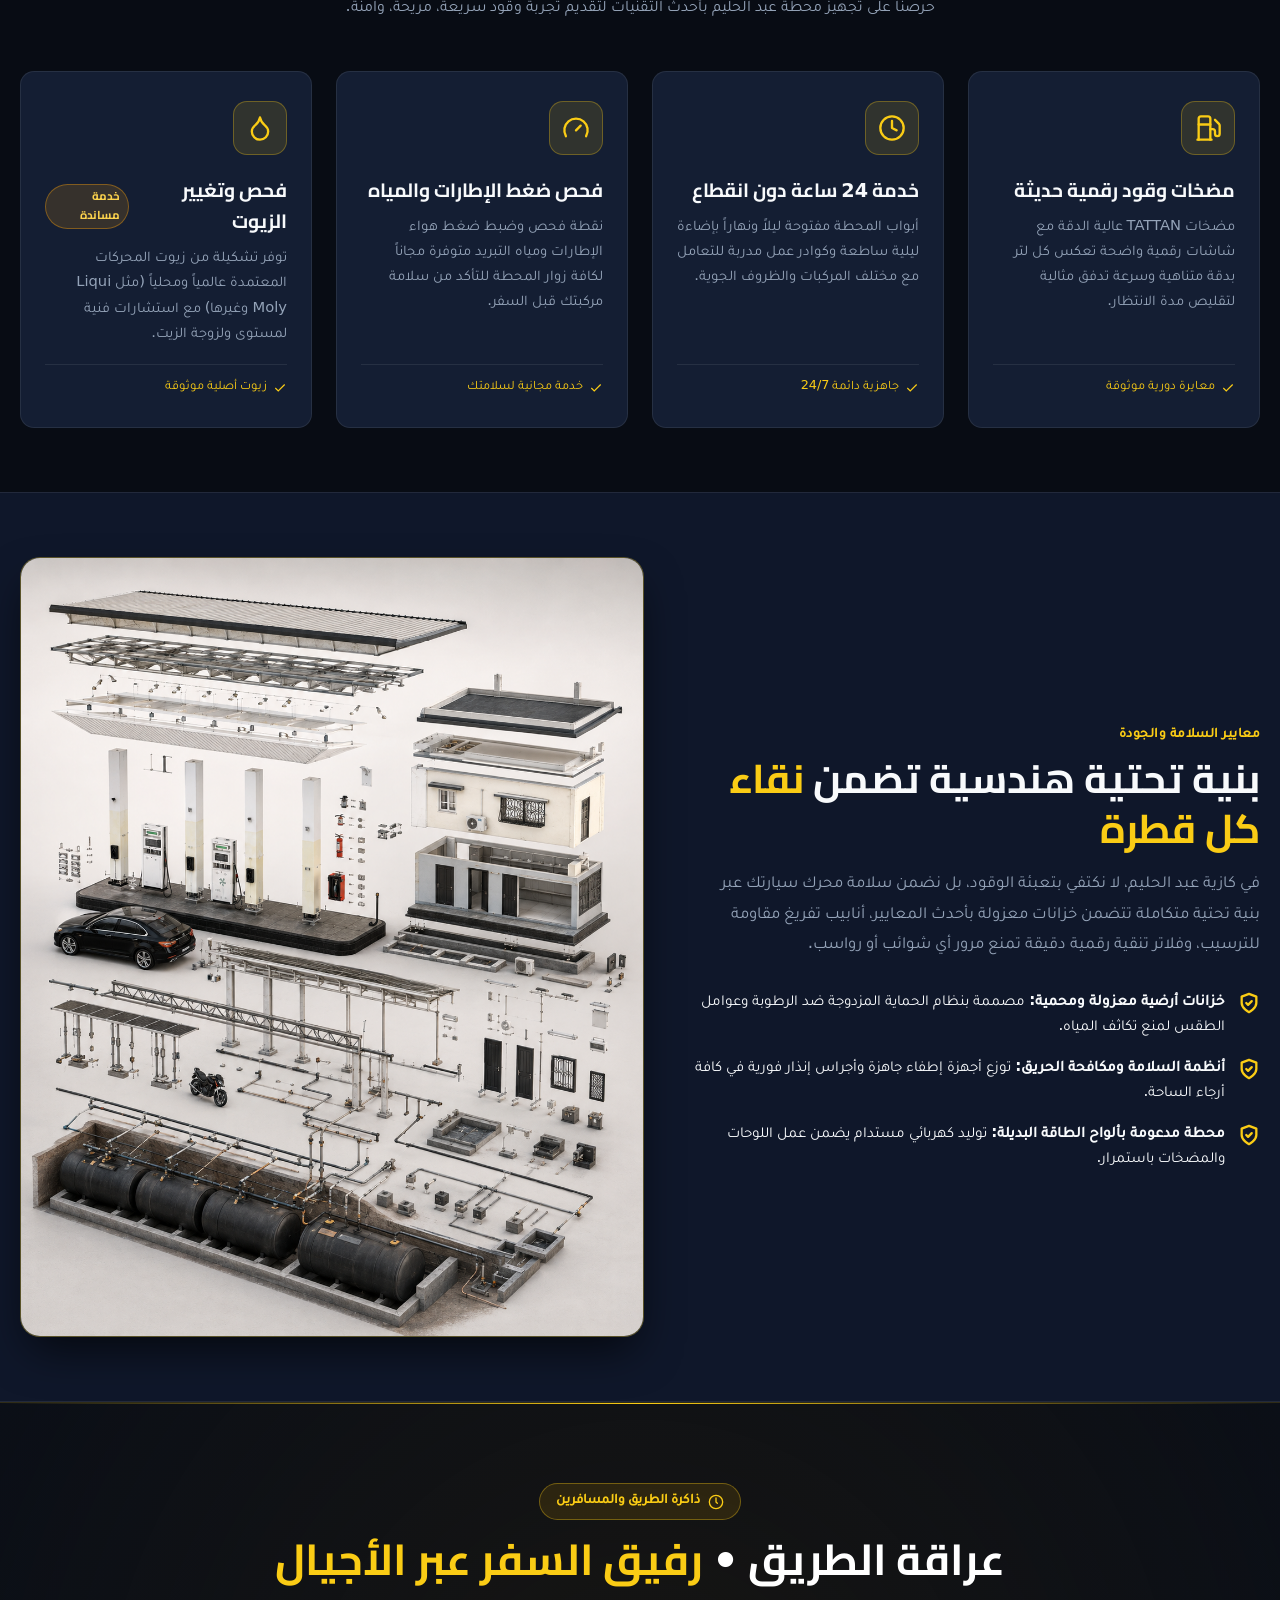
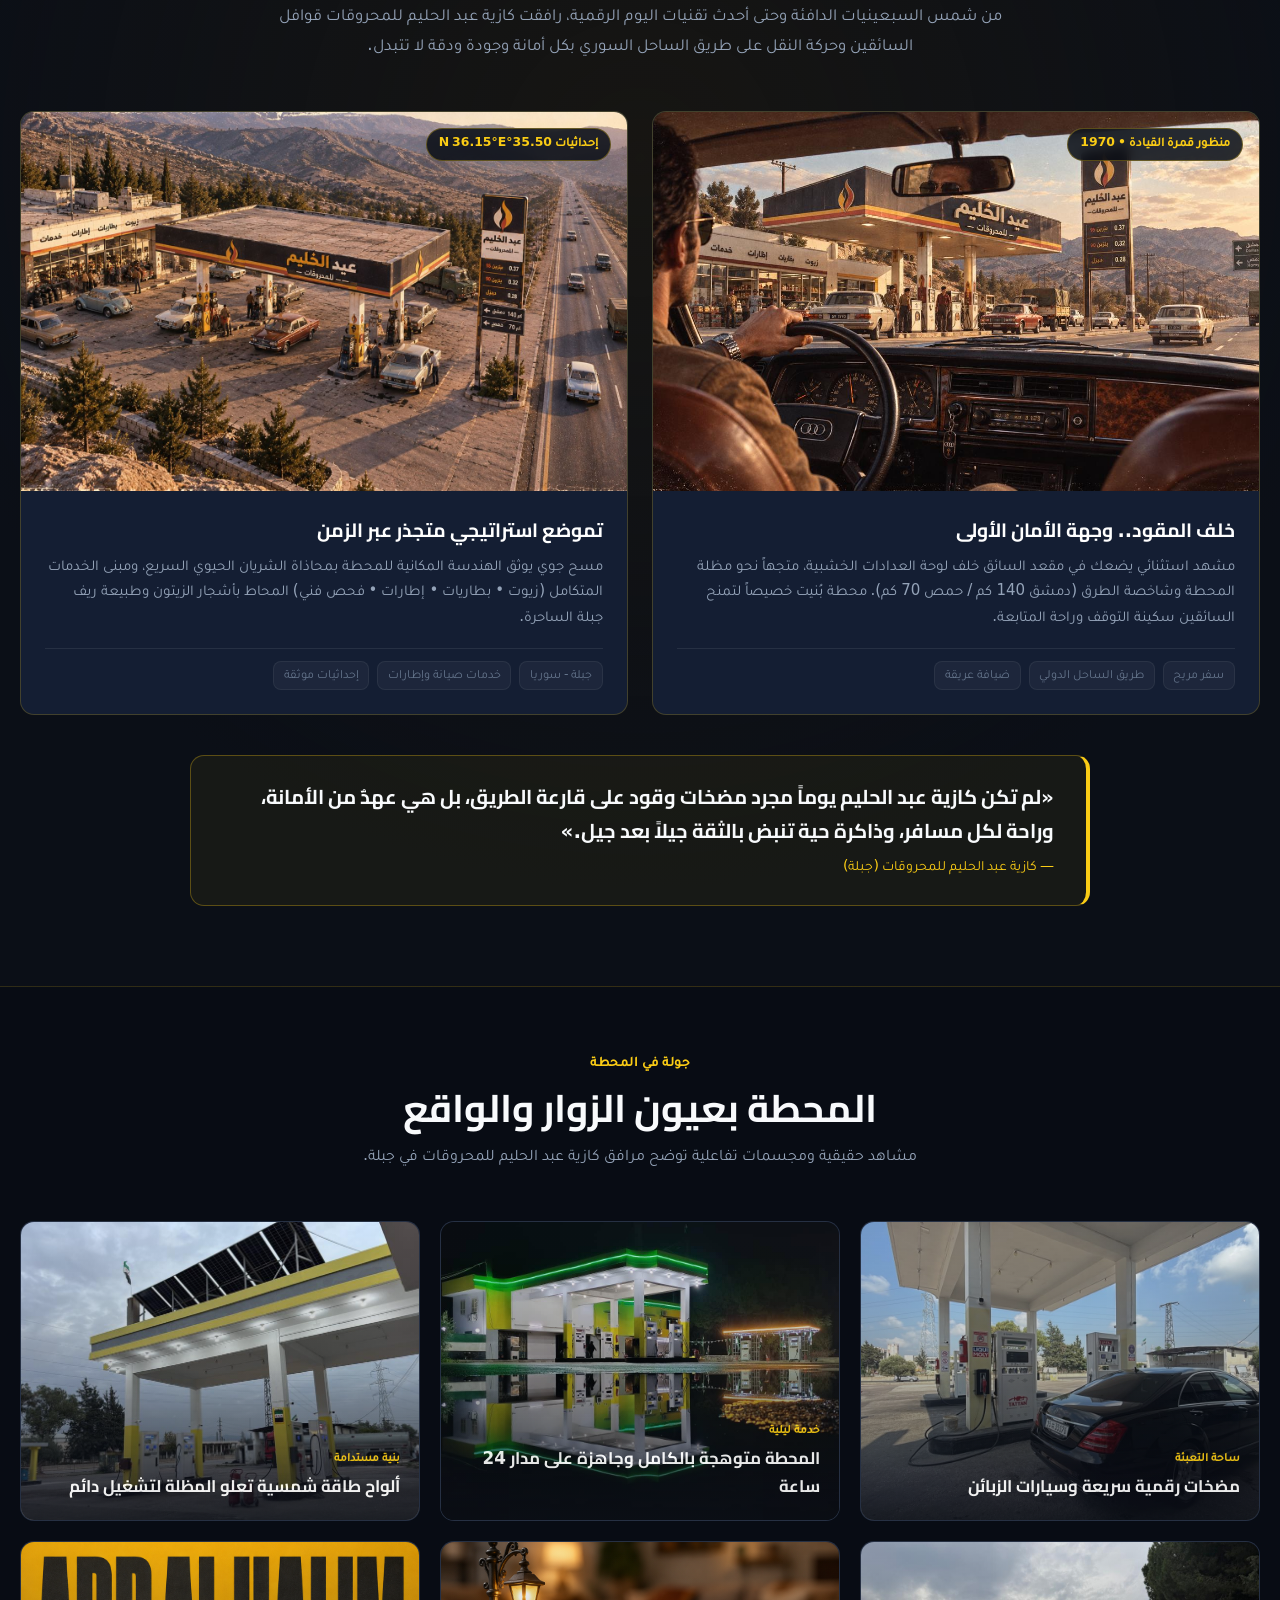
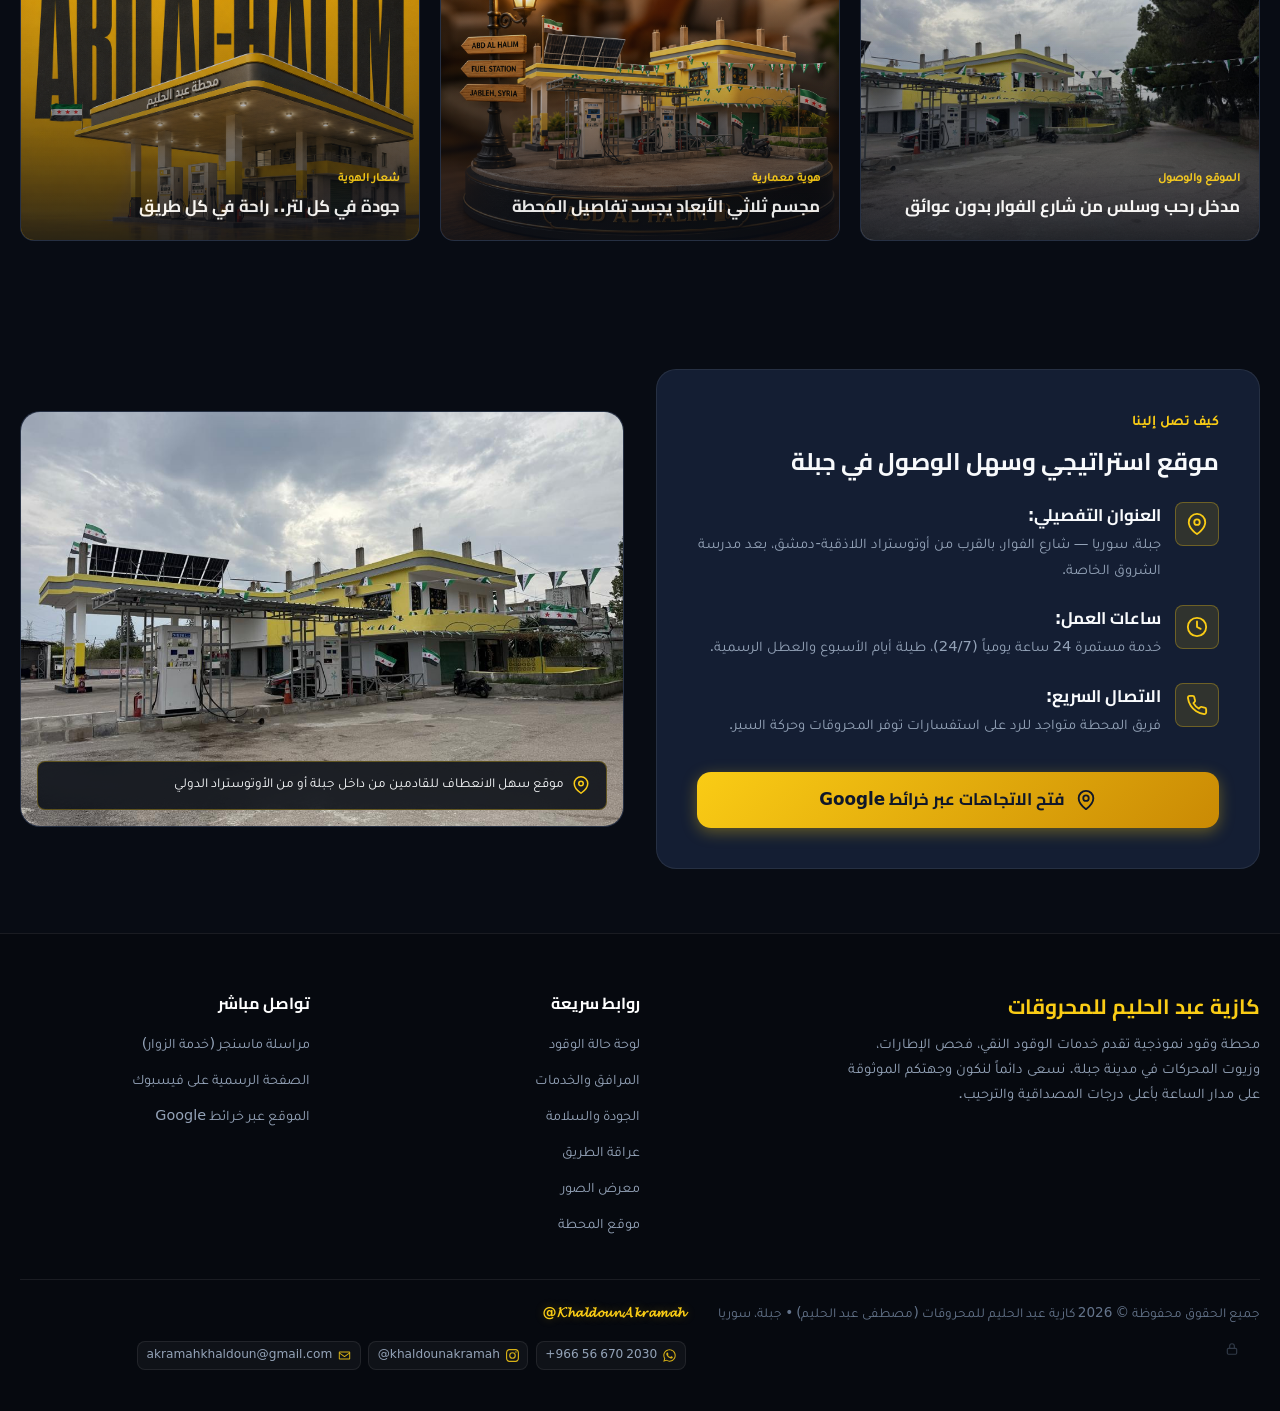
==== commit 91a3f8f9: "أضاف: لوحة التحكم داخل الصفحة الرئيسية بقفل في الذيل ودخول للمدير وحده، وأبقى admin.html احتياطياً C" ====
--- a/index.html
+++ b/index.html
@@ -44,6 +44,7 @@
             </div>
 
             <div class="header-actions">
+                <button type="button" id="admin-open" class="btn-header-admin" hidden>لوحة التحكم</button>
                 <a href="https://www.facebook.com/profile.php?id=61592919249194" target="_blank" rel="noopener noreferrer" class="badge-247" style="background: rgba(37, 99, 235, 0.15); border-color: rgba(37, 99, 235, 0.35); color: #60A5FA; text-decoration: none;" title="صفحة الفيسبوك الرسمية لكازية عبد الحليم">
                     <svg width="15" height="15" viewBox="0 0 24 24" fill="currentColor"><path d="M24 12.073c0-6.627-5.373-12-12-12s-12 5.373-12 12c0 5.99 4.388 10.954 10.125 11.854v-8.385H7.078v-3.47h3.047V9.43c0-3.007 1.792-4.669 4.533-4.669 1.312 0 2.686.235 2.686.235v2.953H15.83c-1.491 0-1.956.925-1.956 1.874v2.25h3.328l-.532 3.47h-2.796v8.385C19.612 23.027 24 18.062 24 12.073z"/></svg>
                     <span>فيسبوك</span>
@@ -584,7 +585,11 @@
             </div>
 
             <div class="footer-bottom">
-                <div>جميع الحقوق محفوظة © 2026 كازية عبد الحليم للمحروقات (مصطفى عبد الحليم) • جبلة، سوريا</div>
+                <div>جميع الحقوق محفوظة © 2026 كازية عبد الحليم للمحروقات (مصطفى عبد الحليم) • جبلة، سوريا
+                    <button type="button" id="admin-lock" class="admin-lock" aria-label="دخول الإدارة" title="دخول الإدارة">
+                        <svg viewBox="0 0 24 24" width="14" height="14" fill="none" stroke="currentColor" stroke-width="2" stroke-linecap="round" stroke-linejoin="round" aria-hidden="true"><rect x="4" y="11" width="16" height="10" rx="2"/><path d="M8 11V7a4 4 0 0 1 8 0v4"/></svg>
+                    </button>
+                </div>
                 <div class="footer-author-box">
                     <span class="author-signature" dir="ltr">@𝓚𝓱𝓪𝓵𝓭𝓸𝓾𝓷𝓐𝓴𝓻𝓪𝓶𝓪𝓱</span>
                     <div class="author-social-chips">
@@ -642,13 +647,54 @@
         </div>
     </div>
 
+    <!-- لوحة المدير: لا يعمل منها شيء إلا بحساب يحمل app_metadata.kaziet_admin (ADMIN_SETUP.md) -->
+    <div id="admin-modal" class="admin-modal" role="dialog" aria-modal="true" aria-labelledby="admin-title" hidden>
+        <div class="admin-card">
+            <button type="button" id="admin-close" class="admin-close" aria-label="إغلاق">&times;</button>
+            <h2 id="admin-title">لوحة التحكم</h2>
+            <p id="admin-msg" class="admin-msg" role="status" aria-live="polite"></p>
+
+            <section id="admin-login" hidden>
+                <label for="admin-email">البريد الإلكتروني</label>
+                <input type="email" id="admin-email" autocomplete="email" dir="ltr">
+                <label for="admin-pw">كلمة السر</label>
+                <input type="password" id="admin-pw" autocomplete="current-password" dir="ltr">
+                <button type="button" id="admin-btn-login" class="admin-btn">دخول</button>
+            </section>
+
+            <section id="admin-panel" hidden>
+                <h3>البنزين</h3>
+                <div class="admin-pair">
+                    <button type="button" class="admin-opt yes" data-fuel="gasoline" data-value="available" aria-pressed="false">متوفر</button>
+                    <button type="button" class="admin-opt no" data-fuel="gasoline" data-value="unavailable" aria-pressed="false">نفد</button>
+                </div>
+                <h3>المازوت</h3>
+                <div class="admin-pair">
+                    <button type="button" class="admin-opt yes" data-fuel="diesel" data-value="available" aria-pressed="false">متوفر</button>
+                    <button type="button" class="admin-opt no" data-fuel="diesel" data-value="unavailable" aria-pressed="false">نفد</button>
+                </div>
+                <button type="button" id="admin-btn-fuel" class="admin-btn">انشر حالة الوقود</button>
+
+                <h3 class="admin-sep">صورة الواجهة</h3>
+                <label for="admin-file">اختر صورة جديدة</label>
+                <input type="file" id="admin-file" accept="image/*">
+                <img id="admin-preview" class="admin-preview" alt="معاينة الصورة المختارة" hidden>
+                <button type="button" id="admin-btn-upload" class="admin-btn">ارفع الصورة وغيّر الواجهة</button>
+                <button type="button" id="admin-btn-revert" class="admin-btn admin-btn-danger" hidden>احذف الصورة وارجع إلى الفيديو</button>
+
+                <button type="button" id="admin-btn-logout" class="admin-btn admin-btn-outline">تسجيل الخروج</button>
+            </section>
+        </div>
+    </div>
+
     <!-- مكتبات GSAP للحركات التفاعلية -->
     <script src="https://cdnjs.cloudflare.com/ajax/libs/gsap/3.12.2/gsap.min.js"></script>
     <script src="https://cdnjs.cloudflare.com/ajax/libs/gsap/3.12.2/ScrollTrigger.min.js"></script>
 
-    <!-- جافاسكريبت التشغيل والتفاعل -->
-    <script src="config.js"></script>
-    <script src="app.js"></script>
+    <!-- Supabase JS & Config -->
+    <script src="https://cdn.jsdelivr.net/npm/@supabase/supabase-js@2/dist/umd/supabase.min.js" defer></script>
+    <script src="config.js" defer></script>
+    <script src="app.js" defer></script>
+    <script src="admin-panel.js" defer></script>
 </body>
 </html>
-
--- a/style.css
+++ b/style.css
@@ -2076,3 +2076,168 @@
 
 
 
+
+
+/* ------------------------------------------------------------
+   لوحة المدير داخل الصفحة (admin-panel.js)
+   ------------------------------------------------------------ */
+.btn-header-admin {
+    font-family: inherit;
+    font-weight: 700;
+    font-size: 0.88rem;
+    padding: 0.5rem 1rem;
+    border-radius: var(--radius-sm);
+    border: 1px solid var(--border-yellow);
+    background: transparent;
+    color: var(--fuel-yellow);
+    cursor: pointer;
+    transition: background 0.2s ease;
+}
+.btn-header-admin:hover { background: var(--bg-elevated); }
+.btn-header-admin[hidden] { display: none; }
+
+.admin-lock {
+    display: inline-grid;
+    place-items: center;
+    width: 44px;
+    height: 44px;
+    margin-inline-start: 0.4rem;
+    vertical-align: middle;
+    background: none;
+    border: 0;
+    color: var(--text-muted);
+    opacity: 0.45;
+    cursor: pointer;
+    transition: opacity 0.2s ease;
+}
+.admin-lock:hover, .admin-lock:focus-visible { opacity: 1; color: var(--fuel-yellow); }
+
+.admin-modal {
+    position: fixed;
+    inset: 0;
+    z-index: 250;
+    display: grid;
+    place-items: center;
+    padding: 1rem;
+    background: rgba(8, 12, 20, 0.82);
+    overflow-y: auto;
+}
+.admin-modal[hidden] { display: none; }
+
+.admin-card {
+    position: relative;
+    width: min(460px, 100%);
+    max-height: calc(100vh - 2rem);
+    overflow-y: auto;
+    padding: 1.6rem 1.4rem;
+    background: var(--bg-card);
+    border: 1px solid var(--border-yellow);
+    border-radius: var(--radius-lg);
+    box-shadow: var(--shadow-card);
+}
+.admin-card h2 {
+    margin: 0 0 0.4rem;
+    font-family: var(--font-heading);
+    font-size: 1.4rem;
+    color: var(--fuel-yellow);
+}
+.admin-card h3 {
+    margin: 1rem 0 0.5rem;
+    font-size: 1rem;
+    color: var(--text-secondary);
+}
+.admin-card h3.admin-sep {
+    margin-top: 1.6rem;
+    padding-top: 1.2rem;
+    border-top: 1px solid var(--border-subtle);
+}
+.admin-card label {
+    display: block;
+    margin: 0.9rem 0 0.4rem;
+    font-size: 0.9rem;
+    color: var(--text-secondary);
+}
+.admin-card input[type=email],
+.admin-card input[type=password],
+.admin-card input[type=file] {
+    width: 100%;
+    padding: 0.8rem;
+    font: inherit;
+    color: var(--text-primary);
+    background: var(--bg-base);
+    border: 1px solid var(--bg-elevated);
+    border-radius: var(--radius-md);
+}
+.admin-close {
+    position: absolute;
+    inset-block-start: 0.5rem;
+    inset-inline-start: 0.5rem;
+    width: 44px;
+    height: 44px;
+    font-size: 1.8rem;
+    line-height: 1;
+    color: var(--text-secondary);
+    background: none;
+    border: 0;
+    cursor: pointer;
+}
+.admin-close:hover { color: var(--text-primary); }
+
+.admin-msg {
+    min-height: 1.6em;
+    margin: 0 0 0.4rem;
+    font-size: 0.95rem;
+    font-weight: 700;
+}
+.admin-msg.ok { color: var(--status-green); }
+.admin-msg.err { color: var(--status-red); }
+
+.admin-pair {
+    display: grid;
+    grid-template-columns: 1fr 1fr;
+    gap: 0.6rem;
+}
+.admin-opt {
+    min-height: 52px;
+    font: inherit;
+    font-size: 1.05rem;
+    color: var(--text-primary);
+    background: var(--bg-elevated);
+    border: 2px solid var(--bg-elevated);
+    border-radius: var(--radius-md);
+    cursor: pointer;
+    transition: border-color 0.2s ease, background 0.2s ease;
+}
+.admin-opt.active.yes { border-color: var(--status-green); background: rgba(34, 197, 94, 0.18); }
+.admin-opt.active.no { border-color: var(--status-red); background: rgba(239, 68, 68, 0.18); }
+
+.admin-btn {
+    width: 100%;
+    min-height: 52px;
+    margin-top: 1rem;
+    font-family: var(--font-heading);
+    font-size: 1.05rem;
+    font-weight: 700;
+    color: var(--text-dark);
+    background: var(--fuel-yellow);
+    border: 0;
+    border-radius: var(--radius-md);
+    cursor: pointer;
+    transition: opacity 0.2s ease;
+}
+.admin-btn:hover { background: var(--fuel-yellow-hover); }
+.admin-btn:disabled { opacity: 0.6; cursor: not-allowed; }
+.admin-btn[hidden] { display: none; }
+.admin-btn-outline { margin-top: 1.6rem; color: var(--fuel-yellow); background: transparent; border: 1px solid var(--border-yellow); }
+.admin-btn-outline:hover { background: var(--bg-elevated); }
+.admin-btn-danger { color: var(--status-red); background: transparent; border: 1px solid var(--status-red); }
+.admin-btn-danger:hover { background: rgba(239, 68, 68, 0.12); }
+.admin-preview {
+    width: 100%;
+    max-height: 180px;
+    margin-top: 0.7rem;
+    object-fit: cover;
+    border: 1px solid var(--bg-elevated);
+    border-radius: var(--radius-sm);
+}
+.admin-preview[hidden] { display: none; }
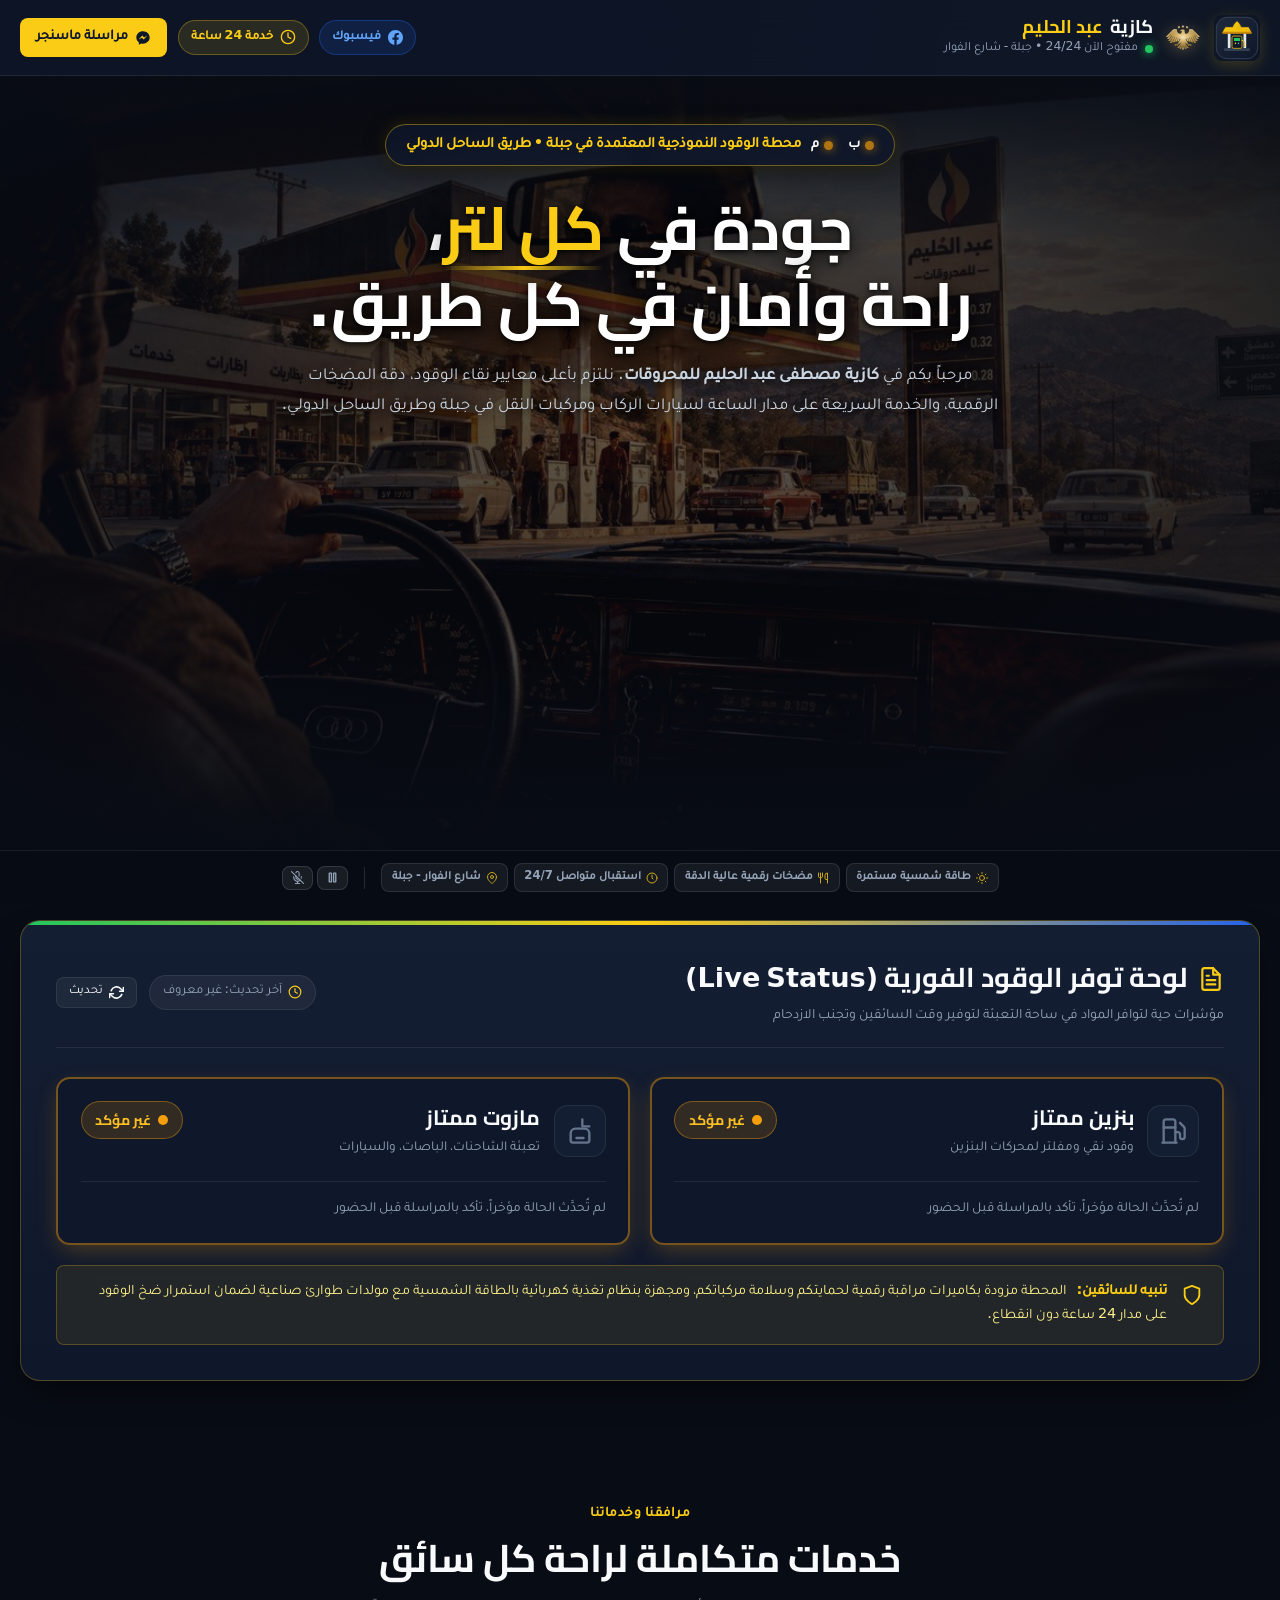
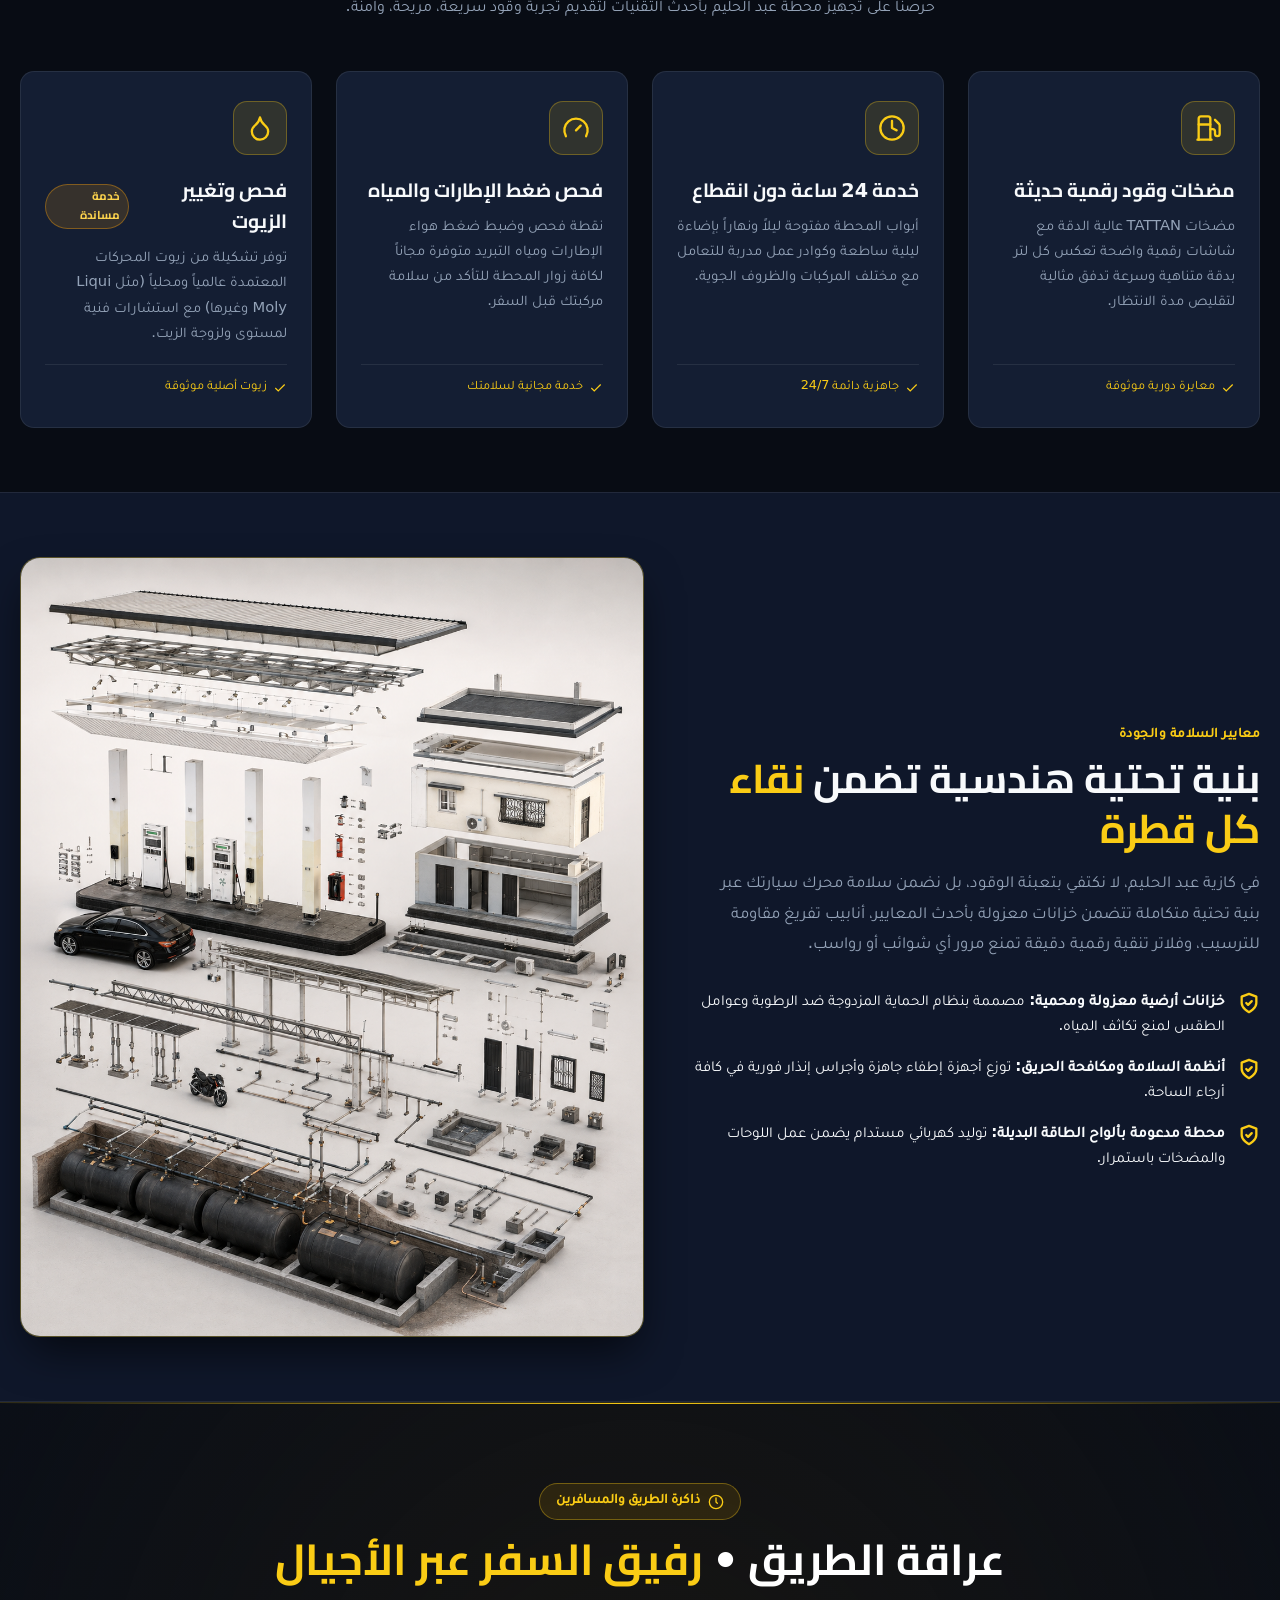
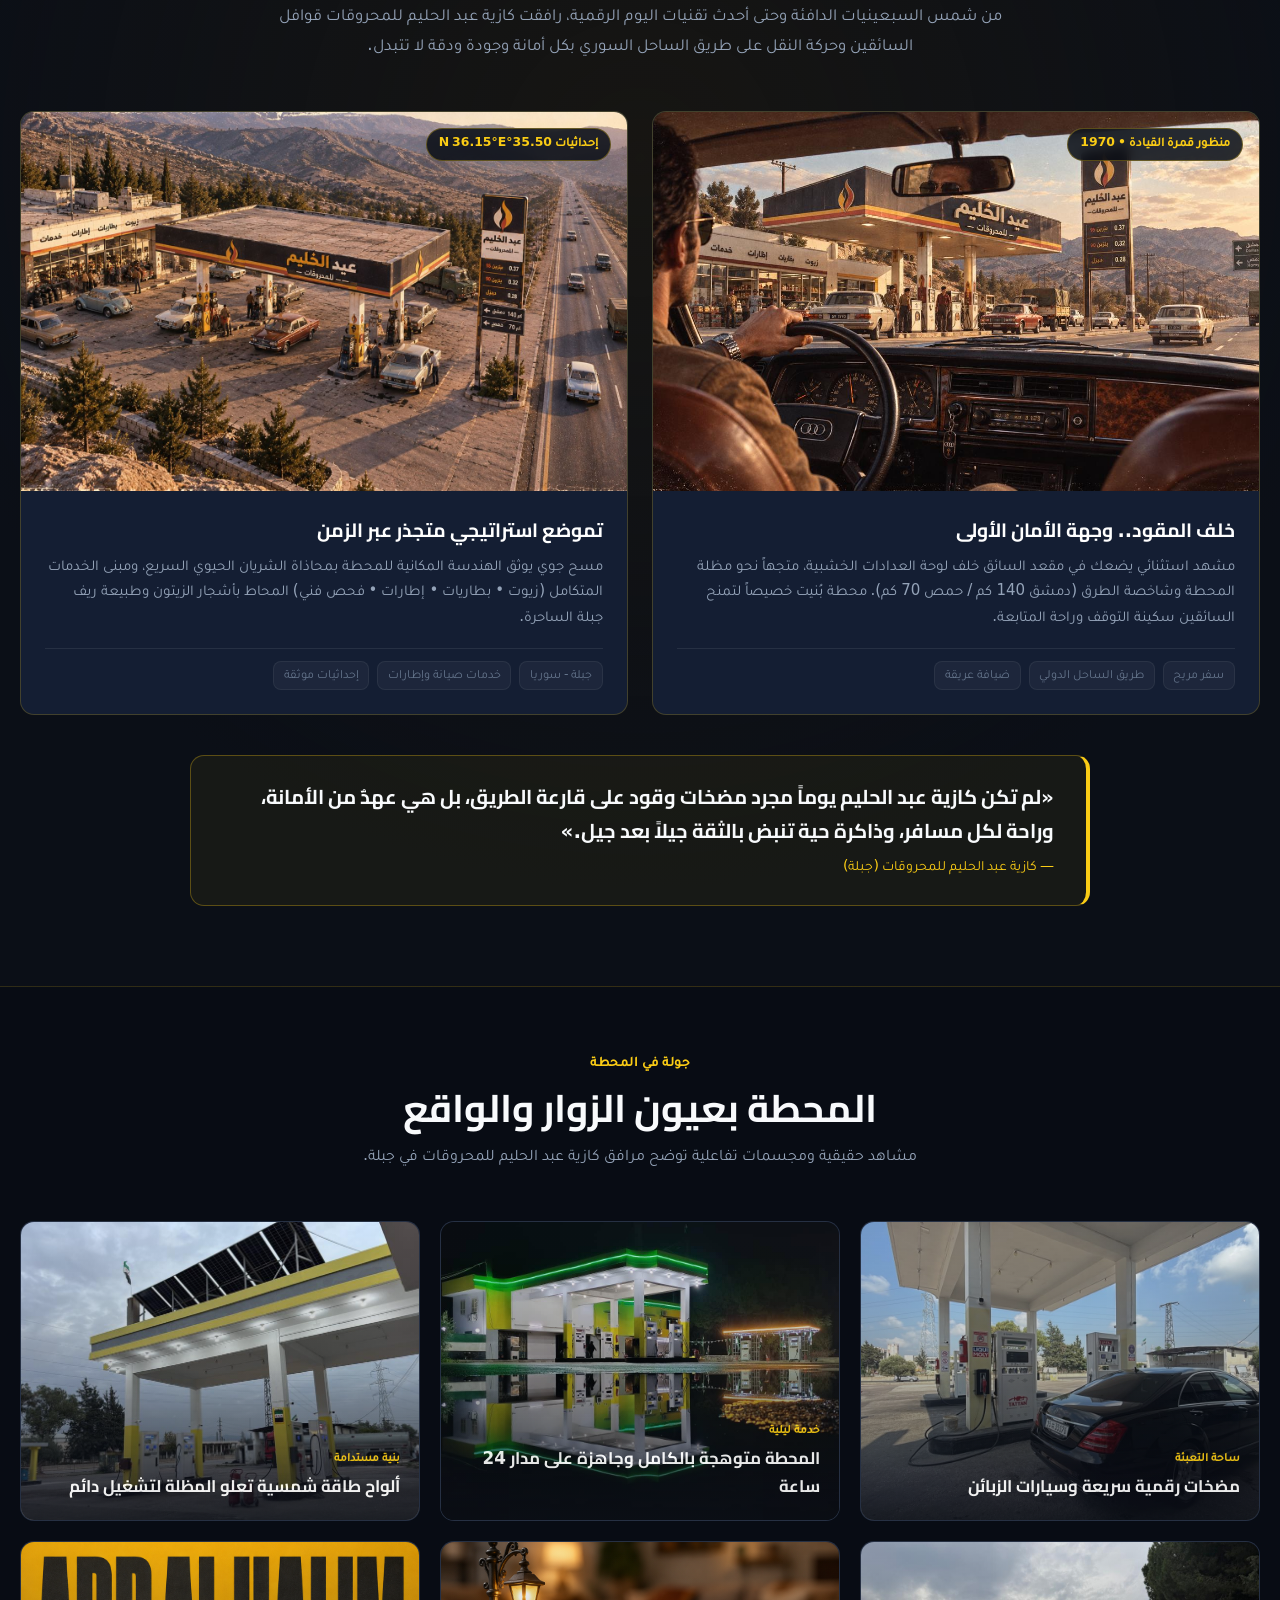
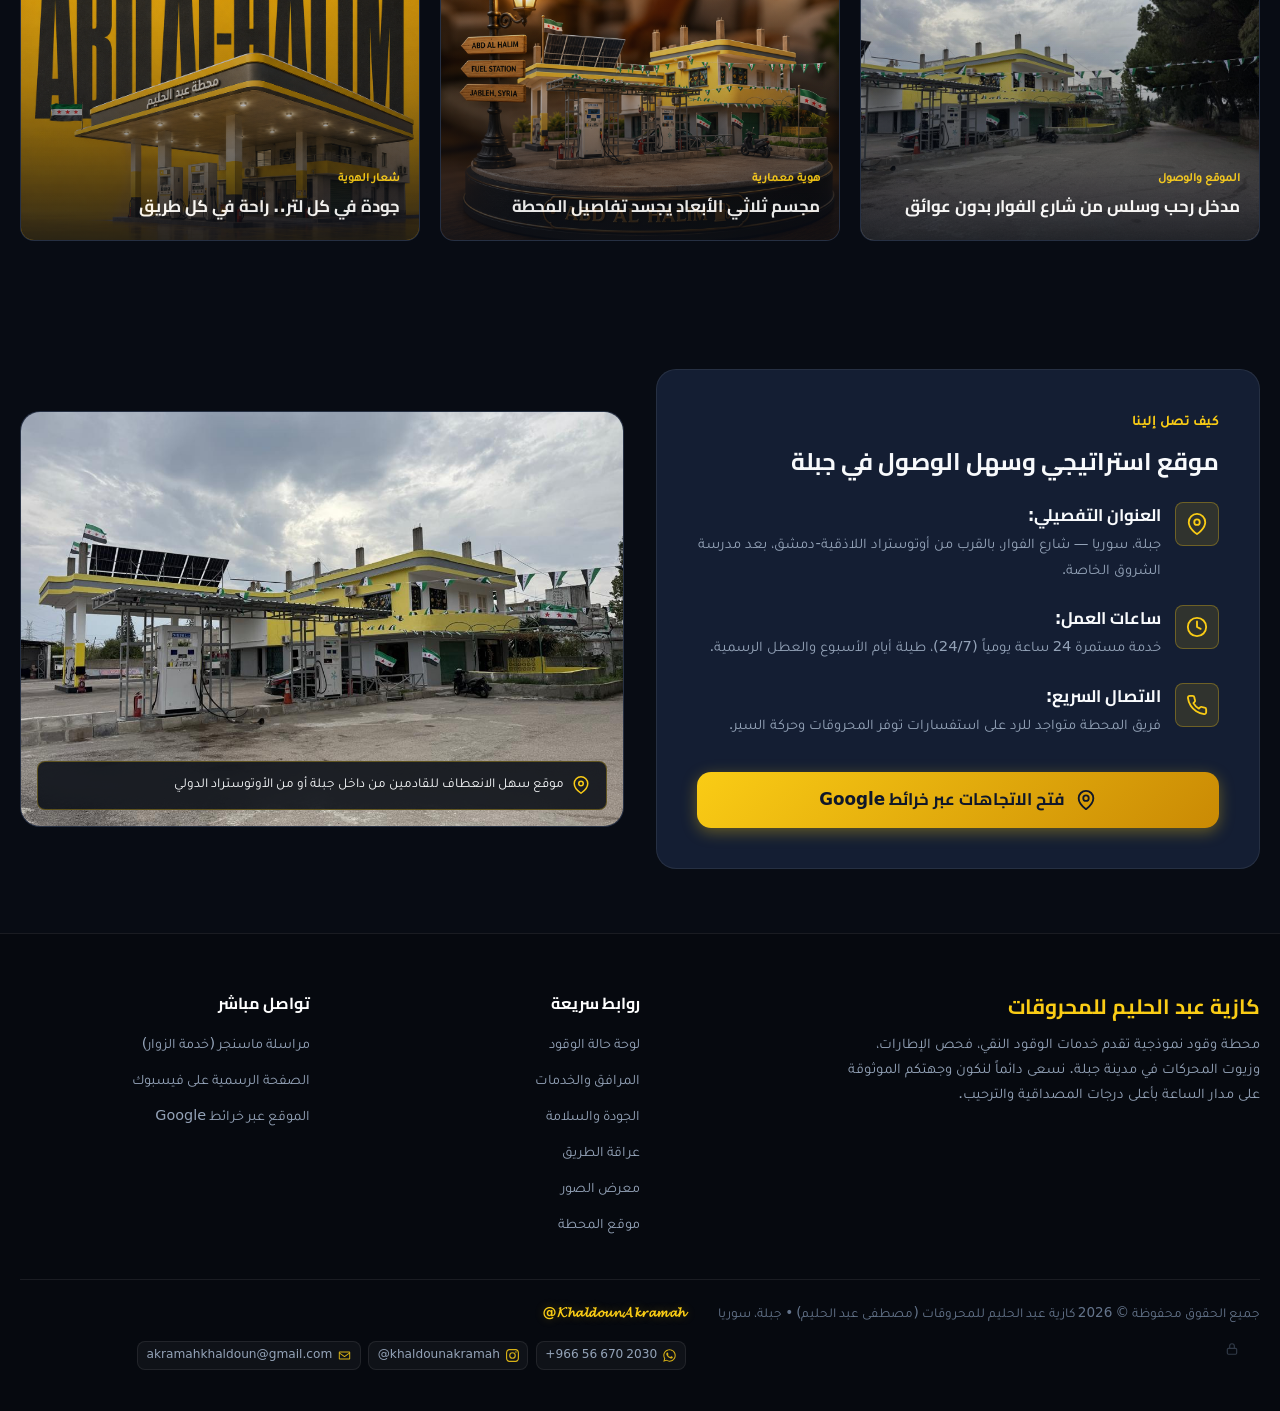
==== commit d327c9f1: "أضاف: ضوءا البنزين والمازوت في شارة الواجهة يتبعان لوحة التوفر Co-Authored-By: Claude Sonnet 5.5 <no" ====
--- a/index.html
+++ b/index.html
@@ -80,7 +80,11 @@
             <div class="container hero-cinematic-container">
                 <!-- شارة المحطة النموذجية المعتمدة -->
                 <div class="hero-pill">
-                    <span class="pulse-dot"></span>
+                    <!-- ضوءان حيّان: الأول للبنزين والثاني للمازوت، يتبعان لوحة التوفر (app.js) -->
+                    <span class="fuel-lights" role="group" aria-label="توفر الوقود الآن">
+                        <span class="fuel-light" data-fuel="gasoline" role="img" aria-label="البنزين: جارٍ التحقق" title="البنزين: جارٍ التحقق"><i aria-hidden="true"></i><b aria-hidden="true">ب</b></span>
+                        <span class="fuel-light" data-fuel="diesel" role="img" aria-label="المازوت: جارٍ التحقق" title="المازوت: جارٍ التحقق"><i aria-hidden="true"></i><b aria-hidden="true">م</b></span>
+                    </span>
                     <span>محطة الوقود النموذجية المعتمدة في جبلة • طريق الساحل الدولي</span>
                 </div>
 
--- a/style.css
+++ b/style.css
@@ -2241,3 +2241,44 @@
     border-radius: var(--radius-sm);
 }
 .admin-preview[hidden] { display: none; }
+
+
+/* ------------------------------------------------------------
+   ضوءا الوقود في شارة الواجهة: ب للبنزين وم للمازوت
+   الأخضر متوفر: دائرة ممتلئة تومض. الأحمر نفد: حلقة فارغة ثابتة. الكهرماني غير مؤكد.
+   الامتلاء والوميض يفرّقان الحالة لمن لا يميّز الأحمر من الأخضر.
+   ------------------------------------------------------------ */
+.fuel-lights {
+    display: inline-flex;
+    align-items: center;
+    gap: 0.9rem;
+}
+.fuel-light {
+    display: inline-flex;
+    align-items: center;
+    gap: 0.35rem;
+    --light: var(--status-amber);
+}
+.fuel-light i {
+    width: 9px;
+    height: 9px;
+    border-radius: 50%;
+    background: var(--light);
+    box-shadow: 0 0 10px var(--light);
+}
+.fuel-light b {
+    font-size: 0.95em;
+    line-height: 1;
+    color: var(--text-primary);
+}
+.fuel-light.is-available { --light: var(--status-green); }
+.fuel-light.is-available i { animation: pulse 2s infinite ease-in-out; }
+.fuel-light.is-unavailable { --light: var(--status-red); }
+.fuel-light.is-unavailable i {
+    width: 11px;
+    height: 11px;
+    background: transparent;
+    border: 2px solid var(--light);
+}
+.fuel-light.is-unavailable b { color: var(--text-secondary); }
+.fuel-light.is-unknown i { opacity: 0.7; }
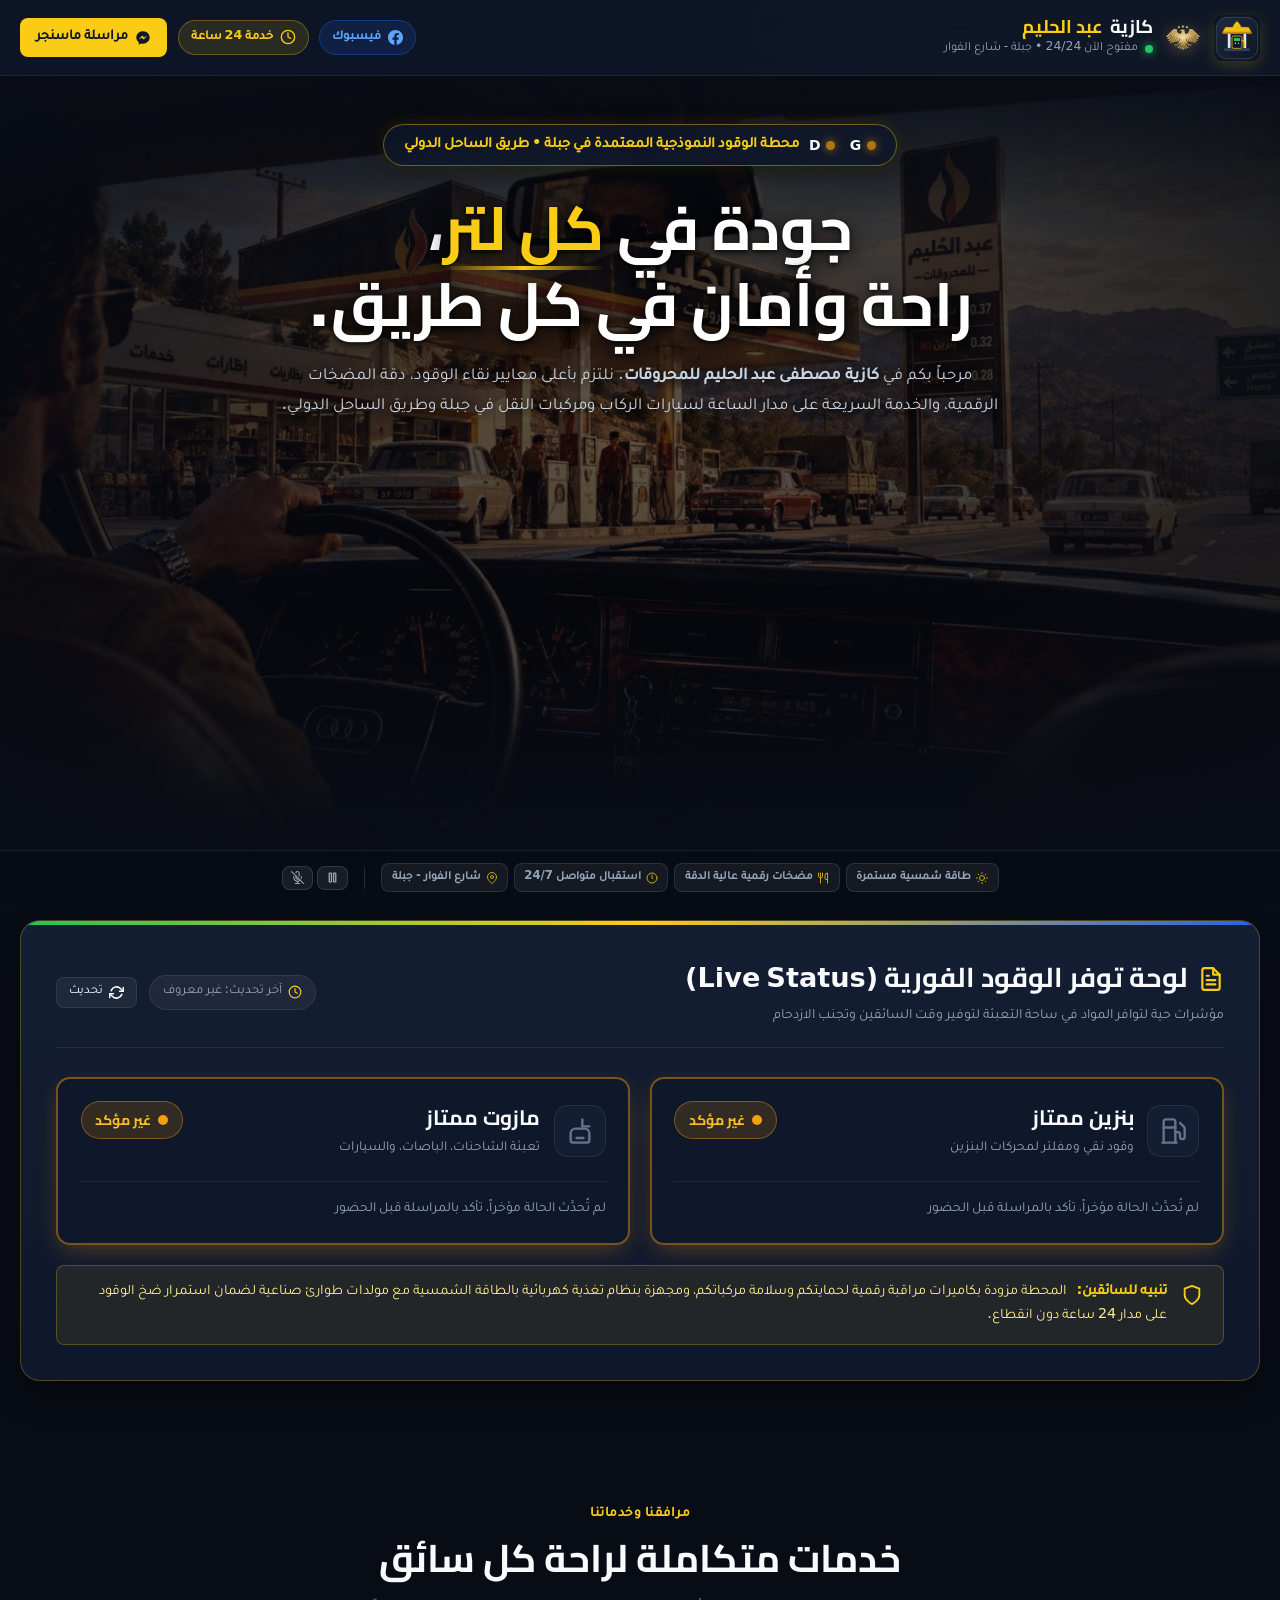
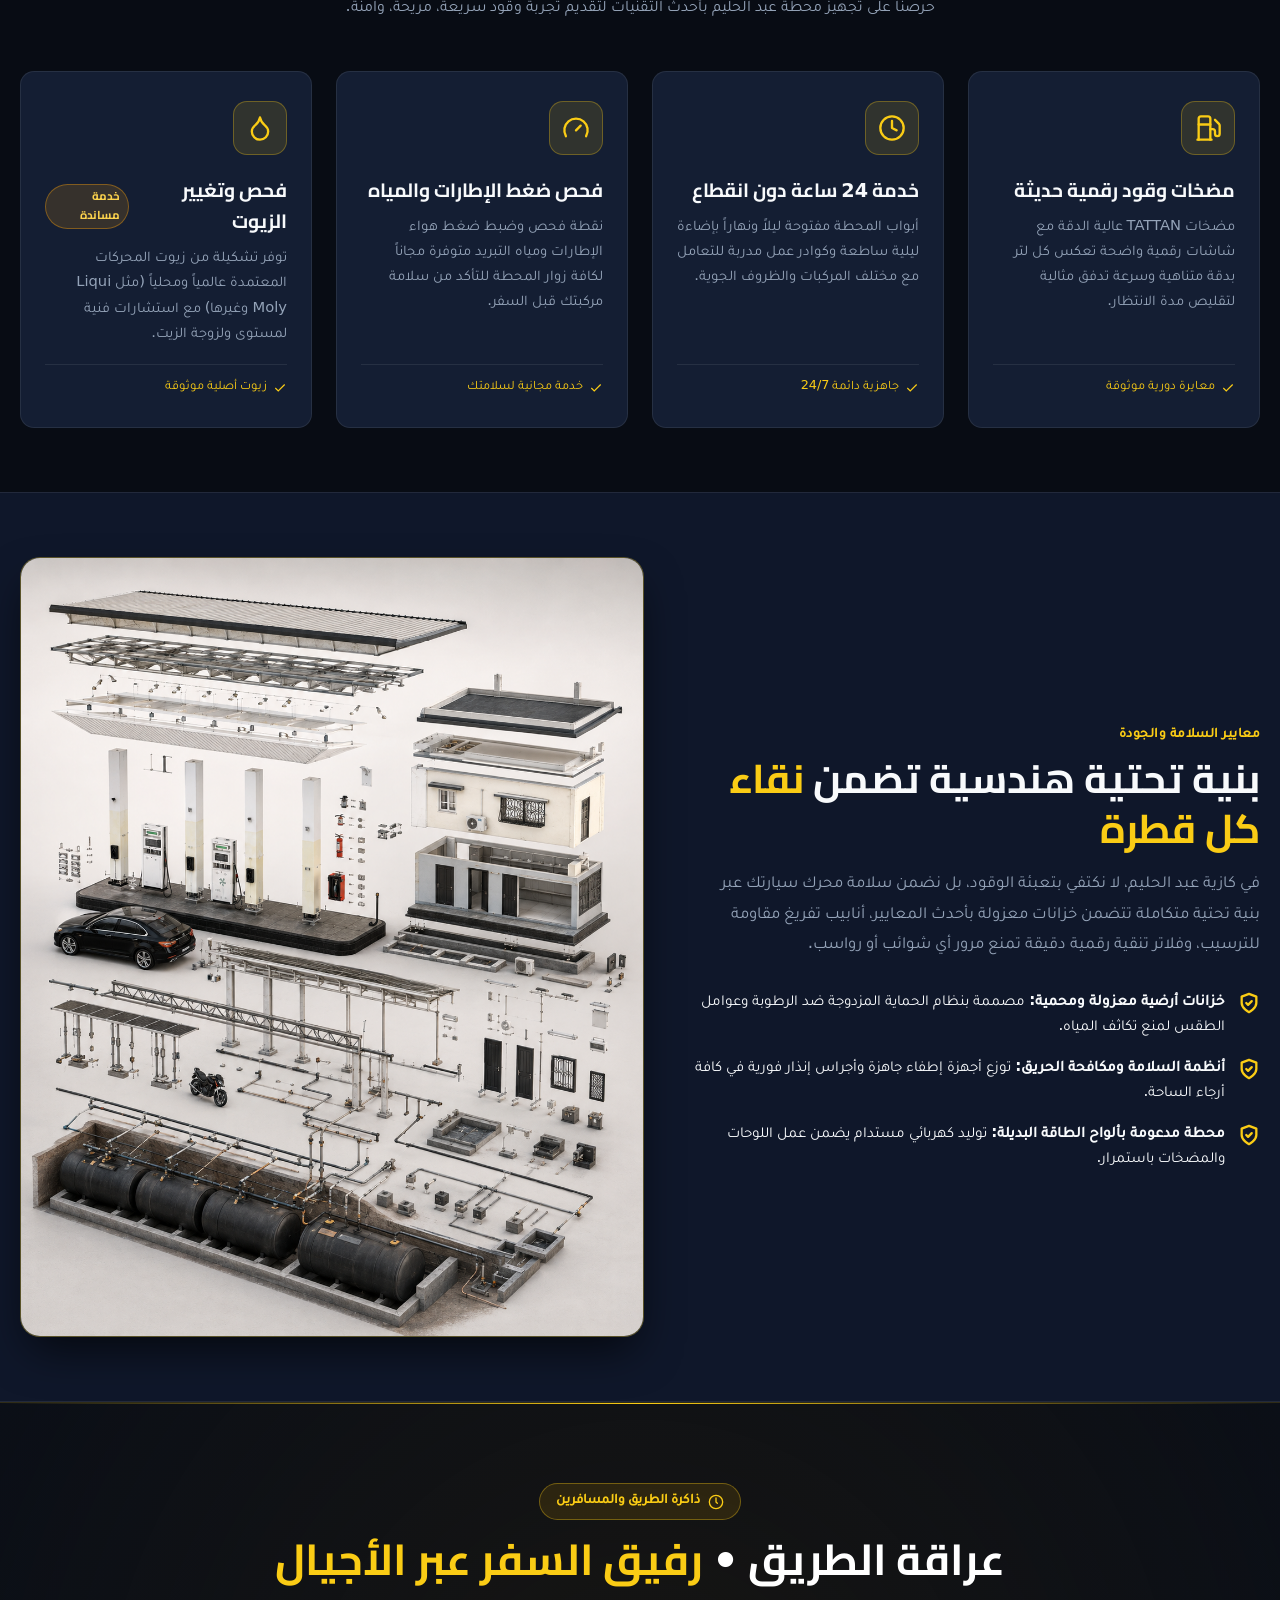
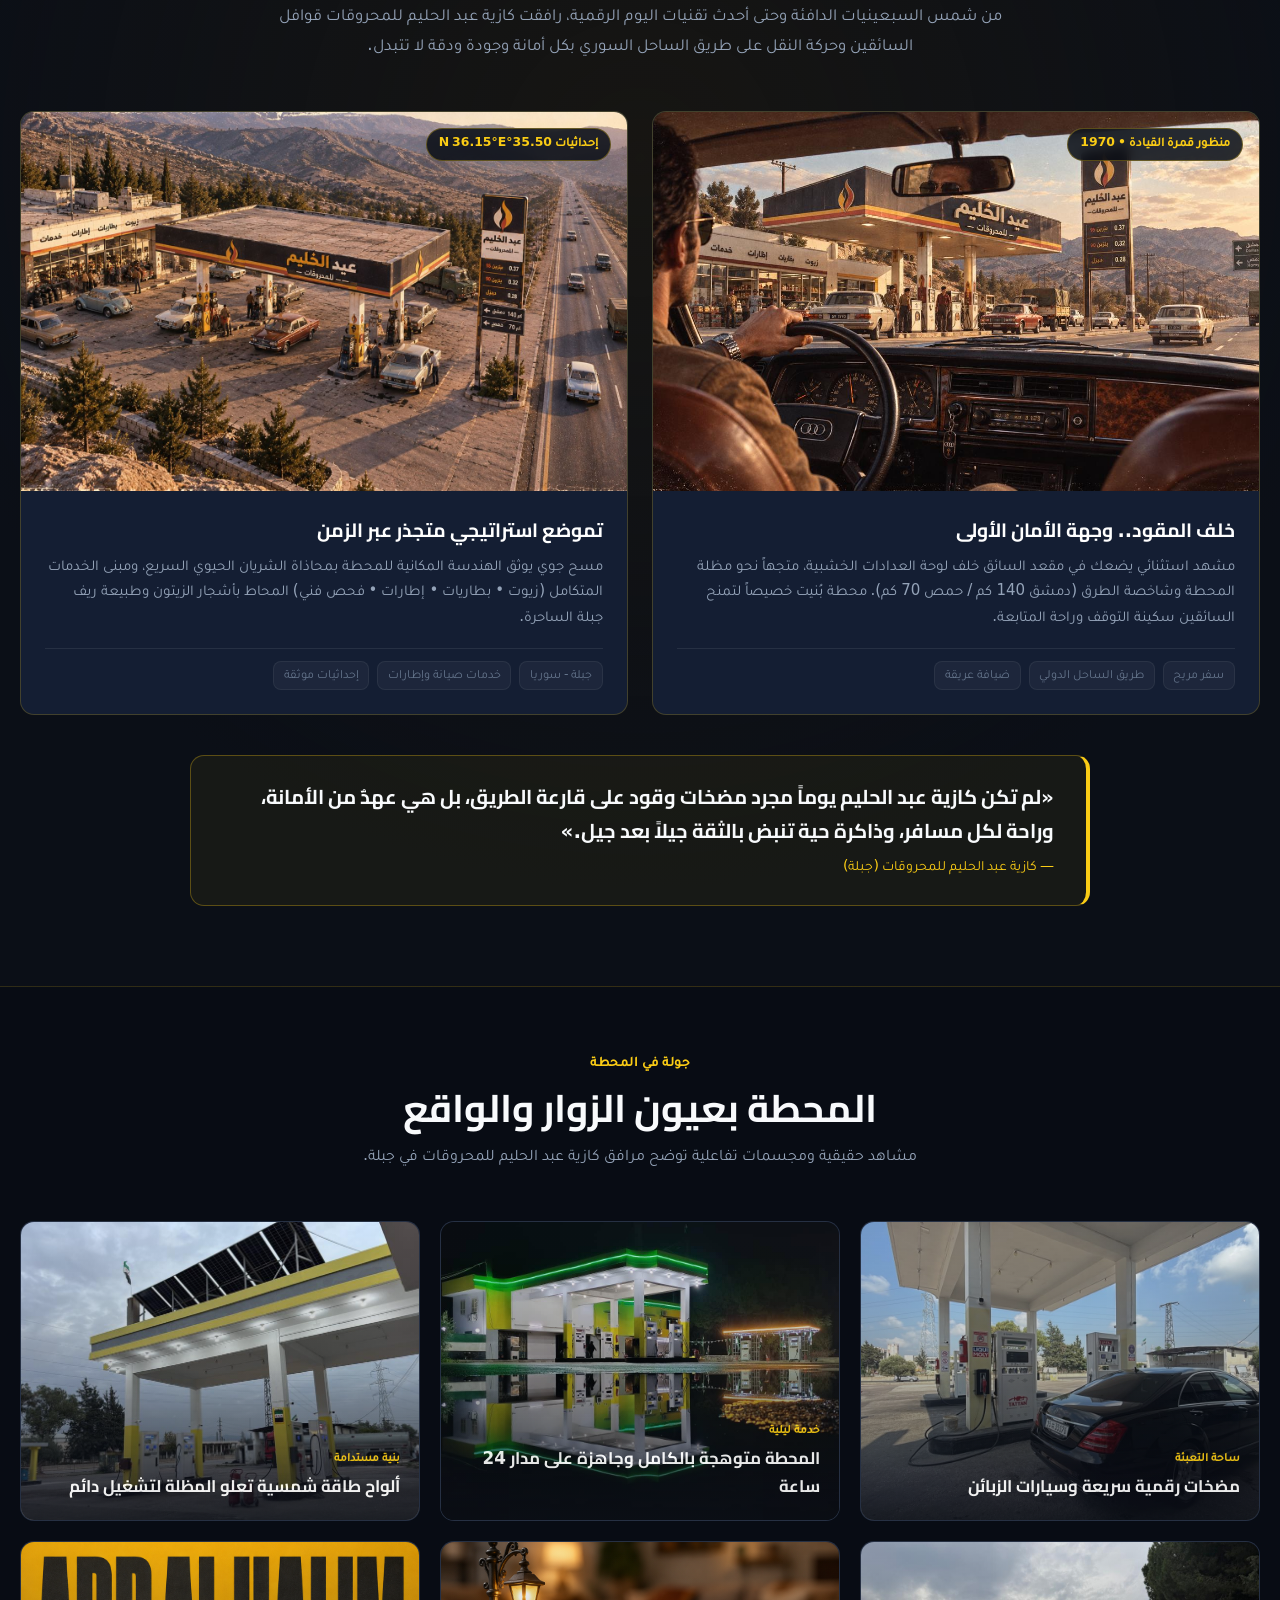
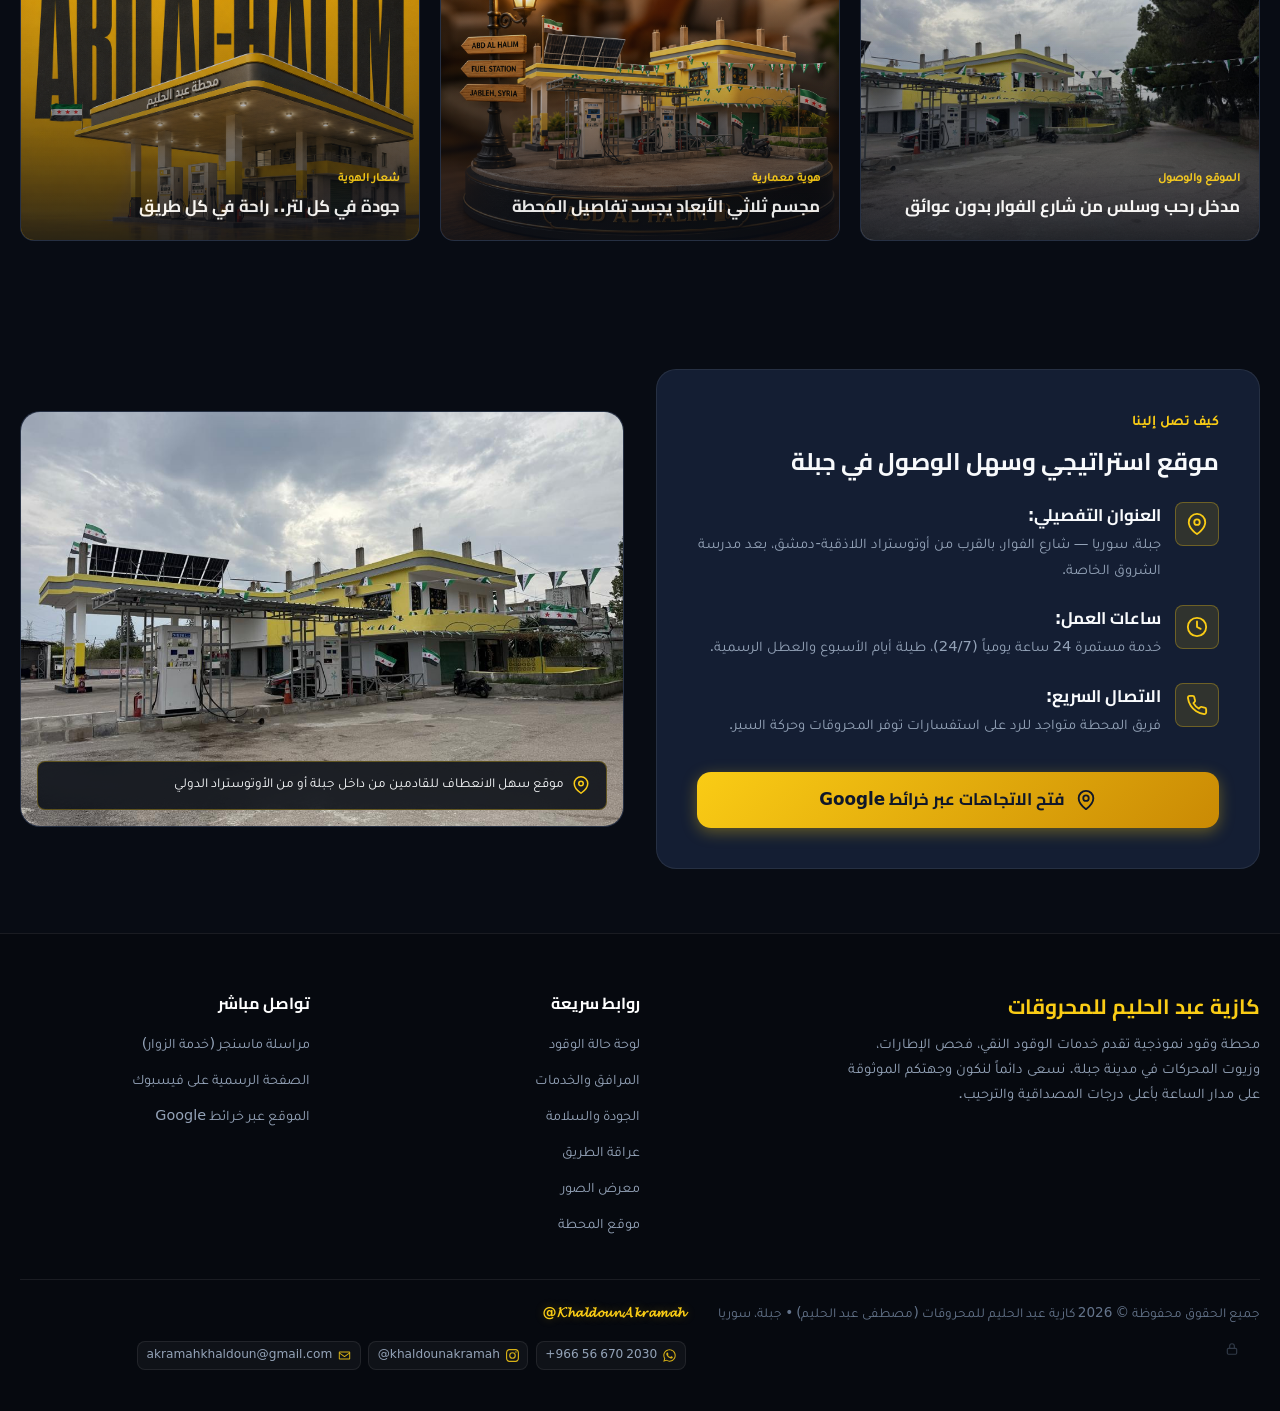
==== commit 16c345fb: "أصلح: حرفا الضوءين G للبنزين وD للمازوت بالإنكليزية، وإصدار في روابط الملفات لتفادي نسخة قديمة مخزّن" ====
--- a/index.html
+++ b/index.html
@@ -21,7 +21,7 @@
     <link rel="icon" type="image/svg+xml" href="favicon.svg">
 
     <!-- ورقة الأنماط -->
-    <link rel="stylesheet" href="style.css">
+    <link rel="stylesheet" href="style.css?v=20261001b">
 </head>
 <body>
 
@@ -80,10 +80,10 @@
             <div class="container hero-cinematic-container">
                 <!-- شارة المحطة النموذجية المعتمدة -->
                 <div class="hero-pill">
-                    <!-- ضوءان حيّان: الأول للبنزين والثاني للمازوت، يتبعان لوحة التوفر (app.js) -->
+                    <!-- ضوءان حيّان: الأول للبنزين (G) والثاني للمازوت (D)، يتبعان لوحة التوفر (app.js) -->
                     <span class="fuel-lights" role="group" aria-label="توفر الوقود الآن">
-                        <span class="fuel-light" data-fuel="gasoline" role="img" aria-label="البنزين: جارٍ التحقق" title="البنزين: جارٍ التحقق"><i aria-hidden="true"></i><b aria-hidden="true">ب</b></span>
-                        <span class="fuel-light" data-fuel="diesel" role="img" aria-label="المازوت: جارٍ التحقق" title="المازوت: جارٍ التحقق"><i aria-hidden="true"></i><b aria-hidden="true">م</b></span>
+                        <span class="fuel-light" data-fuel="gasoline" role="img" aria-label="البنزين: جارٍ التحقق" title="البنزين: جارٍ التحقق"><i aria-hidden="true"></i><b aria-hidden="true" dir="ltr">G</b></span>
+                        <span class="fuel-light" data-fuel="diesel" role="img" aria-label="المازوت: جارٍ التحقق" title="المازوت: جارٍ التحقق"><i aria-hidden="true"></i><b aria-hidden="true" dir="ltr">D</b></span>
                     </span>
                     <span>محطة الوقود النموذجية المعتمدة في جبلة • طريق الساحل الدولي</span>
                 </div>
@@ -697,8 +697,8 @@
 
     <!-- Supabase JS & Config -->
     <script src="https://cdn.jsdelivr.net/npm/@supabase/supabase-js@2/dist/umd/supabase.min.js" defer></script>
-    <script src="config.js" defer></script>
-    <script src="app.js" defer></script>
-    <script src="admin-panel.js" defer></script>
+    <script src="config.js?v=20261001b" defer></script>
+    <script src="app.js?v=20261001b" defer></script>
+    <script src="admin-panel.js?v=20261001b" defer></script>
 </body>
 </html>
--- a/style.css
+++ b/style.css
@@ -2244,7 +2244,7 @@
 
 
 /* ------------------------------------------------------------
-   ضوءا الوقود في شارة الواجهة: ب للبنزين وم للمازوت
+   ضوءا الوقود في شارة الواجهة: G للبنزين (Gasoline) وD للمازوت (Diesel)
    الأخضر متوفر: دائرة ممتلئة تومض. الأحمر نفد: حلقة فارغة ثابتة. الكهرماني غير مؤكد.
    الامتلاء والوميض يفرّقان الحالة لمن لا يميّز الأحمر من الأخضر.
    ------------------------------------------------------------ */
@@ -2267,8 +2267,11 @@
     box-shadow: 0 0 10px var(--light);
 }
 .fuel-light b {
+    font-family: var(--font-heading);
     font-size: 0.95em;
+    font-weight: 700;
     line-height: 1;
+    letter-spacing: 0.02em;
     color: var(--text-primary);
 }
 .fuel-light.is-available { --light: var(--status-green); }
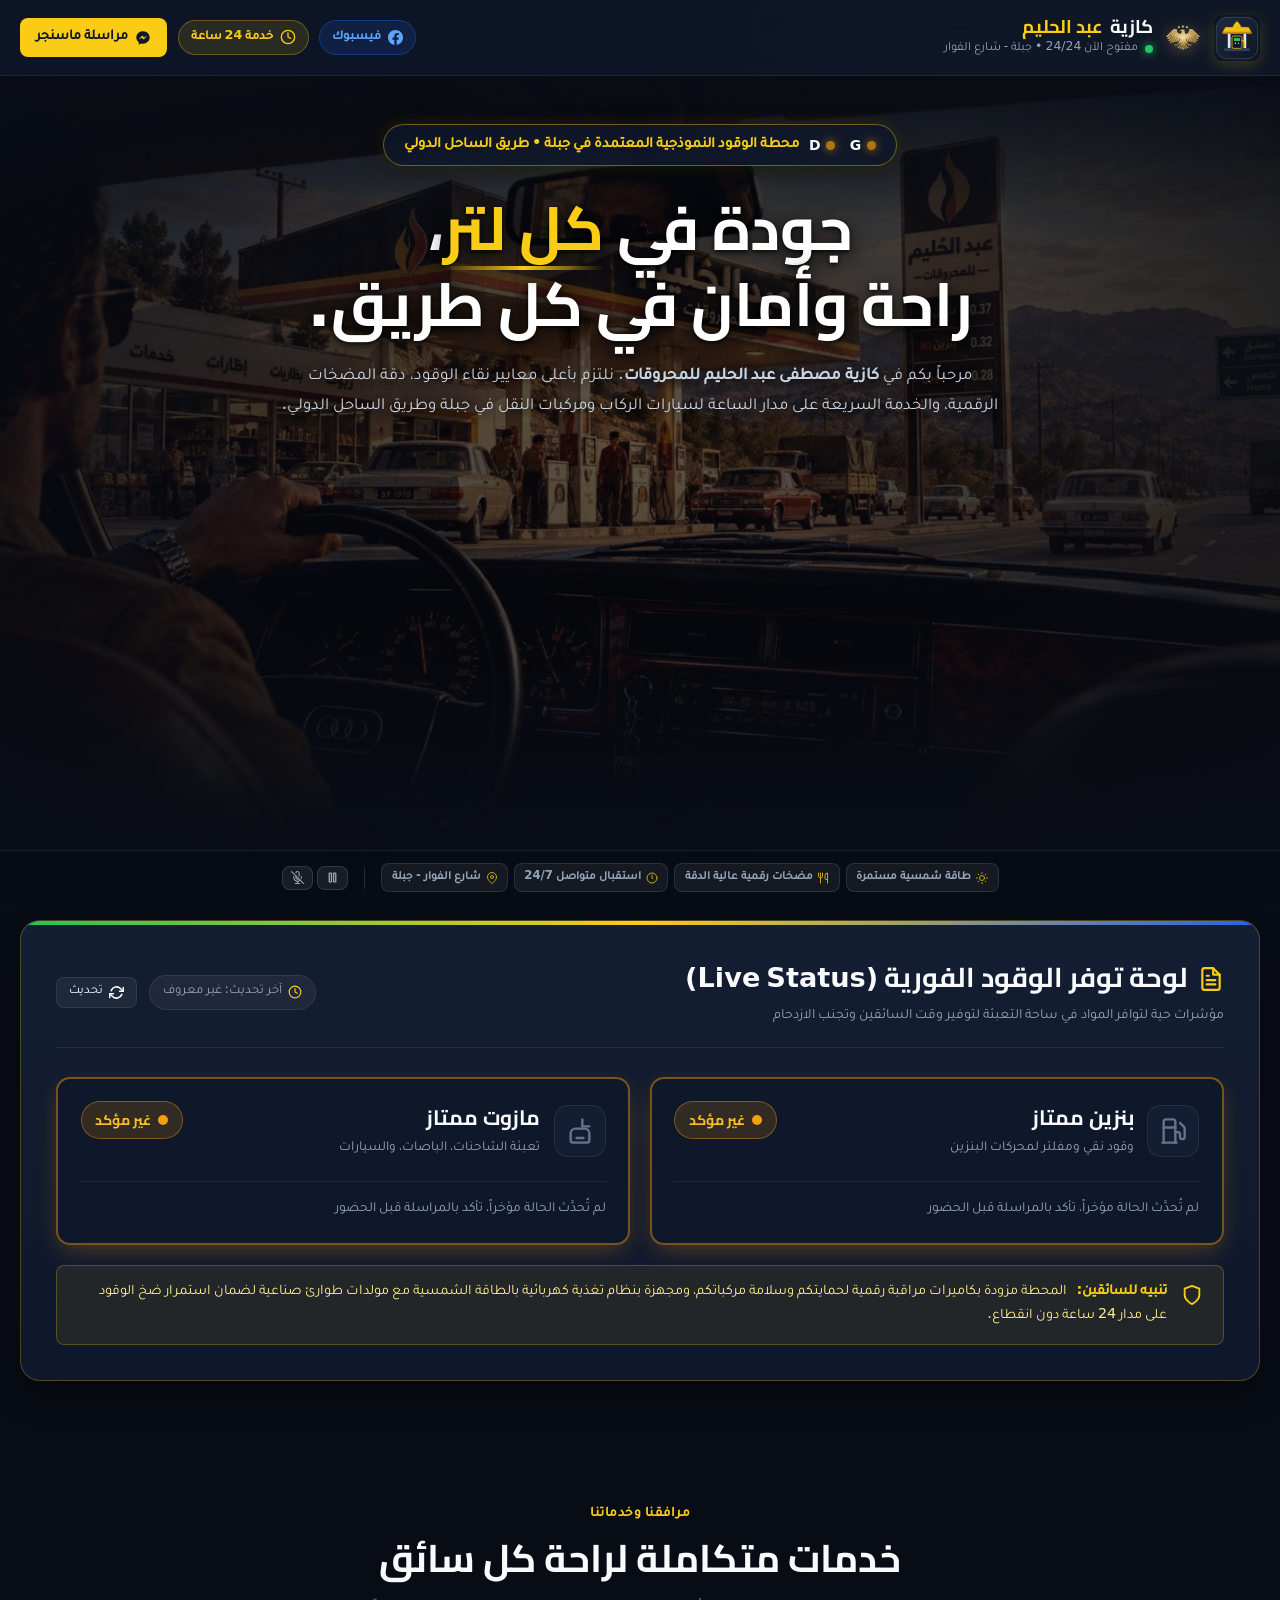
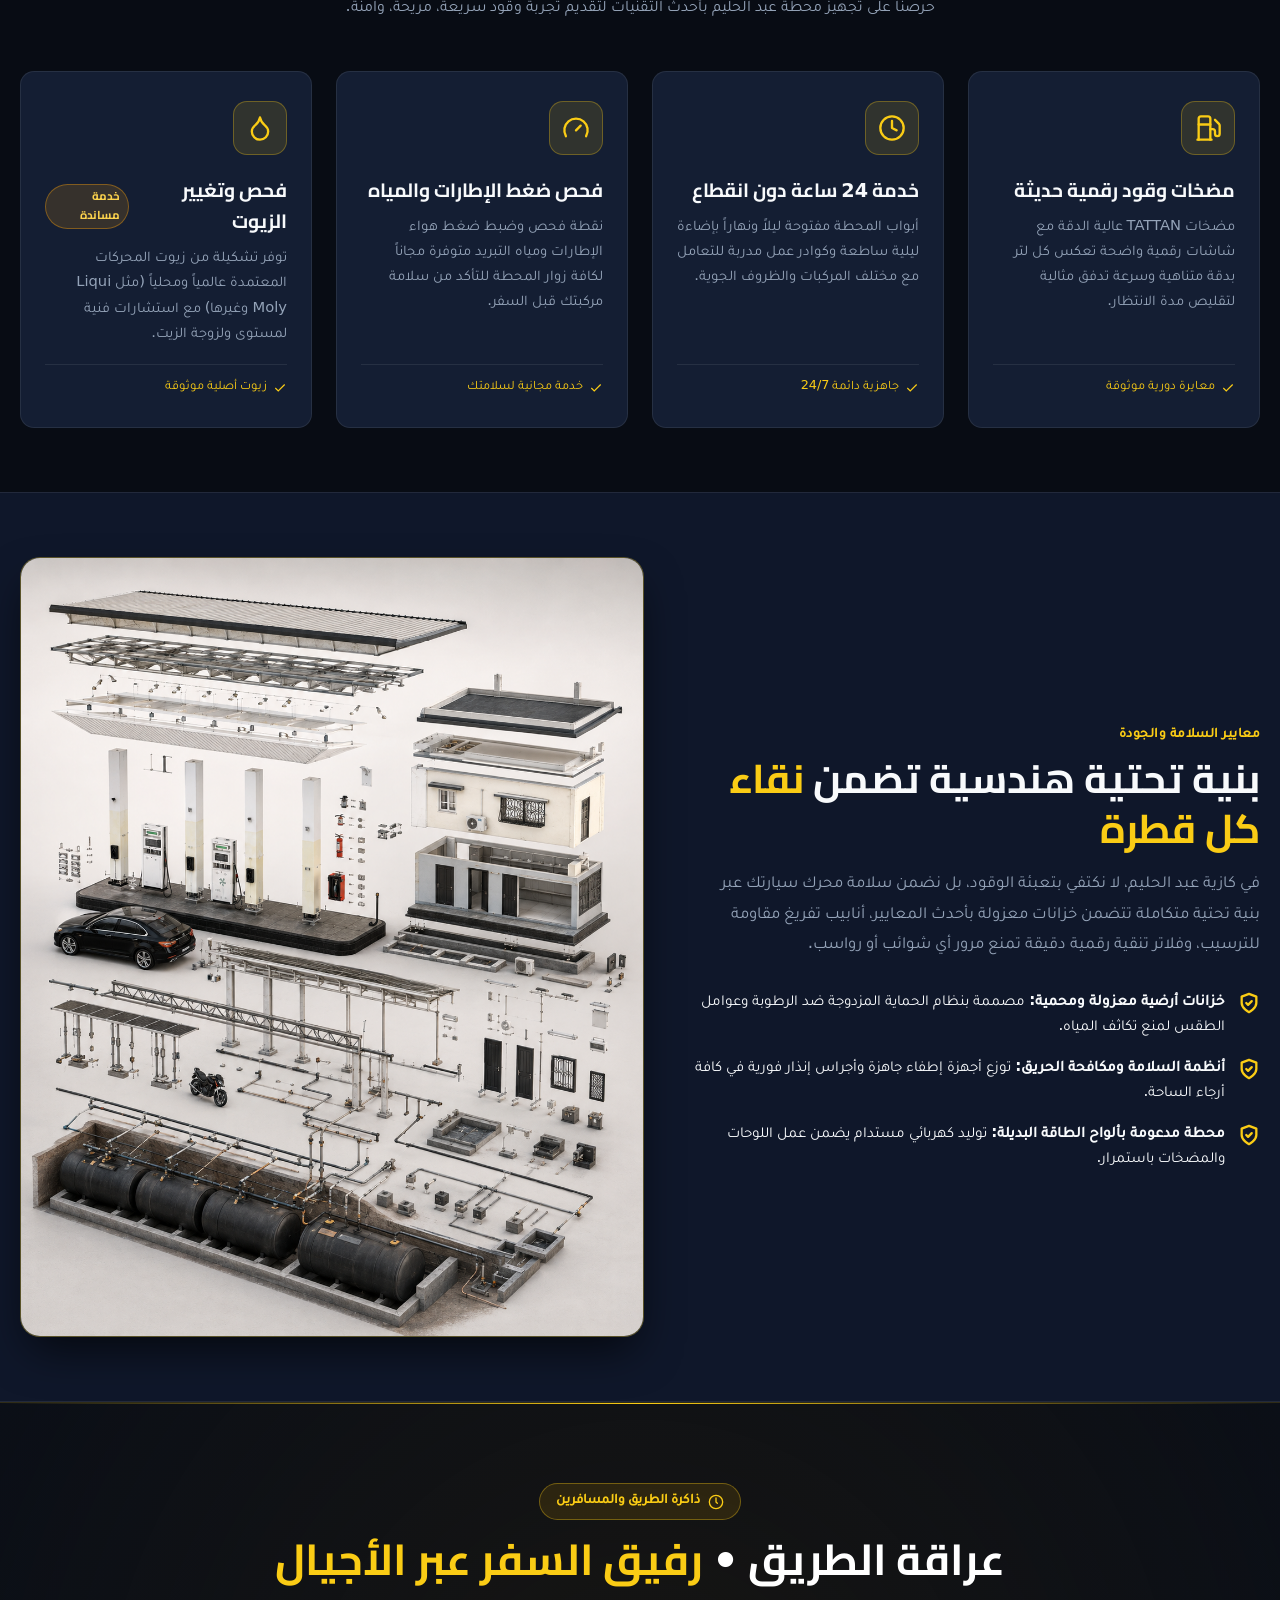
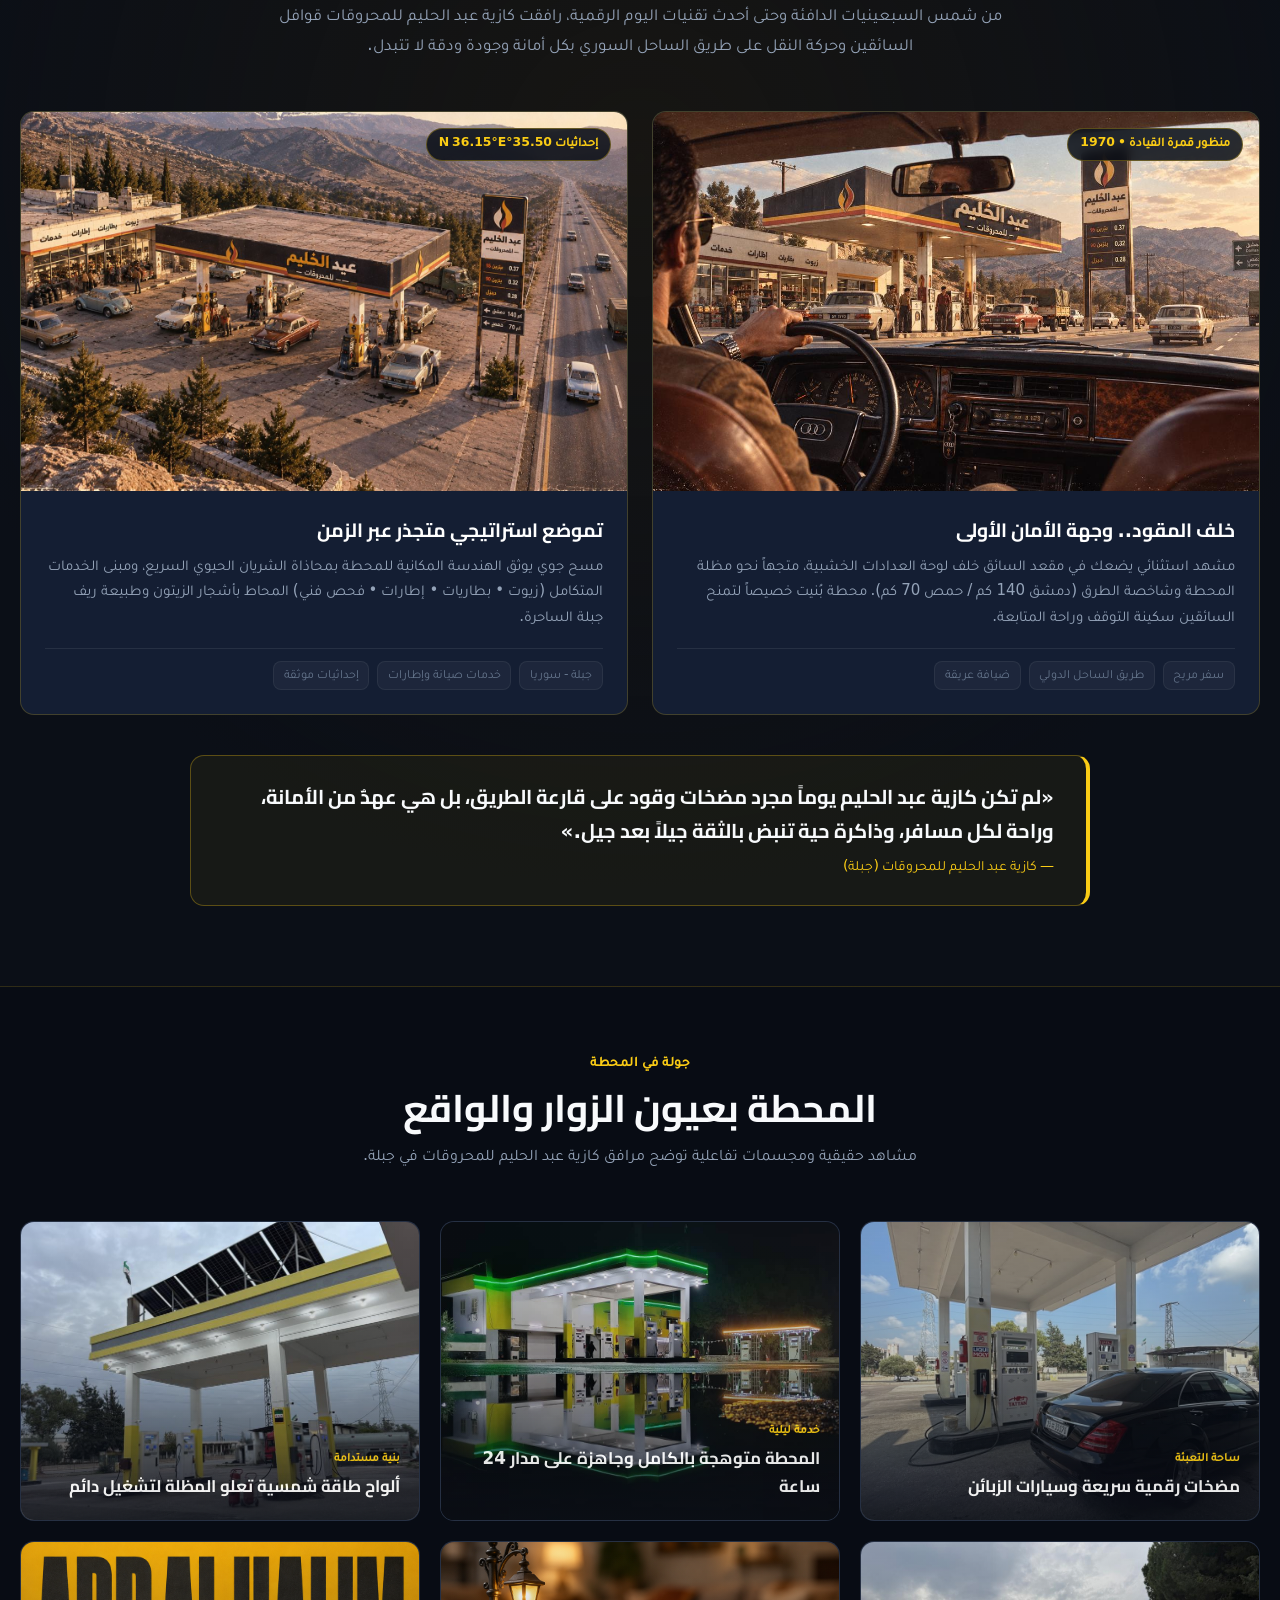
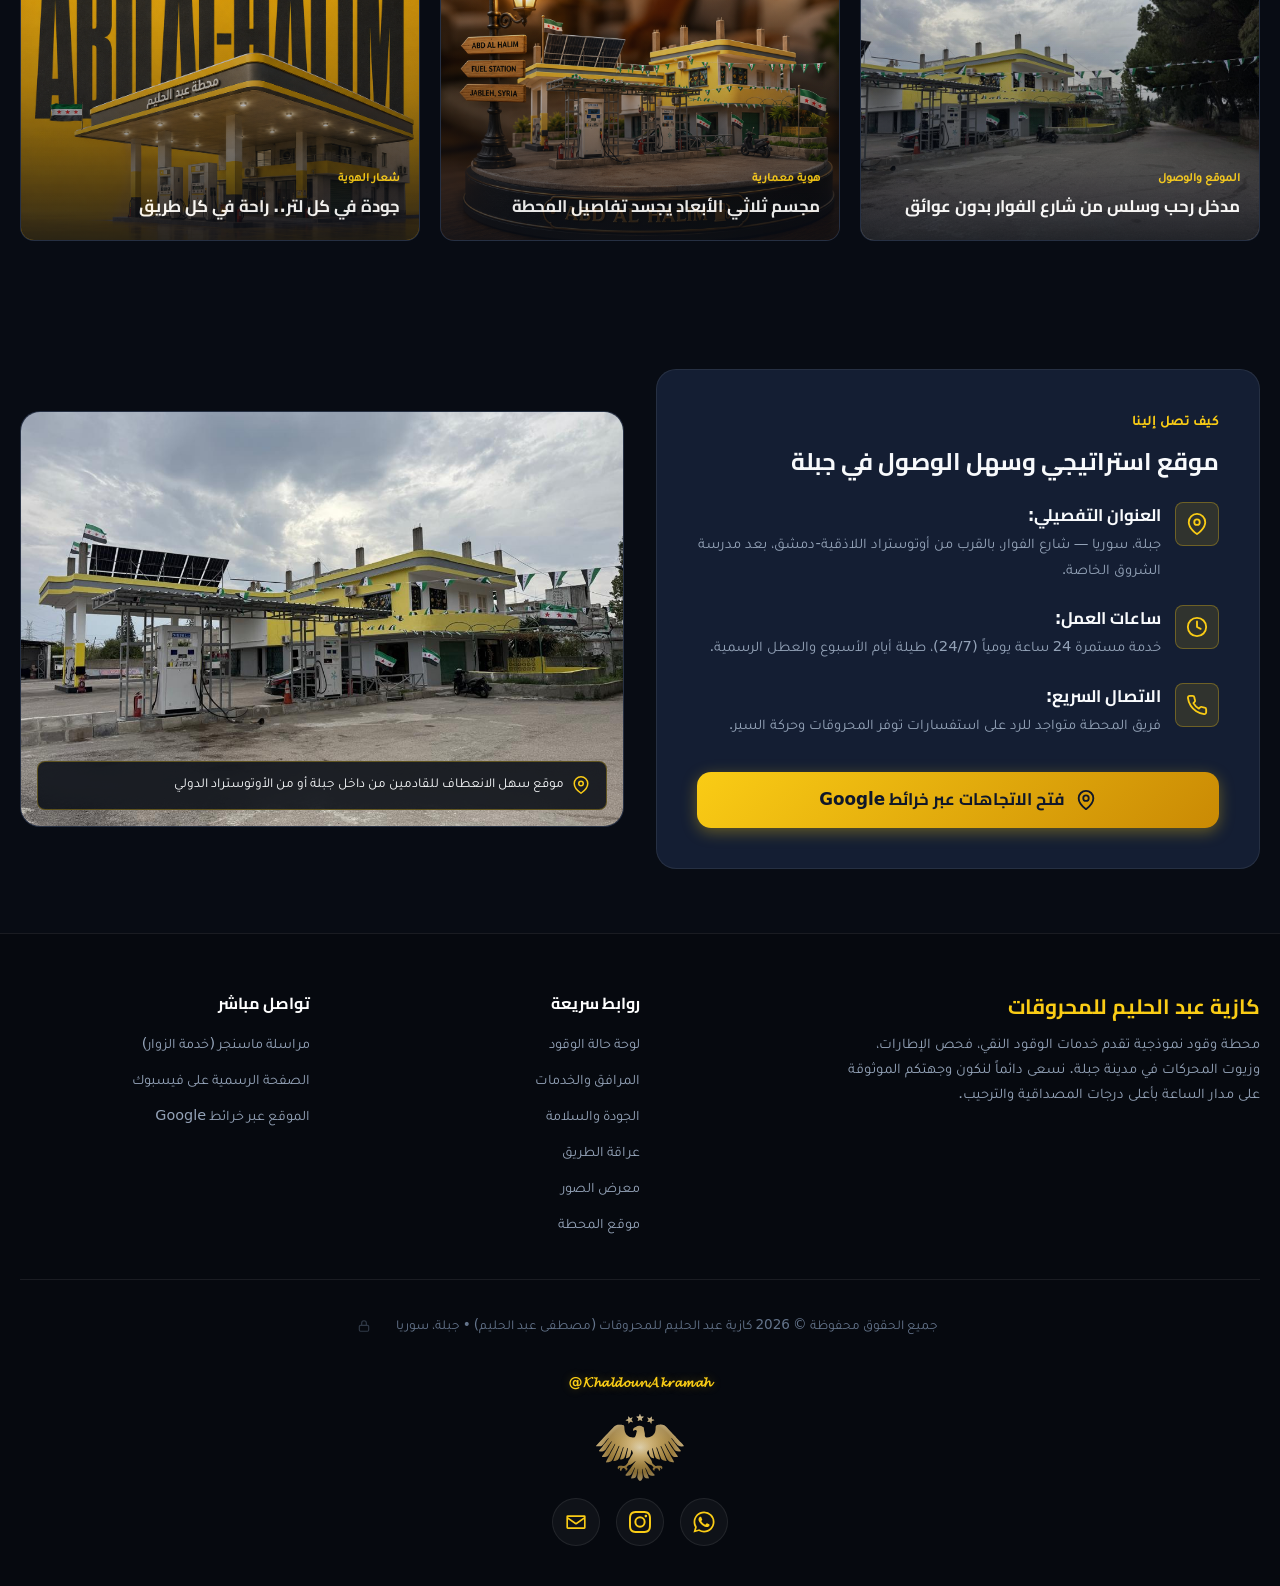
==== commit 8a643de5: "أصلح: ذيل الصفحة وفق قواعد الويب 5.13.3: عمود واحد في المنتصف والحسابات أيقونات بلا نص، ومعاينة لوحة" ====
--- a/index.html
+++ b/index.html
@@ -594,21 +594,13 @@
                         <svg viewBox="0 0 24 24" width="14" height="14" fill="none" stroke="currentColor" stroke-width="2" stroke-linecap="round" stroke-linejoin="round" aria-hidden="true"><rect x="4" y="11" width="16" height="10" rx="2"/><path d="M8 11V7a4 4 0 0 1 8 0v4"/></svg>
                     </button>
                 </div>
-                <div class="footer-author-box">
+                <div class="footer-identity">
                     <span class="author-signature" dir="ltr">@𝓚𝓱𝓪𝓵𝓭𝓸𝓾𝓷𝓐𝓴𝓻𝓪𝓶𝓪𝓱</span>
-                    <div class="author-social-chips">
-                        <a href="https://wa.me/966566702030" target="_blank" rel="noopener noreferrer" class="author-chip" title="واتساب" aria-label="واتساب">
-                            <svg viewBox="0 0 24 24" width="13" height="13" fill="currentColor"><path d="M17.47 14.38c-.3-.15-1.76-.87-2.03-.97-.27-.1-.47-.15-.67.15-.2.3-.77.97-.94 1.17-.17.2-.35.22-.64.07-.3-.15-1.26-.46-2.4-1.48-.89-.79-1.49-1.77-1.66-2.07-.17-.3-.02-.46.13-.61.13-.13.3-.35.45-.52.15-.17.2-.3.3-.5.1-.2.05-.37-.02-.52-.08-.15-.67-1.62-.92-2.22-.24-.58-.49-.5-.67-.51h-.57c-.2 0-.52.07-.79.37-.27.3-1.04 1.02-1.04 2.48s1.07 2.88 1.21 3.08c.15.2 2.1 3.2 5.08 4.49.71.31 1.26.49 1.69.62.71.23 1.36.2 1.87.12.57-.08 1.76-.72 2.01-1.41.25-.7.25-1.29.17-1.41-.07-.13-.27-.2-.57-.35zM12.04 21.5h-.01a9.5 9.5 0 0 1-4.84-1.33l-.35-.21-3.6.94.96-3.5-.23-.36a9.46 9.46 0 0 1-1.45-5.05c0-5.24 4.27-9.5 9.52-9.5 2.54 0 4.93.99 6.72 2.79a9.43 9.43 0 0 1 2.78 6.72c0 5.24-4.27 9.5-9.5 9.5zm8.08-17.58A11.35 11.35 0 0 0 12.04.57C5.74.57.61 5.7.61 12c0 2.01.53 3.98 1.530 5.71L.52 23.43l5.86-1.54a11.4 11.4 0 0 0 5.66 1.44h.01c6.3 0 11.43-5.13 11.43-11.43 0-3.050-1.19-5.92-3.36-8.08z"/></svg>
-                            <span dir="ltr">+966 56 670 2030</span>
-                        </a>
-                        <a href="https://instagram.com/khaldounakramah" target="_blank" rel="noopener noreferrer" class="author-chip" title="إنستغرام" aria-label="إنستغرام">
-                            <svg viewBox="0 0 24 24" width="13" height="13" fill="currentColor"><path d="M12 2.16c3.2 0 3.58.01 4.85.07 1.17.05 1.8.25 2.23.41.56.22.96.48 1.38.9.42.42.68.82.9 1.38.16.42.36 1.06.41 2.23.06 1.27.07 1.65.07 4.85s-.01 3.58-.07 4.85c-.05 1.17-.25 1.8-.41 2.23-.22.56-.48.96-.9 1.38-.42.42-.82.68-1.38.9-.42.16-1.06.36-2.23.41-1.27.06-1.65.07-4.85.07s-3.58-.01-4.85-.07c-1.17-.05-1.8-.25-2.23-.41a3.72 3.72 0 0 1-1.38-.9 3.72 3.72 0 0 1-.9-1.38c-.16-.42-.36-1.06-.41-2.23C2.17 15.58 2.16 15.2 2.16 12s.01-3.58.07-4.85c.05-1.17.25-1.8.41-2.23.22-.56.48-.96.9-1.38.42-.42.82-.68 1.38-.9.42-.16 1.06-.36 2.23-.41C8.42 2.17 8.8 2.16 12 2.16zM12 0C8.74 0 8.33.01 7.05.07 5.78.13 4.9.33 4.14.63c-.79.3-1.46.72-2.130 1.38A5.88 5.88 0 0 0 .63 4.14C.33 4.9.13 5.78.07 7.05.01 8.33 0 8.74 0 12s.01 3.67.07 4.95c.06 1.27.26 2.15.56 2.91.3.79.72 1.46 1.38 2.13a5.88 5.88 0 0 0 2.13 1.38c.76.3 1.64.5 2.91.56C8.33 23.99 8.74 24 12 24s3.67-.01 4.95-.07c1.27-.06 2.15-.26 2.91-.56a5.88 5.88 0 0 0 2.13-1.38 5.88 5.88 0 0 0 1.38-2.13c.3-.76.5-1.64.56-2.91.06-1.28.07-1.69.07-4.95s-.01-3.67-.07-4.95c-.06-1.27-.26-2.15-.56-2.91a5.88 5.88 0 0 0-1.38-2.13A5.88 5.88 0 0 0 19.86.63c-.76-.3-1.64-.5-2.91-.56C15.67.01 15.26 0 12 0zm0 5.84a6.16 6.16 0 1 0 0 12.32 6.16 6.16 0 0 0 0-12.32zM12 16a4 4 0 1 1 0-8 4 4 0 0 1 0 8zm6.4-11.85a1.44 1.44 0 1 0 0 2.88 1.44 1.44 0 0 0 0-2.88z"/></svg>
-                            <span dir="ltr">@khaldounakramah</span>
-                        </a>
-                        <a href="mailto:akramahkhaldoun@gmail.com" class="author-chip" title="البريد الإلكتروني" aria-label="البريد الإلكتروني">
-                            <svg viewBox="0 0 24 24" width="13" height="13" fill="currentColor"><path d="M3 4.5h18A1.5 1.5 0 0 1 22.5 6v12a1.5 1.5 0 0 1-1.5 1.5H3A1.5 1.5 0 0 1 1.5 18V6A1.5 1.5 0 0 1 3 4.5zm.3 2.02v.2l8.7 6.1 8.7-6.1v-.2zm17.4 2.4-8.13 5.7a1 1 0 0 1-1.14 0L3.3 8.92V17.7h17.4z"/></svg>
-                            <span dir="ltr">akramahkhaldoun@gmail.com</span>
-                        </a>
+                    <img src="images/eagle-emblem-metal.svg" alt="العقاب المعتمد لهوية خلدون عكرمة" class="footer-eagle" width="88" height="66" loading="lazy">
+                    <div class="social" aria-label="روابط التواصل">
+                        <a href="https://wa.me/966566702030" target="_blank" rel="noopener noreferrer" aria-label="واتساب" title="واتساب"><svg viewBox="0 0 24 24" width="22" height="22" aria-hidden="true" fill="currentColor"><path d="M17.47 14.38c-.3-.15-1.76-.87-2.03-.97-.27-.1-.47-.15-.67.15-.2.3-.77.97-.94 1.17-.17.2-.35.22-.64.07-.3-.15-1.26-.46-2.4-1.48-.89-.79-1.49-1.77-1.66-2.07-.17-.3-.02-.46.13-.61.13-.13.3-.35.45-.52.15-.17.2-.3.3-.5.1-.2.05-.37-.02-.52-.08-.15-.67-1.62-.92-2.22-.24-.58-.49-.5-.67-.51h-.57c-.2 0-.52.07-.79.37-.27.3-1.04 1.02-1.04 2.48s1.07 2.88 1.21 3.08c.15.2 2.1 3.2 5.08 4.49.71.31 1.26.49 1.69.62.71.23 1.36.2 1.87.12.57-.08 1.76-.72 2.01-1.41.25-.7.25-1.29.17-1.41-.07-.13-.27-.2-.57-.35zM12.04 21.5h-.01a9.5 9.5 0 0 1-4.84-1.33l-.35-.21-3.6.94.96-3.5-.23-.36a9.46 9.46 0 0 1-1.45-5.05c0-5.24 4.27-9.5 9.52-9.5 2.54 0 4.93.99 6.72 2.79a9.43 9.43 0 0 1 2.78 6.72c0 5.24-4.27 9.5-9.5 9.5zm8.08-17.58A11.35 11.35 0 0 0 12.04.57C5.74.57.61 5.7.61 12c0 2.01.53 3.98 1.530 5.71L.52 23.43l5.86-1.54a11.4 11.4 0 0 0 5.66 1.44h.01c6.3 0 11.43-5.13 11.43-11.43 0-3.050-1.19-5.92-3.36-8.08z"/></svg></a>
+                        <a href="https://instagram.com/khaldounakramah" target="_blank" rel="noopener noreferrer" aria-label="إنستغرام" title="إنستغرام"><svg viewBox="0 0 24 24" width="22" height="22" aria-hidden="true" fill="currentColor"><path d="M12 2.16c3.2 0 3.58.01 4.85.07 1.17.05 1.8.25 2.23.41.56.22.96.48 1.38.9.42.42.68.82.9 1.38.16.42.36 1.06.41 2.23.06 1.27.07 1.65.07 4.85s-.01 3.58-.07 4.85c-.05 1.17-.25 1.8-.41 2.23-.22.56-.48.96-.9 1.38-.42.42-.82.68-1.38.9-.42.16-1.06.36-2.23.41-1.27.06-1.65.07-4.85.07s-3.58-.01-4.85-.07c-1.17-.05-1.8-.25-2.23-.41a3.72 3.72 0 0 1-1.38-.9 3.72 3.72 0 0 1-.9-1.38c-.16-.42-.36-1.06-.41-2.23C2.17 15.58 2.16 15.2 2.16 12s.01-3.58.07-4.85c.05-1.17.25-1.8.41-2.23.22-.56.48-.96.9-1.38.42-.42.82-.68 1.38-.9.42-.16 1.06-.36 2.23-.41C8.42 2.17 8.8 2.16 12 2.16zM12 0C8.74 0 8.33.01 7.05.07 5.78.13 4.9.33 4.14.63c-.79.3-1.46.72-2.130 1.38A5.88 5.88 0 0 0 .63 4.14C.33 4.9.13 5.78.07 7.05.01 8.33 0 8.74 0 12s.01 3.67.07 4.95c.06 1.27.26 2.15.56 2.91.3.79.72 1.46 1.38 2.13a5.88 5.88 0 0 0 2.13 1.38c.76.3 1.64.5 2.91.56C8.33 23.99 8.74 24 12 24s3.67-.01 4.95-.07c1.27-.06 2.15-.26 2.91-.56a5.88 5.88 0 0 0 2.13-1.38 5.88 5.88 0 0 0 1.38-2.13c.3-.76.5-1.64.56-2.91.06-1.28.07-1.69.07-4.95s-.01-3.67-.07-4.95c-.06-1.27-.26-2.15-.56-2.91a5.88 5.88 0 0 0-1.38-2.13A5.88 5.88 0 0 0 19.86.63c-.76-.3-1.64-.5-2.91-.56C15.67.01 15.26 0 12 0zm0 5.84a6.16 6.16 0 1 0 0 12.32 6.16 6.16 0 0 0 0-12.32zM12 16a4 4 0 1 1 0-8 4 4 0 0 1 0 8zm6.4-11.85a1.44 1.44 0 1 0 0 2.88 1.44 1.44 0 0 0 0-2.88z"/></svg></a>
+                        <a href="mailto:akramahkhaldoun@gmail.com" aria-label="البريد" title="البريد"><svg viewBox="0 0 24 24" width="22" height="22" aria-hidden="true" fill="currentColor"><path d="M3 4.5h18A1.5 1.5 0 0 1 22.5 6v12a1.5 1.5 0 0 1-1.5 1.5H3A1.5 1.5 0 0 1 1.5 18V6A1.5 1.5 0 0 1 3 4.5zm.3 2.02v.2l8.7 6.1 8.7-6.1v-.2zm17.4 2.4-8.13 5.7a1 1 0 0 1-1.14 0L3.3 8.92V17.7h17.4z"/></svg></a>
                     </div>
                 </div>
             </div>
@@ -682,7 +674,7 @@
                 <h3 class="admin-sep">صورة الواجهة</h3>
                 <label for="admin-file">اختر صورة جديدة</label>
                 <input type="file" id="admin-file" accept="image/*">
-                <img id="admin-preview" class="admin-preview" alt="معاينة الصورة المختارة" hidden>
+                <div id="admin-preview-box"></div>
                 <button type="button" id="admin-btn-upload" class="admin-btn">ارفع الصورة وغيّر الواجهة</button>
                 <button type="button" id="admin-btn-revert" class="admin-btn admin-btn-danger" hidden>احذف الصورة وارجع إلى الفيديو</button>
 
--- a/style.css
+++ b/style.css
@@ -1543,24 +1543,19 @@
     padding-top: 1.5rem;
     display: flex;
     flex-direction: column;
-    gap: 0.8rem;
-    align-items: center;
-    justify-content: space-between;
+    gap: 1.6rem;
+    align-items: center;
+    text-align: center;
     font-size: 0.85rem;
     color: var(--text-muted);
 }
 
-@media (min-width: 640px) {
-    .footer-bottom {
-        flex-direction: row;
-    }
-}
-
-.footer-author-box {
-    display: flex;
-    flex-wrap: wrap;
-    align-items: center;
-    gap: 0.85rem;
+/* كتلة الهوية: عمود واحد في المنتصف، التوقيع ثم العقاب ثم الحسابات أيقونات بلا نص (قواعد الويب 5.13.3) */
+.footer-identity {
+    display: flex;
+    flex-direction: column;
+    align-items: center;
+    gap: 1.1rem;
 }
 
 .author-signature {
@@ -1569,46 +1564,38 @@
     font-weight: 700;
     letter-spacing: 0.5px;
     text-shadow: 0 0 10px rgba(250, 204, 21, 0.25);
-}
-
-.author-social-chips {
-    display: flex;
-    align-items: center;
-    gap: 0.45rem;
-    flex-wrap: wrap;
-}
-
-.author-chip {
-    display: inline-flex;
-    align-items: center;
-    gap: 0.35rem;
+    unicode-bidi: isolate;
+}
+
+.footer-eagle {
+    width: 88px;
+    height: auto;
+    opacity: 0.9;
+}
+
+.social {
+    display: flex;
+    justify-content: center;
+    gap: 1rem;
+}
+
+.social a {
+    width: 48px;
+    height: 48px;
+    display: grid;
+    place-items: center;
+    color: var(--fuel-yellow);
     background: rgba(255, 255, 255, 0.04);
-    border: 1px solid rgba(255, 255, 255, 0.08);
-    padding: 0.22rem 0.55rem;
-    border-radius: var(--radius-sm);
-    font-size: 0.76rem;
-    color: var(--text-secondary);
-    text-decoration: none;
-    transition: all 0.2s ease;
-}
-
-.author-chip svg {
-    flex-shrink: 0;
-    color: var(--fuel-yellow);
-    opacity: 0.85;
-    transition: transform 0.2s ease;
-}
-
-.author-chip:hover {
+    border: 1px solid var(--border-subtle);
+    border-radius: var(--radius-full);
+    transition: background 0.2s ease, border-color 0.2s ease, transform 0.2s ease;
+}
+
+.social a:hover,
+.social a:focus-visible {
     background: rgba(250, 204, 21, 0.12);
     border-color: var(--border-yellow);
-    color: #fff;
     transform: translateY(-1px);
-}
-
-.author-chip:hover svg {
-    opacity: 1;
-    transform: scale(1.12);
 }
 
 /* ------------------------------------------------------------
